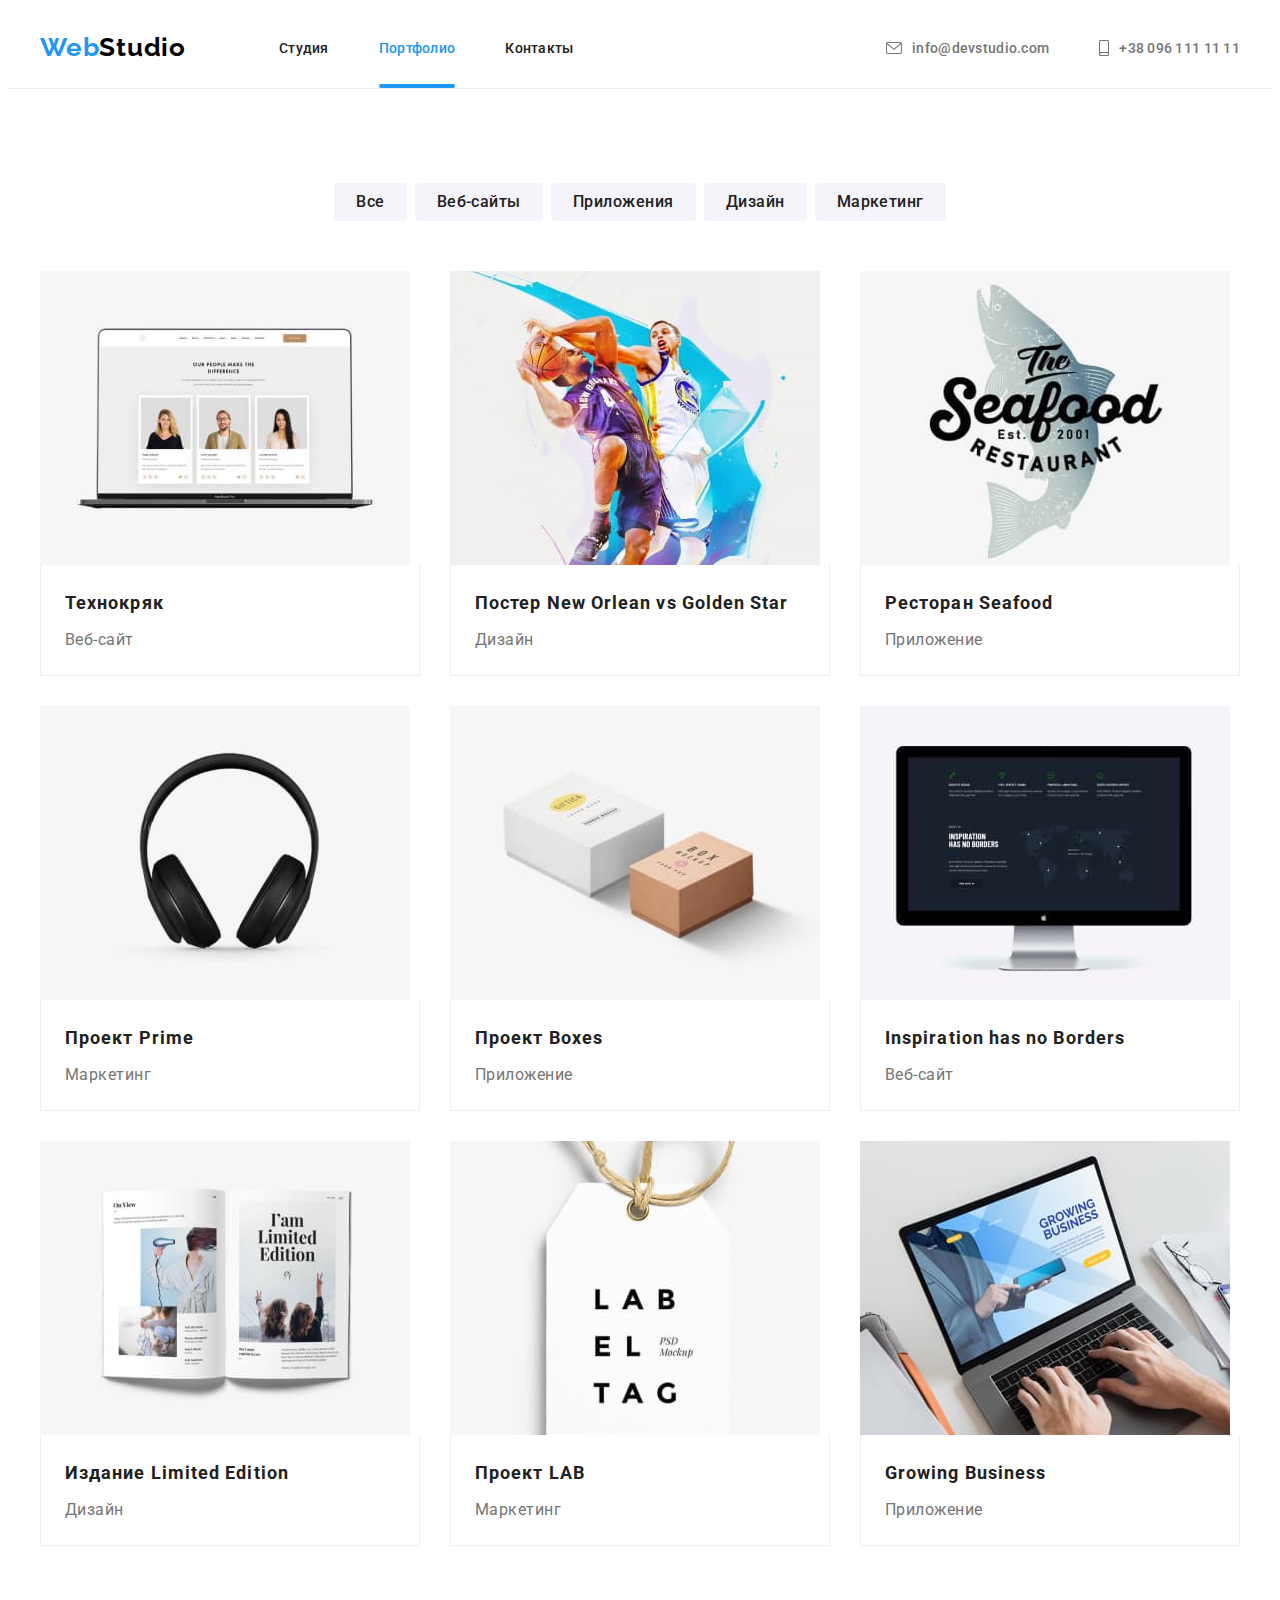
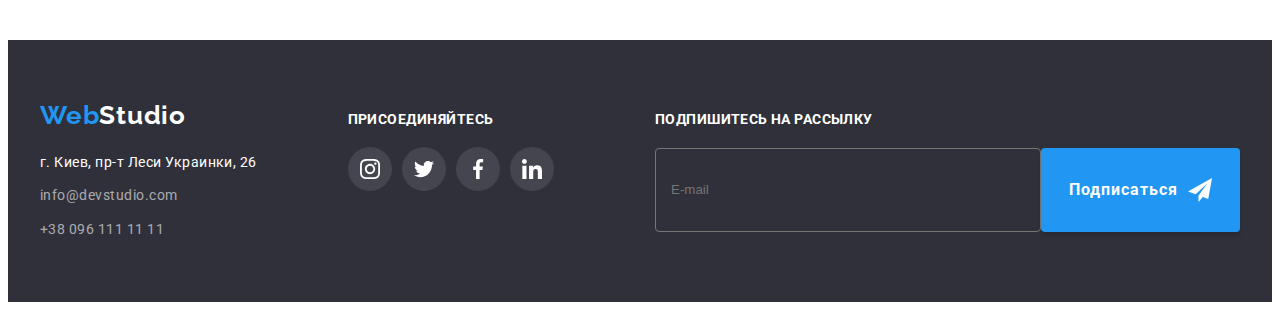
==== portfolio.html @ af706610 "export" ====
<!DOCTYPE html>
<html lang="ru">

<head>
    <meta charset="UTF-8">
    <meta http-equiv="X-UA-Compatible" content="IE=edge">
    <meta name="viewport" content="width=device-width, initial-scale=1.0">
    <title>Портфолио</title>
    <link rel="preconnect" href="https://fonts.googleapis.com">
    <link rel="preconnect" href="https://fonts.gstatic.com" crossorigin>
    <link
        href="https://fonts.googleapis.com/css2?family=Raleway:wght@700&family=Roboto:wght@400;500;700;900&display=swap"
        rel="stylesheet">
    <link rel="stylesheet" href="https://cdnjs.cloudflare.com/ajax/libs/modern-normalize/1.1.0/modern-normalize.min.css"
        integrity="sha512-wpPYUAdjBVSE4KJnH1VR1HeZfpl1ub8YT/NKx4PuQ5NmX2tKuGu6U/JRp5y+Y8XG2tV+wKQpNHVUX03MfMFn9Q=="
        crossorigin="anonymous" referrerpolicy="no-referrer">
    <!-- <link rel="stylesheet" href="./css/styles.css"> -->
    <link rel="stylesheet" href="./css/main.min.css">
</head>

<body>
        <header class="header-content">
            <div class="header-content__wrapper page-container">
                <nav class="header-nav">
                    <a class="logo header-content__logo" href="./index.html">
                        <span class="logo__text-blue">Web</span>Studio</a>
                    <ul class="nav-list">
                        <li class="nav-list__item">
                            <a class="nav-list__link" href="./index.html">Студия</a>
                        </li>
                        <li class="nav-list__item">
                            <a class="nav-list__link nav-list__link--current" href="./portfolio.html">Портфолио</a>
                        </li>
                        <li class="nav-list__item">
                            <a class="nav-list__link" href="">Контакты</a>
                        </li>
                    </ul>
                </nav>
        
                <ul class="contacts-list">
                    <li class="contacts-list__item">
                        <a class="contacts-list__contact" href="mailto:info@devstudio.com">
                            <svg class="contacts-list__item-icon" width="16" height="12">
                                <use href="./images/icons.svg#icon-envelope"></use>
                            </svg>info@devstudio.com</a>
                    </li>
                    <li class="contacts-list__item">
                        <a class="contacts-list__contact" href="tel:+380961111111">
                            <svg class="contacts-list__item-icon" width="10" height="16">
                                <use href="./images/icons.svg#icon-smartphone"></use>
                            </svg> +38 096 111 11 11</a>
                    </li>
                </ul>
            </div>
        
        </header>
    <main>
    <!-- Section examples -->
        <section class="base-section">
            <div class="page-container">
            <h1 class="examples-title visually-hidden">Примеры наших работ</h1>
            
            <ul class="examples-filter">
                <li class="examples-filter__item">
                    <button class="base-button examples-filter__base-button" type="button">Все</button>
                </li>
                <li class="examples-filter__item">
                    <button class="base-button examples-filter__base-button" type="button">Веб-сайты</button>
                </li>
                <li class="examples-filter__item">
                    <button class="base-button examples-filter__base-button" type="button">Приложения</button>
                </li>
                <li class="examples-filter__item">
                    <button class="base-button examples-filter__base-button" type="button">Дизайн</button>
                </li>
                <li class="examples-filter__item">
                    <button class="base-button examples-filter__base-button" type="button">Маркетинг</button>
                </li>
            </ul>
            
            <ul class="examples-list">
                <li class="examples-list__item">
                    <a class="examples-list__item-link" href="./">
                        <div class="examples-list__item-image-wrapper">
                            <img class="examples-list__item-image" src="./images/webtechnokriak.jpeg" alt="Пример веб-сайта технокряк">
                            <p class="examples-list__item-hint">Технокряк это современная площадка распространения коронавируса. Компании используют эту
                                платформу для цифрового шпионажа и атак на защищённые сервера конкурентов.</p>
                        </div>
                        <div class="examples-list__item-description">
                            <h2 class="examples-list__item-title">Технокряк</h2>
                            <p class="examples-list__item-category">Веб-сайт</p>
                        </div>
                    </a>
                </li>
                <li class="examples-list__item">
                    <a class="examples-list__item-link" href="./">
                        <div class="examples-list__item-image-wrapper">
                            <img class="examples-list__item-image" src="./images/posterneworlean.jpeg" alt="Пример дизайна постера">
                            <p class="examples-list__item-hint">Технокряк это современная площадка распространения коронавируса. Компании используют эту
                                платформу для цифрового шпионажа и атак на защищённые сервера конкурентов.</p>
                        </div>
                        <div class="examples-list__item-description">
                            <h2 class="examples-list__item-title">Постер New Orlean vs Golden Star</h2>
                            <p class="examples-list__item-category">Дизайн</p>  
                        </div>
                    </a>
                </li>
                <li class="examples-list__item">
                    <a class="examples-list__item-link" href="./">
                        <div class="examples-list__item-image-wrapper">
                            <img class="examples-list__item-image" src="./images/restaurantseafood.jpeg" alt="Пример приложения для ресторана">
                            <p class="examples-list__item-hint">Технокряк это современная площадка распространения коронавируса. Компании используют эту
                                платформу для цифрового шпионажа и атак на защищённые сервера конкурентов.</p>
                        </div>
                        <div class="examples-list__item-description">
                        <h2 class="examples-list__item-title">Ресторан Seafood</h2>
                            <p class="examples-list__item-category">Приложение</p> 
                        </div>
                    </a>
                </li>
                <li class="examples-list__item">
                    <a class="examples-list__item-link" href="./">
                        <div class="examples-list__item-image-wrapper">
                            <img class="examples-list__item-image" src="./images/projectprime.jpeg" alt="Пример маркетингового проекта">
                            <p class="examples-list__item-hint">Технокряк это современная площадка распространения коронавируса. Компании используют эту
                                платформу для цифрового шпионажа и атак на защищённые сервера конкурентов.</p>
                        </div>
                        <div class="examples-list__item-description">
                            <h2 class="examples-list__item-title">Проект Prime</h2>
                            <p class="examples-list__item-category">Маркетинг</p>
                        </div>
                    </a>
                </li>
                <li class="examples-list__item">
                    <a class="examples-list__item-link" href="./">
                        <div class="examples-list__item-image-wrapper">
                            <img class="examples-list__item-image" src="./images/projectboxes.jpeg" alt="Пример проекта коробочки">
                            <p class="examples-list__item-hint">Технокряк это современная площадка распространения коронавируса. Компании используют эту
                                платформу для цифрового шпионажа и атак на защищённые сервера конкурентов.</p>
                        </div>
                        <div class="examples-list__item-description">
                            <h2 class="examples-list__item-title">Проект Boxes</h2>
                            <p class="examples-list__item-category">Приложение</p>
                        </div>
                    </a>
                </li>
                <li class="examples-list__item">
                    <a class="examples-list__item-link" href="./">
                        <div class="examples-list__item-image-wrapper">
                            <img class="examples-list__item-image" src="./images/inspiration.jpeg" alt="Пример веб-сайта">
                            <p class="examples-list__item-hint">Технокряк это современная площадка распространения коронавируса. Компании используют эту
                                платформу для цифрового шпионажа и атак на защищённые сервера конкурентов.</p>
                        </div>
                        <div class="examples-list__item-description">
                            <h2 class="examples-list__item-title">Inspiration has no Borders</h2>
                            <p class="examples-list__item-category">Веб-сайт</p>
                        </div>
                    </a>
                </li>
                <li class="examples-list__item">
                    <a class="examples-list__item-link" href="./">
                        <div class="examples-list__item-image-wrapper">
                            <img class="examples-list__item-image" src="./images/limitededition.jpeg" alt="Пример дизайна издания">
                            <p class="examples-list__item-hint">Технокряк это современная площадка распространения коронавируса. Компании используют эту
                                платформу для цифрового шпионажа и атак на защищённые сервера конкурентов.</p>
                        </div>
                        <div class="examples-list__item-description">
                            <h2 class="examples-list__item-title">Издание Limited Edition</h2>
                            <p class="examples-list__item-category">Дизайн</p>
                        </div>
                    </a>
                </li>
                <li class="examples-list__item">
                    <a class="examples-list__item-link" href="./">
                        <div class="examples-list__item-image-wrapper">
                            <img class="examples-list__item-image" src="./images/projectlab.jpeg" alt="Пример проекта лаб">
                            <p class="examples-list__item-hint">Технокряк это современная площадка распространения коронавируса. Компании используют эту
                                платформу для цифрового шпионажа и атак на защищённые сервера конкурентов.</p>
                        </div>
                        <div class="examples-list__item-description">
                            <h2 class="examples-list__item-title">Проект LAB</h2>
                            <p class="examples-list__item-category">Маркетинг</p>
                        </div> 
                    </a>
                </li>
                <li class="examples-list__item">
                    <a class="examples-list__item-link" href="./">
                        <div class="examples-list__item-image-wrapper">
                            <img class="examples-list__item-image" src="./images/growingbusiness.jpeg" alt="Примера приложения для бизнеса">
                            <p class="examples-list__item-hint">Технокряк это современная площадка распространения коронавируса. Компании используют эту
                                платформу для цифрового шпионажа и атак на защищённые сервера конкурентов.</p>
                        </div>
                        <div class="examples-list__item-description">
                            <h2 class="examples-list__item-title">Growing Business</h2>
                            <p class="examples-list__item-category">Приложение</p>
                        </div>
                    </a>
                </li>
            </ul>
            </div>
        </section>
    </main>

    <footer class="footer-content">
        <div class="footer-content__wrapper page-container">
            <div class="footer-content_left-side">
                <div class="footer-content_left-side-left-part">
                    <a class="logo footer-content__logo" href="./index.html">
                        <span class="logo__text-blue">Web</span>Studio</a>
                    <address class="address-text">
                        <p class="address-text_info">г. Киев, пр-т Леси Украинки, 26</p>
                        <ul class="footer-contacts-list">
                            <li class="footer-contacts-list__item">
                                <a class="footer-contacts-list__item-link"
                                    href="mailto:info@devstudio.com">info@devstudio.com</a>
                            </li>
                            <li class="footer-contacts-list__item">
                                <a class="footer-contacts-list__item-link" href="tel:+380961111111">+38 096 111 11 11</a>
                            </li>
                        </ul>
                    </address>
                </div>
                <div class="footer-content_left-side-right-part">
                    <p class="footer-content_left-side-right-part-accept">присоединяйтесь</p>
                    <ul class="footer-social-links">
                        <li class="footer-social-links_item">
                            <a class="footer-social-links_item-link" href="https://www.instagram.com/">
                                <svg class="footer-social-links_item-icon">
                                    <use href="./images/icons.svg#icon-instagram"></use>
                                </svg>
                            </a>
                        </li>
    
                        <li class="footer-social-links_item">
                            <a class="footer-social-links_item-link" href="https://twitter.com/">
                                <svg class="footer-social-links_item-icon">
                                    <use href="./images/icons.svg#icon-twitter"></use>
                                </svg>
                            </a>
                        </li>
    
                        <li class="footer-social-links_item">
                            <a class="footer-social-links_item-link" href="https://www.facebook.com/">
                                <svg class="footer-social-links_item-icon">
                                    <use href="./images/icons.svg#icon-facebook"></use>
                                </svg>
                            </a>
                        </li>
    
                        <li class="footer-social-links_item">
                            <a class="footer-social-links_item-link" href="https://www.linkedin.com/">
                                <svg class="footer-social-links_item-icon">
                                    <use href="./images/icons.svg#icon-linkedin"></use>
                                </svg>
                            </a>
                        </li>
                    </ul>
                </div>
            </div>
            <div class="footer-content_right-side">
                <p class="footer-content_right-side-text">Подпишитесь на рассылку</p>
                <form action="#" class="footer-form" autocomplete="off">
                    <div class="footer-form__wrapper">
                        <input class="footer-form__input" name="form-footer-input" type="text" placeholder="E-mail"
                            pattern="[a-z0-9._%+-]+@[a-z0-9.-]+\.[a-z]{2,4}$">
                        <button class="base-button footer-form__base-button" type="button">
                            Подписаться
                        </button>
                    </div>
    
                </form>
            </div>
        </div>
    </footer>
</body>

</html>
---- css/styles.css ----
/* --------------------------------shared styles--------------------------------*/
/* :root {
  --main-blue: #2196f3;
  --main-icons: #afb1b8;
  --hover-blue: #188ce8;
  --main-white: #ffffff;
  --main-black: #212121;
  --logo-black: #000000;
  --main-gray: #757575;
  --background-sahara: #f5f4fa;
  --background-black: #2f303a;
  --background-hero: #c4c4c4;
  --background-social: rgba(255, 255, 255, 0.1);
  --black-alfa-02: rgba(33, 33, 33, 0.2);
  --black-alfa-05: rgba(117, 117, 117, 0.5);
} */

/* body {
  font-family: Roboto, sans-serif;
  color: var(--main-black);
  letter-spacing: 0.03em;
}

img {
  display: block;
}

ul {
  padding-left: 0;
  margin-top: 0;
  margin-bottom: 0;

  list-style: none;
} */

/* .page-container {
  width: 1200px;
  padding-left: 15px;
  padding-right: 15px;
  margin-left: auto;
  margin-right: auto;
} */

/* .visually-hidden {
  position: absolute !important;
  clip: rect(1px 1px 1px 1px);
  clip: rect(1px, 1px, 1px, 1px);
  padding: 0 !important;
  border: 0 !important;
  height: 1px !important;
  width: 1px !important;
  overflow: hidden;
} */

/* .base-button {
  display: flex;
  justify-content: center;
  align-items: center;

  border-radius: 4px;
  border: none;

  font-family: Roboto, sans-serif;
  cursor: pointer;
} */

/* .base-section {
  padding-top: 94px;
  padding-bottom: 94px;
}

.section-title {
  font-weight: 700;
  font-size: 36px;
  line-height: 1.17;
  text-align: center;
  margin-top: 0;
  margin-bottom: 50px;
} */

/* --------------------------------settings for index.html -------------------------------------*/
/* .header-content {
  border-bottom: #ececec solid 1px;

  font-weight: 500;
  font-size: 14px;
  line-height: 1.17;
  letter-spacing: 0.02em;
  text-decoration: none;
}

.header-content__wrapper {
  display: flex;
  justify-content: space-between;
  align-items: center;
} */

/* .header-nav {
  display: flex;
} */

/* .logo {
  display: inline-block;

  font-family: Raleway, sans-serif;
  font-weight: 700;
  font-size: 26px;
  letter-spacing: 0.03em;
  line-height: 1.2;
  text-decoration: none;
}

.header-content__logo {
  padding-top: 24px;
  padding-bottom: 25px;
  margin-right: 93px;
  color: var(--logo-black);
}

.logo__text {
  color: var(--main-blue);
} */

/* .nav-list {
  display: flex;
  margin: 0;
  padding: 0;
}

.nav-list__link {
  display: inline-block;
  position: relative;
  padding-top: 32px;
  padding-bottom: 32px;

  color: var(--main-black);
  text-decoration: none;
  letter-spacing: 0.02em;
}

.nav-list__link:hover,
.nav-list__link:focus {
  color: var(--main-blue);

  transition-property: color;
  transition-duration: 250ms;
  transition-timing-function: cubic-bezier(0.4, 0, 0.2, 1);
}

.nav-list__link--current {
  color: var(--main-blue);
}

.nav-list__link--current::after {
  position: absolute;
  bottom: 0;

  content: '';
  display: block;
  height: 4px;
  width: 100%;
  border-radius: 2px;
  background-color: var(--main-blue);
}

.nav-list__item:not(:last-child) {
  margin-right: 50px;
} */

/* .contacts-list {
  display: flex;
  margin-left: auto;
}

.contacts-list__item {
  display: flex;
  align-items: center;

  padding-top: 32px;
  padding-bottom: 32px;
}

.contacts-list__item:not(:last-child) {
  margin-right: 50px;
}

.contacts-list__contact {
  display: inline-flex;
  align-items: center;

  color: var(--main-gray);
  text-decoration: none;
}

.contacts-list__contact:hover,
.contacts-list__contact:focus {
  color: var(--main-blue);

  transition-property: color;
  transition-duration: 250ms;
  transition-timing-function: cubic-bezier(0.4, 0, 0.2, 1);
}

.contacts-list__contact:hover .header-icons,
.contacts-list__contact:focus .header-icons {
  fill: var(--main-blue);

  transition-property: fill;
  transition-duration: 250ms;
  transition-timing-function: cubic-bezier(0.4, 0, 0.2, 1);
} */

/* .contacts-list__item-icon {
  fill: var(--main-gray);

  margin-right: 10px;
} */

/* .base-section--hero {
  padding-top: 200px;
  padding-bottom: 200px;

  background-image: linear-gradient(
      90deg,
      rgba(47, 48, 58, 0.4),
      rgba(47, 48, 58, 0.4)
    ),
    url('../images/hero-bg.png');
  background-size: cover;

  background-color: var(--background-hero);

  color: var(--main-white);
} */

/* .hero__wrapper {
  display: flex;
  flex-direction: column;
  justify-content: center;
  align-items: center;

  max-width: 700px;
} */

/* .hero__title {
  margin-top: 0;
  margin-bottom: 30px;

  font-weight: 900;
  font-size: 44px;
  line-height: 1.36;
  letter-spacing: 0.06em;
  text-align: center;
  text-transform: uppercase;
} */

/* .hero__base-button {
  padding-top: 10px;
  padding-right: 32px;
  padding-bottom: 10px;
  padding-left: 32px;

  font-weight: 700;
  font-size: 16px;
  line-height: 1.88;
  letter-spacing: 0.06em;

  color: var(--main-white);
  background-color: var(--main-blue);
}

.hero__base-button:hover,
.hero__base-button:focus {
  background-color: var(--hover-blue);

  transition-property: background-color;
  transition-duration: 250ms;
  transition-timing-function: cubic-bezier(0.4, 0, 0.2, 1);
} */

/* .features__list {
  display: flex;
  flex-wrap: wrap;

  margin-top: -30px;
  margin-left: -30px;
}

.features__list-item {
  width: calc((100% - 4 * 30px) / 4);

  margin-top: 30px;
  margin-left: 30px;
}

.features__list-item::before {
  content: '';
  display: block;
  height: 120px;
  border-radius: 4px;
  margin-bottom: 30px;
  background-color: var(--background-sahara);
  background-repeat: no-repeat;
  background-size: 70px 70px;
  background-position: 50% 50%;
}

.features__list-item--with-antenna::before {
  background-image: url('../images/antenna.svg');
}

.features__list-item--with-clock::before {
  background-image: url('../images/clock.svg');
}

.features__list-item--with-diagram::before {
  background-image: url('../images/diagram.svg');
}

.features__list-item--with-astronaut::before {
  background-image: url('../images/astronaut.svg');
}

.features__list-item-title {
  margin-top: 0;
  margin-bottom: 10px;

  font-weight: 700;
  font-size: 14px;
  line-height: 1.14;
  text-transform: uppercase;
  text-align: left;
}

.features__list-item-description {
  margin-top: 0;
  margin-bottom: 0;

  font-size: 14px;
  line-height: 1.71;
  color: var(--main-gray);
} */

/* .base-section--services {
  padding-top: 0;
} */

/* .services-list {
  display: flex;
  flex-wrap: wrap;

  margin-top: -30px;
  margin-left: -30px;
}

.services-list__item {
  position: relative;

  margin-top: 30px;
  margin-left: 30px;
  width: calc((100% - 3 * 30px) / 3);
}

.services-list__title {
  position: absolute;
  bottom: 0;

  width: 100%;
  margin: 0;
  padding-top: 27px;
  padding-bottom: 27px;

  font-size: 14px;
  line-height: 1.17;
  text-align: center;
  text-transform: uppercase;

  color: var(--main-white);
  background-color: rgba(47, 48, 58, 0.8);
} */

/* .base-section--team {
  background-color: var(--background-sahara);
}

.team-list {
  display: flex;
  flex-wrap: wrap;

  margin-left: -30px;
  margin-top: -30px;
}

.team-list__item {
  width: calc((100% - 4 * 30px) / 4);
  margin-left: 30px;
  margin-top: 30px;
  border-bottom-left-radius: 4px;
  border-bottom-right-radius: 4px;
  box-shadow: 0px 1px 3px rgba(0, 0, 0, 0.12), 0px 1px 1px rgba(0, 0, 0, 0.14),
    0px 2px 1px rgba(0, 0, 0, 0.2);
}

.team-list_item-description {
  padding-top: 30px;
  padding-bottom: 30px;
  padding-right: 30px;
  padding-left: 30px;
  border-bottom-left-radius: 4px;
  border-bottom-right-radius: 4px;

  background-color: var(--main-white);
}

.team-list__item-name {
  margin-top: 0;
  margin-bottom: 10px;

  font-weight: 500;
  font-size: 16px;
  line-height: 1.17;
  text-align: center;
}

.team-list__item-position {
  margin-top: 0;
  margin-bottom: 16px;

  font-size: 16px;
  line-height: 1.17;
  text-align: center;
  color: var(--main-gray);
}

.social-links {
  display: flex;
  justify-content: center;
}

.social-links__item {
  display: flex;
}

.social-links__item-link {
  display: flex;
  justify-content: center;
  align-items: center;

  width: 44px;
  height: 44px;
  border-radius: 50%;
  background-color: transparent;
}

.social-links__item-icon {
  width: 20px;
  height: 20px;
  fill: var(--main-icons);
}

.social-links__item-link:hover,
.social-links__item-link:focus {
  background-color: var(--main-blue);

  transition-property: background-color;
  transition-duration: 250ms;
  transition-timing-function: cubic-bezier(0.4, 0, 0.2, 1);
}

.social-links__item-link:hover .social-links__item-icon,
.social-links__item-link:focus .social-links__item-icon {
  background-color: var(--main-blue);
  fill: var(--main-white);

  transition-property: background-color, fill;
  transition-duration: 250ms;
  transition-timing-function: cubic-bezier(0.4, 0, 0.2, 1);
} */

/* .regular-customers {
  display: flex;
  margin-top: -30px;
  margin-left: -30px;
}

.regular-customers__list-item {
  margin-left: 30px;
  margin-top: 30px;
  width: calc((100% - 6 * 30px) / 6);
}

.regular-customers__item-link {
  display: flex;
  align-items: center;
  justify-content: center;

  width: 100%;
  height: 92px;
  border-radius: 4px;
  border: 1px solid var(--main-icons);
}

.regular-customers__item-link:hover,
.regular-customers__item-link:focus {
  border-color: var(--main-blue);

  transition-property: border-color;
  transition-duration: 250ms;
  transition-timing-function: cubic-bezier(0.4, 0, 0.2, 1);
}

.regular-customers__item-link:hover .regular-customers__item-logo,
.regular-customers__item-link:focus .regular-customers__item-logo {
  fill: var(--main-blue);

  transition-property: fill;
  transition-duration: 250ms;
  transition-timing-function: cubic-bezier(0.4, 0, 0.2, 1);
}

.regular-customers__item-logo {
  display: flex;
  align-items: center;
  justify-content: center;

  fill: var(--main-icons);
} */
/* 
.footer-content {
  padding-top: 60px;
  padding-bottom: 60px;

  font-size: 14px;
  line-height: 1.71;

  color: var(--main-white);
  background-color: var(--background-black);
}

.footer-content__wrapper {
  display: flex;
  justify-content: space-between;
  align-items: baseline;
}

.footer-content_left-side {
  display: flex;
  align-items: baseline;
  justify-content: space-between;

  width: calc((100% - 30px) / 2);
}

.footer-content_right-side {
  width: calc((100% - 30px) / 2);
}

.footer-content_left-side-left-part {
  width: calc((100% - 30px) / 2);
}

.footer-content__logo {
  margin-bottom: 20px;

  color: var(--main-white);
}

.address-text {
  margin-top: 0;
  margin-bottom: 9px;

  font-style: normal;
}

.address-text_info {
  margin-top: 0;
  margin-bottom: 9px;
}

.footer-contacts-list__item + .footer-contacts-list__item {
  margin-top: 10px;
}

.footer-contacts-list__item-link {
  color: rgba(255, 255, 255, 0.6);
  font-style: normal;

  text-decoration: none;
}

.footer-contacts-list__item-link:hover,
.footer-contacts-list__item-link:focus {
  color: var(--main-blue);

  transition-property: color;
  transition-duration: 250ms;
  transition-timing-function: cubic-bezier(0.4, 0, 0.2, 1);
}

.footer-mail {
  margin-bottom: 6px;
}

.footer-content_left-side-right-part {
  width: calc((100% - 30px) / 2);
}

.footer-content_left-side-right-part-accept {
  margin-top: 0;
  margin-bottom: 9px;
  text-transform: uppercase;
  font-weight: 700;
  line-height: 1.17;
}

.footer-social-links {
  display: flex;
}
.footer-social-links_item-link {
  display: flex;
  align-items: center;
  justify-content: center;

  width: 44px;
  height: 44px;
  border-radius: 50%;
  background-color: var(--background-social);
}

.footer-social-links_item:not(:last-child) {
  margin-right: 10px;
}

.footer-social-links_item-link:hover,
.footer-social-links_item-link:focus {
  background-color: var(--main-blue);

  transition-property: background-color;
  transition-duration: 250ms;
  transition-timing-function: cubic-bezier(0.4, 0, 0.2, 1);
}

.footer-social-links_item-icon {
  width: 20px;
  height: 20px;
  fill: var(--main-white);
} */
/* ------------------------styles for portfolio.html -----------------------------------------*/
/* .examples {
  padding-top: 94px;
  padding-bottom: 94px;
}

.examples-filter {
  display: flex;
  justify-content: center;
  margin-bottom: 50px;

  font-weight: 500;
  font-size: 16px;
  line-height: 1.62;
}

.examples-filter__item:not(:last-child) {
  margin-right: 8px;
}

.examples-filter__base-button {
  padding-top: 6px;
  padding-right: 22px;
  padding-bottom: 6px;
  padding-left: 22px;

  font-weight: 500;
  font-size: 16px;
  line-height: 1.62;
  letter-spacing: 0.03em;

  background-color: var(--background-sahara);
  color: var(--main-black);
}

.examples-filter__base-button:hover,
.examples-filter__base-button:focus {
  background-color: var(--main-blue);
  color: var(--main-white);

  box-shadow: 0px 3px 1px rgba(0, 0, 0, 0.1), 0px 1px 2px rgba(0, 0, 0, 0.08),
    0px 2px 2px rgba(0, 0, 0, 0.12);

  transition-property: background-color, color, box-shadow;
  transition-duration: 250ms;
  transition-timing-function: cubic-bezier(0.4, 0, 0.2, 1);
}

.examples-list {
  display: flex;
  flex-wrap: wrap;

  flex-basis: calc((100% - 3 * 30px) / 3);

  margin-left: -30px;
  margin-top: -30px;
}

.examples-list__item {
  margin-left: 30px;
  margin-top: 30px;
  width: calc((100% - 3 * 30px) / 3);
}

.examples-list__item-link {
  display: block;
  text-decoration: none;
}

.examples-list__item-link:hover,
.examples-list__item-link:focus {
  box-shadow: 0px 1px 1px rgba(0, 0, 0, 0.12), 0px 4px 4px rgba(0, 0, 0, 0.06),
    1px 4px 6px rgba(0, 0, 0, 0.16);

  transition-property: box-shadow;
  transition-duration: 250ms;
  transition-timing-function: cubic-bezier(0.4, 0, 0.2, 1);
}

.examples-list__item-image-wrapper {
  overflow: hidden;
  position: relative;
}

.examples-list__item-image {
  width: 370px;
}

.examples-list__item-hint {
  position: absolute;
  top: 0;
  left: 0;

  transform: translatey(100%);

  width: 100%;
  height: 100%;

  margin: 0;
  padding-top: 63px;
  padding-right: 24px;
  padding-bottom: 63px;
  padding-left: 24px;

  font-weight: 400;
  line-height: 1.56;
  font-size: 18px;

  color: var(--main-white);
  background-color: rgba(33, 150, 243, 0.9);
}

.examples-list__item-link:hover .examples-list__item-hint,
.examples-list__item-link:focus .examples-list__item-hint {
  transform: translatey(0);

  transition-property: transform;
  transition-duration: 250ms;
  transition-timing-function: cubic-bezier(0.4, 0, 0.2, 1);
}

.examples-list__item-description {
  border-right: 1px solid #eeeeee;
  border-bottom: 1px solid #eeeeee;
  border-left: 1px solid #eeeeee;
  padding-top: 20px;
  padding-left: 24px;
  padding-right: 24px;
  padding-bottom: 20px;
}

.examples-list__item-title {
  margin-top: 0;
  margin-bottom: 4px;

  font-weight: 700;
  font-size: 18px;
  line-height: 2;
  letter-spacing: 0.06em;

  color: var(--main-black);
}

.examples-list__item-category {
  margin-top: 0;
  margin-bottom: 0;

  font-size: 16px;
  line-height: 1.87;

  color: var(--main-gray);
} */

/* .footer-content_right-side-text {
  margin-top: 0;
  margin-bottom: 20px;

  font-weight: 700;
  font-size: 14px;
  line-height: 1.14;
  letter-spacing: 0.03em;
  text-transform: uppercase;

  color: #ffffff;
} */

/* ================================Footer form markup================================ */
/* 
.footer-form__input {
  width: 358px;
  height: 50px;
  padding-top: 16px;
  padding-right: 15px;
  padding-bottom: 16px;
  padding-left: 15px;

  margin: 0;

  border-radius: 4px;

  border: 1px solid var(--main-gray);
  background-color: transparent;

  color: var(--main-white);
}

.footer-form__input:focus {
  outline: none;
  color: var(--main-white);
  border: 1px solid var(--main-blue);
  background-color: transparent;
}

.footer-form__wrapper {
  display: flex;
  justify-content: space-between;
}

.footer-form__base-button {
  padding-top: 10px;
  padding-right: 28px;
  padding-bottom: 10px;
  padding-left: 28px;

  font-weight: 700;
  font-size: 16px;
  line-height: 1.87;
  letter-spacing: 0.06em;

  box-shadow: 0px 4px 4px rgba(0, 0, 0, 0.15);

  color: var(--main-white);
  background-color: var(--main-blue);
}

.footer-form__base-button:hover,
.footer-form__base-button:focus {
  transition-property: background-color;
  transition-duration: 250ms;
  transition-timing-function: cubic-bezier(0.4, 0, 0.2, 1);
  background-color: var(--hover-blue);
}

.footer-form__base-button::after {
  display: block;
  content: '';
  width: 24px;
  height: 24px;
  margin-left: 10px;

  background-image: url('../images/icon-send.svg');
  background-size: contain;
}

.footer-form__input:focus:not(:placeholder-shown):invalid {
  border: 1px solid rgba(255, 0, 0, 0.3);
}

.footer-form__input:focus:not(:placeholder-shown):valid {
  border: 1px solid rgba(0, 255, 0, 0.3);
} */

/* ====================Modal form markup=================== */
.backdrop {
  position: fixed;
  top: 0;
  left: 0;
  z-index: 100;
  width: 100%;
  height: 100%;

  opacity: 1;
  visibility: visible;
  pointer-events: auto;

  transition-property: opacity;
  transition-duration: 250ms;
  transition-timing-function: cubic-bezier(0.4, 0, 0.2, 1);
  background-color: rgba(0, 0, 0, 0.2);
}

.backdrop.is-hidden {
  opacity: 0;
  visibility: hidden;
  pointer-events: none;
}

.modal-window {
  position: absolute;
  top: 50%;
  left: 50%;

  transform: translate(-50%, -50%);

  border-radius: 4px;

  box-shadow: 0px 1px 3px rgba(0, 0, 0, 0.12), 0px 1px 1px rgba(0, 0, 0, 0.14),
    0px 2px 1px rgba(0, 0, 0, 0.2);
  background-color: var(--main-white);
}

.close-btn {
  position: absolute;
  display: flex;
  justify-content: center;
  align-items: center;

  width: 30px;
  height: 30px;
  right: 8px;
  top: 8px;

  background: #ffffff;
  border: 1px solid rgba(0, 0, 0, 0.1);
  border-radius: 50%;
  cursor: pointer;
}
.close-btn__icon {
  width: 11px;
  height: 11px;
}

.close-btn:hover .close-btn__icon {
  fill: var(--main-blue);
}

.modal-form {
  display: flex;
  flex-direction: column;
  justify-content: center;
  align-items: center;

  padding: 40px;
}

.modal-form__header {
  margin-top: 0;
  margin-bottom: 12px;

  font-weight: 700;
  font-size: 20px;
  line-height: 1.17;
  letter-spacing: 0.03em;
  text-align: center;
}

.modal-form__field {
  display: flex;
  flex-direction: column;
  width: 100%;

  font-size: 12px;
  line-height: 1.17;
  letter-spacing: 0.01em;

  color: var(--main-gray);
}
.modal-form__field + .modal-form__field {
  margin-top: 10px;
}

.modal-form__field-content {
  display: block;
  position: relative;
  margin-top: 4px;
}

.modal-form__input {
  display: block;
  width: 100%;
  height: 40px;
  margin: 0;
  padding-left: 42px;
  padding-top: 12px;
  padding-bottom: 12px;
  padding-right: 12px;

  font-weight: 400;
  font-size: 12px;
  line-height: 1.14;
  letter-spacing: 0.01em;

  border: 1px solid var(--black-alfa-02);
  border-radius: 4px;
}

.modal-form__input:focus {
  outline: none;
  border-color: var(--main-blue);
}

.modal-form__input:focus + .modal-form__field-icon {
  fill: var(--main-blue);
}

.modal-form__field-icon {
  position: absolute;
  top: 25%;
  left: 12px;

  width: 18px;
  height: 18px;
}

.modal-form__message {
  display: block;
  resize: none;
  height: 120px;
  padding-top: 12px;
  padding-right: 16px;
  padding-bottom: 12px;
  padding-left: 16px;
  margin-top: 4px;

  border: 1px solid var(--black-alfa-02);
  border-radius: 4px;

  font-weight: 400;
  font-size: 12px;
  line-height: 1.14;
  letter-spacing: 0.01em;
  /* color: var(); */
}

.modal-form__message:focus {
  outline: none;
  border-color: var(--main-blue);
}

.modal-form__message::placeholder {
  line-height: 1.17;
  letter-spacing: 0.01em;
  color: var(--black-alfa-05);
}

.modal-form__input:focus:not(:placeholder-shown):invalid {
  border: 1px solid rgba(255, 0, 0, 0.3);
}

.modal-form__input:focus:not(:placeholder-shown):valid {
  border: 1px solid rgba(0, 255, 0, 0.3);
}

.modal-form__checkbox-link {
  color: var(--main-blue);
}

/* =============================================CUSTOM CHECKBOX========================================== */
.modal-form__checkbox-label::before {
  display: block;
  content: '';
  width: 16px;
  height: 16px;
  cursor: pointer;
  margin-right: 8px;
  border-radius: 2px;

  border: 2px solid var(--main-black);
}

.modal-form__checkbox:checked + .modal-form__checkbox-label::before {
  background-image: url('../images/icon-checkbox.svg');
  background-color: var(--main-blue);
  border: transparent;
}

/* .modal-form-check:focus + .modal-form-check-label::before {
  outline: 2px solid rgba(0, 0, 255, 0.5);
} */

.modal-form__checkbox-label {
  display: flex;
  align-items: center;

  font-size: 14px;
  /* line-height: 1.71; */
  line-height: 1;
  color: var(--main-gray);
}

.modal-form__checbox-wrapper {
  position: relative;
  margin-top: 20px;
  margin-left: auto;
  margin-right: auto;
}
.modal-form__checkbox {
  position: absolute;
  bottom: 0;
  left: 10px;
}

/* =============================================CUSTOM CHECKBOX========================================== */

.modal-form__base-button {
  margin-top: 30px;
  padding-top: 10px;
  padding-right: 56px;
  padding-bottom: 10px;
  padding-left: 56px;

  font-weight: 700;
  font-size: 16px;
  line-height: 1.87;
  letter-spacing: 0.06em;

  color: var(--main-white);
  background-color: var(--main-blue);
  box-shadow: 0px 4px 4px rgba(0, 0, 0, 0.15);
}

.modal-form__base-button:hover,
.modal-form__base-button:focus {
  transition-property: background-color;
  transition-duration: 250ms;
  transition-timing-function: cubic-bezier(0.4, 0, 0.2, 1);
  background-color: var(--hover-blue);
}
---- css/main.min.css ----
body{font-family:Roboto, sans-serif;color:#212121;letter-spacing:0.03em}img{display:block}ul{padding-left:0;margin-top:0;margin-bottom:0;list-style:none}.page-container{width:1200px;padding-left:15px;padding-right:15px;margin-left:auto;margin-right:auto}.visually-hidden{position:absolute !important;clip:rect(1px 1px 1px 1px);clip:rect(1px, 1px, 1px, 1px);padding:0 !important;border:0 !important;height:1px !important;width:1px !important;overflow:hidden}.base-button{display:flex;justify-content:center;align-items:center;border-radius:4px;border:none;font-family:Roboto, sans-serif;cursor:pointer}.hero__base-button{padding-top:10px;padding-right:32px;padding-bottom:10px;padding-left:32px;font-weight:700;font-size:16px;line-height:1.88;letter-spacing:0.06em;color:#fff;background-color:#2196f3}.hero__base-button:hover,.hero__base-button:focus{background-color:#188ce8;transition-property:background-color;transition-duration:250ms;transition-timing-function:cubic-bezier(0.4, 0, 0.2, 1)}.base-section{padding-top:94px;padding-bottom:94px}.base-section--hero{padding-top:200px;padding-bottom:200px;background-image:linear-gradient(90deg, rgba(47,48,58,0.4), rgba(47,48,58,0.4)),url("../images/hero-bg.png");background-size:cover;background-color:#c4c4c4;color:#fff}.hero__wrapper{display:flex;flex-direction:column;justify-content:center;align-items:center;max-width:700px}.section-title{font-weight:700;font-size:36px;line-height:1.17;text-align:center;margin-top:0;margin-bottom:50px}.hero__title{margin-top:0;margin-bottom:30px;font-weight:900;font-size:44px;line-height:1.36;letter-spacing:0.06em;text-align:center;text-transform:uppercase}.header-content{border-bottom:solid 1px;border-bottom-color:#ececec;font-weight:500;font-size:14px;line-height:1.17;letter-spacing:0.02em;text-decoration:none}.header-content__wrapper{display:flex;justify-content:space-between;align-items:center}.header-nav{display:flex}.nav-list{display:flex;margin:0;padding:0}.nav-list__link{display:inline-block;position:relative;padding-top:32px;padding-bottom:32px;color:#212121;text-decoration:none;letter-spacing:0.02em}.nav-list__link:hover,.nav-list__link:focus{color:#2196f3;transition-property:color;transition-duration:250ms;transition-timing-function:cubic-bezier(0.4, 0, 0.2, 1)}.nav-list__link--current{color:#2196f3}.nav-list__link--current::after{position:absolute;bottom:0;content:'';display:block;height:4px;width:100%;border-radius:2px;background-color:#2196f3}.nav-list__item:not(:last-child){margin-right:50px}.logo{display:inline-block;font-family:Raleway, sans-serif;font-weight:700;font-size:26px;letter-spacing:0.03em;line-height:1.2;text-decoration:none}.header-content__logo{padding-top:24px;padding-bottom:25px;margin-right:93px;color:#000}.logo__text-blue{color:#2196f3}.contacts-list{display:flex;margin-left:auto}.contacts-list__item{display:flex;align-items:center;padding-top:32px;padding-bottom:32px}.contacts-list__item:not(:last-child){margin-right:50px}.contacts-list__contact{display:inline-flex;align-items:center;color:#757575;text-decoration:none}.contacts-list__contact:hover,.contacts-list__contact:focus{color:#2196f3;transition-property:color;transition-duration:250ms;transition-timing-function:cubic-bezier(0.4, 0, 0.2, 1)}.contacts-list__contact:hover .contacts-list__item-icon,.contacts-list__contact:focus .contacts-list__item-icon{fill:#2196f3;transition-property:fill;transition-duration:250ms;transition-timing-function:cubic-bezier(0.4, 0, 0.2, 1)}.contacts-list__item-icon{fill:#757575;margin-right:10px}.features__list{display:flex;flex-wrap:wrap;margin-top:-30px;margin-left:-30px}.features__list-item{width:calc((100% - 4 * 30px) / 4);margin-top:30px;margin-left:30px}.features__list-item::before{content:'';display:block;height:120px;border-radius:4px;margin-bottom:30px;background-color:#f5f4fa;background-repeat:no-repeat;background-size:70px 70px;background-position:50% 50%}.features__list-item--with-antenna::before{background-image:url("../images/antenna.svg")}.features__list-item--with-clock::before{background-image:url("../images/clock.svg")}.features__list-item--with-diagram::before{background-image:url("../images/diagram.svg")}.features__list-item--with-astronaut::before{background-image:url("../images/astronaut.svg")}.features__list-item-title{margin-top:0;margin-bottom:10px;font-weight:700;font-size:14px;line-height:1.14;text-transform:uppercase;text-align:left}.features__list-item-description{margin-top:0;margin-bottom:0;font-size:14px;line-height:1.71;color:#757575}.base-section--services{padding-top:0}.services-list{display:flex;flex-wrap:wrap;margin-top:-30px;margin-left:-30px}.services-list__item{position:relative;margin-top:30px;margin-left:30px;width:calc((100% - 3 * 30px) / 3)}.services-list__title{position:absolute;bottom:0;width:100%;margin:0;padding-top:27px;padding-bottom:27px;font-size:14px;line-height:1.17;text-align:center;text-transform:uppercase;color:#fff;background-color:rgba(47,48,58,0.8)}.base-section--team{background-color:#f5f4fa}.team-list{display:flex;flex-wrap:wrap;margin-left:-30px;margin-top:-30px}.team-list__item{width:calc((100% - 4 * 30px) / 4);margin-left:30px;margin-top:30px;border-bottom-left-radius:4px;border-bottom-right-radius:4px;box-shadow:0px 1px 3px rgba(0,0,0,0.12),0px 1px 1px rgba(0,0,0,0.14),0px 2px 1px rgba(0,0,0,0.2)}.team-list_item-description{padding-top:30px;padding-bottom:30px;padding-right:30px;padding-left:30px;border-bottom-left-radius:4px;border-bottom-right-radius:4px;background-color:#fff}.team-list__item-name{margin-top:0;margin-bottom:10px;font-weight:500;font-size:16px;line-height:1.17;text-align:center}.team-list__item-position{margin-top:0;margin-bottom:16px;font-size:16px;line-height:1.17;text-align:center;color:#757575}.social-links{display:flex;justify-content:center}.social-links__item{display:flex}.social-links__item-link{display:flex;justify-content:center;align-items:center;width:44px;height:44px;border-radius:50%;background-color:transparent}.social-links__item-link:hover,.social-links__item-link:focus{background-color:#2196f3;transition-property:background-color;transition-duration:250ms;transition-timing-function:cubic-bezier(0.4, 0, 0.2, 1)}.social-links__item-link:hover .social-links__item-icon,.social-links__item-link:focus .social-links__item-icon{background-color:#2196f3;fill:#fff;transition-property:background-color, fill;transition-duration:250ms;transition-timing-function:cubic-bezier(0.4, 0, 0.2, 1)}.social-links__item-icon{width:20px;height:20px;fill:#afb1b8}.regular-customers{display:flex;margin-top:-30px;margin-left:-30px}.regular-customers__list-item{margin-left:30px;margin-top:30px;width:calc((100% - 6 * 30px) / 6)}.regular-customers__item-link{display:flex;align-items:center;justify-content:center;width:100%;height:92px;border-radius:4px;border:1px solid #afb1b8}.regular-customers__item-link:hover,.regular-customers__item-link:focus{border-color:#2196f3;transition-property:border-color;transition-duration:250ms;transition-timing-function:cubic-bezier(0.4, 0, 0.2, 1)}.regular-customers__item-link:hover .regular-customers__item-logo,.regular-customers__item-link:focus .regular-customers__item-logo{fill:#2196f3;transition-property:fill;transition-duration:250ms;transition-timing-function:cubic-bezier(0.4, 0, 0.2, 1)}.regular-customers__item-logo{display:flex;align-items:center;justify-content:center;fill:#afb1b8}.footer-content{padding-top:60px;padding-bottom:60px;font-size:14px;line-height:1.71;color:#fff;background-color:#2f303a}.footer-content__wrapper{display:flex;justify-content:space-between;align-items:baseline}.footer-content_left-side{display:flex;align-items:baseline;justify-content:space-between;width:calc((100% - 30px) / 2)}.footer-content_right-side{width:calc((100% - 30px) / 2)}.footer-content_left-side-left-part{width:calc((100% - 30px) / 2)}.footer-content__logo{margin-bottom:20px;color:#fff}.address-text{margin-top:0;font-style:normal}.address-text_info{margin-top:0;margin-bottom:9px}.footer-contacts-list__item:not(:last-child){margin-bottom:10px}.footer-contacts-list__item-link{color:rgba(255,255,255,0.6);font-style:normal;text-decoration:none}.footer-contacts-list__item-link:hover,.footer-contacts-list__item-link:focus{color:#2196f3;transition-property:color;transition-duration:250ms;transition-timing-function:cubic-bezier(0.4, 0, 0.2, 1)}.footer-mail{margin-bottom:6px}.footer-content_left-side-right-part{width:calc((100% - 30px) / 2)}.footer-content_left-side-right-part-accept{margin-top:0;margin-bottom:20px;text-transform:uppercase;font-weight:700;line-height:1.17}.footer-social-links{display:flex}.footer-social-links_item-link{display:flex;align-items:center;justify-content:center;width:44px;height:44px;border-radius:50%;background-color:rgba(255,255,255,0.1)}.footer-social-links_item-link:hover,.footer-social-links_item-link:focus{background-color:#2196f3;transition-property:background-color;transition-duration:250ms;transition-timing-function:cubic-bezier(0.4, 0, 0.2, 1)}.footer-social-links_item:not(:last-child){margin-right:10px}.footer-social-links_item-icon{width:20px;height:20px;fill:#fff}.footer-content_right-side-text{margin-top:0;margin-bottom:20px;font-weight:700;font-size:14px;line-height:1.14;letter-spacing:0.03em;text-transform:uppercase;color:#fff}.footer-form__input{width:358px;height:50px;padding-top:16px;padding-right:15px;padding-bottom:16px;padding-left:15px;margin:0;border-radius:4px;border:1px solid #757575;background-color:transparent;color:#fff}.footer-form__input:focus{outline:none;color:#fff;border:1px solid #2196f3;background-color:transparent}.footer-form__input:focus:not(:placeholder-shown):invalid{border:1px solid rgba(255,0,0,0.3)}.footer-form__input:focus:not(:placeholder-shown):valid{border:1px solid rgba(0,255,0,0.3)}.footer-form__wrapper{display:flex;justify-content:space-between}.footer-form__base-button{padding-top:10px;padding-right:28px;padding-bottom:10px;padding-left:28px;font-weight:700;font-size:16px;line-height:1.87;letter-spacing:0.06em;box-shadow:0px 4px 4px rgba(0,0,0,0.15);color:#fff;background-color:#2196f3}.footer-form__base-button:hover,.footer-form__base-button:focus{transition-property:background-color;transition-duration:250ms;transition-timing-function:cubic-bezier(0.4, 0, 0.2, 1);background-color:#188ce8}.footer-form__base-button::after{display:block;content:'';width:24px;height:24px;margin-left:10px;background-image:url("../images/icon-send.svg");background-size:contain}.examples{padding-top:94px;padding-bottom:94px}.examples-filter{display:flex;justify-content:center;margin-bottom:50px;font-weight:500;font-size:16px;line-height:1.62}.examples-filter__item:not(:last-child){margin-right:8px}.examples-filter__base-button{padding-top:6px;padding-right:22px;padding-bottom:6px;padding-left:22px;font-weight:500;font-size:16px;line-height:1.62;letter-spacing:0.03em;background-color:#f5f4fa;color:#212121}.examples-filter__base-button:hover,.examples-filter__base-button:focus{background-color:#2196f3;color:#fff;box-shadow:0px 3px 1px rgba(0,0,0,0.1),0px 1px 2px rgba(0,0,0,0.08),0px 2px 2px rgba(0,0,0,0.12);transition-property:background-color, color, box-shadow;transition-duration:250ms;transition-timing-function:cubic-bezier(0.4, 0, 0.2, 1)}.examples-list{display:flex;flex-wrap:wrap;flex-basis:calc((100% - 3 * 30px) / 3);margin-left:-30px;margin-top:-30px}.examples-list__item{margin-left:30px;margin-top:30px;width:calc((100% - 3 * 30px) / 3)}.examples-list__item-link{display:block;text-decoration:none}.examples-list__item-link:hover,.examples-list__item-link:focus{box-shadow:0px 1px 1px rgba(0,0,0,0.12),0px 4px 4px rgba(0,0,0,0.06),1px 4px 6px rgba(0,0,0,0.16);transition-property:box-shadow;transition-duration:250ms;transition-timing-function:cubic-bezier(0.4, 0, 0.2, 1)}.examples-list__item-link:hover .examples-list__item-hint,.examples-list__item-link:focus .examples-list__item-hint{transform:translatey(0);transition-property:transform;transition-duration:250ms;transition-timing-function:cubic-bezier(0.4, 0, 0.2, 1)}.examples-list__item-image-wrapper{overflow:hidden;position:relative}.examples-list__item-image{width:370px}.examples-list__item-hint{position:absolute;top:0;left:0;transform:translatey(100%);width:100%;height:100%;margin:0;padding-top:63px;padding-right:24px;padding-bottom:63px;padding-left:24px;font-weight:400;line-height:1.56;font-size:18px;color:#fff;background-color:rgba(33,150,243,0.9)}.examples-list__item-description{border-right:1px solid #eeeeee;border-bottom:1px solid #eeeeee;border-left:1px solid #eeeeee;padding-top:20px;padding-left:24px;padding-right:24px;padding-bottom:20px}.examples-list__item-title{margin-top:0;margin-bottom:4px;font-weight:700;font-size:18px;line-height:2;letter-spacing:0.06em;color:#212121}.examples-list__item-category{margin-top:0;margin-bottom:0;font-size:16px;line-height:1.87;color:#757575}.backdrop{position:fixed;top:0;left:0;z-index:100;width:100%;height:100%;opacity:1;visibility:visible;pointer-events:auto;transition-property:opacity;transition-duration:250ms;transition-timing-function:cubic-bezier(0.4, 0, 0.2, 1);background-color:rgba(0,0,0,0.2)}.backdrop.is-hidden{opacity:0;visibility:hidden;pointer-events:none}.modal-window{position:absolute;top:50%;left:50%;transform:translate(-50%, -50%);border-radius:4px;box-shadow:0px 1px 3px rgba(0,0,0,0.12),0px 1px 1px rgba(0,0,0,0.14),0px 2px 1px rgba(0,0,0,0.2);background-color:#fff}.close-btn{position:absolute;display:flex;justify-content:center;align-items:center;width:30px;height:30px;right:8px;top:8px;background:#fff;border:1px solid rgba(0,0,0,0.1);border-radius:50%;cursor:pointer}.close-btn:hover .close-btn__icon{fill:#2196f3}.close-btn__icon{width:11px;height:11px}.modal-form{display:flex;flex-direction:column;justify-content:center;align-items:center;padding:40px}.modal-form__header{margin-top:0;margin-bottom:12px;font-weight:700;font-size:20px;line-height:1.17;letter-spacing:0.03em;text-align:center}.modal-form__field{display:flex;flex-direction:column;width:100%;font-size:12px;line-height:1.17;letter-spacing:0.01em;color:#757575}.modal-form__field+.modal-form__field{margin-top:10px}.modal-form__field-content{display:block;position:relative;margin-top:4px}.modal-form__input{display:block;width:100%;height:40px;margin:0;padding-left:42px;padding-top:12px;padding-bottom:12px;padding-right:12px;font-weight:400;font-size:12px;line-height:1.14;letter-spacing:0.01em;border:1px solid rgba(33,33,33,0.2);border-radius:4px}.modal-form__input:focus{outline:none;border-color:#2196f3}.modal-form__input:focus+.modal-form__field-icon{fill:#2196f3}.modal-form__input:focus:not(:placeholder-shown):invalid{border:1px solid rgba(255,0,0,0.3)}.modal-form__input:focus:not(:placeholder-shown):valid{border:1px solid rgba(0,255,0,0.3)}.modal-form__field-icon{position:absolute;top:25%;left:12px;width:18px;height:18px}.modal-form__message{display:block;resize:none;height:120px;padding-top:12px;padding-right:16px;padding-bottom:12px;padding-left:16px;margin-top:4px;border:1px solid rgba(33,33,33,0.2);border-radius:4px;font-weight:400;font-size:12px;line-height:1.14;letter-spacing:0.01em}.modal-form__message:focus{outline:none;border-color:#2196f3}.modal-form__message::placeholder{line-height:1.17;letter-spacing:0.01em;color:rgba(117,117,117,0.5)}.modal-form__checkbox-link{color:#2196f3}.modal-form__checkbox-label{display:flex;align-items:center;font-size:14px;line-height:1;color:#757575}.modal-form__checkbox-label::before{display:block;content:'';width:16px;height:16px;cursor:pointer;margin-right:8px;border-radius:2px;border:2px solid #212121}.modal-form__checkbox:checked+.modal-form__checkbox-label::before{background-image:url("../images/icon-checkbox.svg");background-color:#2196f3;border:transparent}.modal-form__checbox-wrapper{position:relative;margin-top:20px;margin-left:auto;margin-right:auto}.modal-form__checkbox{position:absolute;bottom:0;left:10px}.modal-form__base-button{margin-top:30px;padding-top:10px;padding-right:56px;padding-bottom:10px;padding-left:56px;font-weight:700;font-size:16px;line-height:1.87;letter-spacing:0.06em;color:#fff;background-color:#2196f3;box-shadow:0px 4px 4px rgba(0,0,0,0.15)}.modal-form__base-button:hover,.modal-form__base-button:focus{transition-property:background-color;transition-duration:250ms;transition-timing-function:cubic-bezier(0.4, 0, 0.2, 1);background-color:#188ce8}
/*# sourceMappingURL=main.min.css.map */
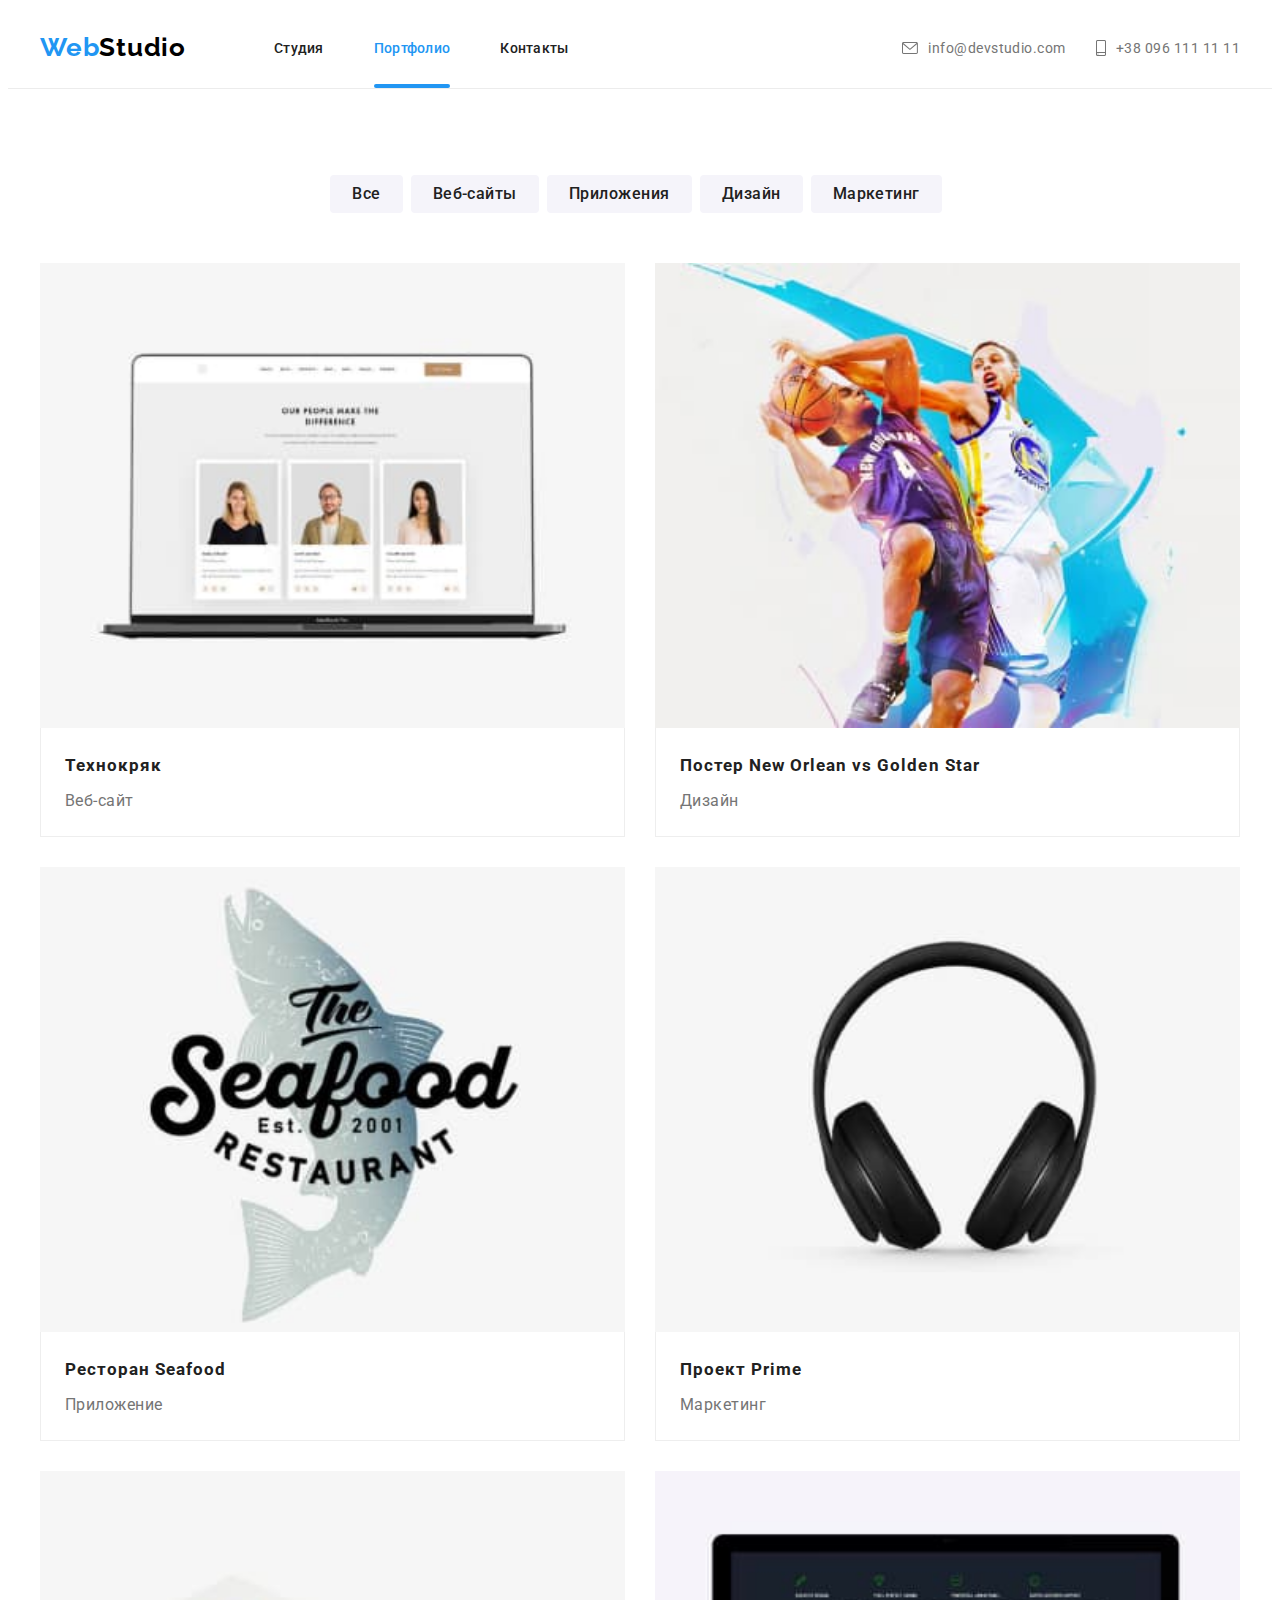
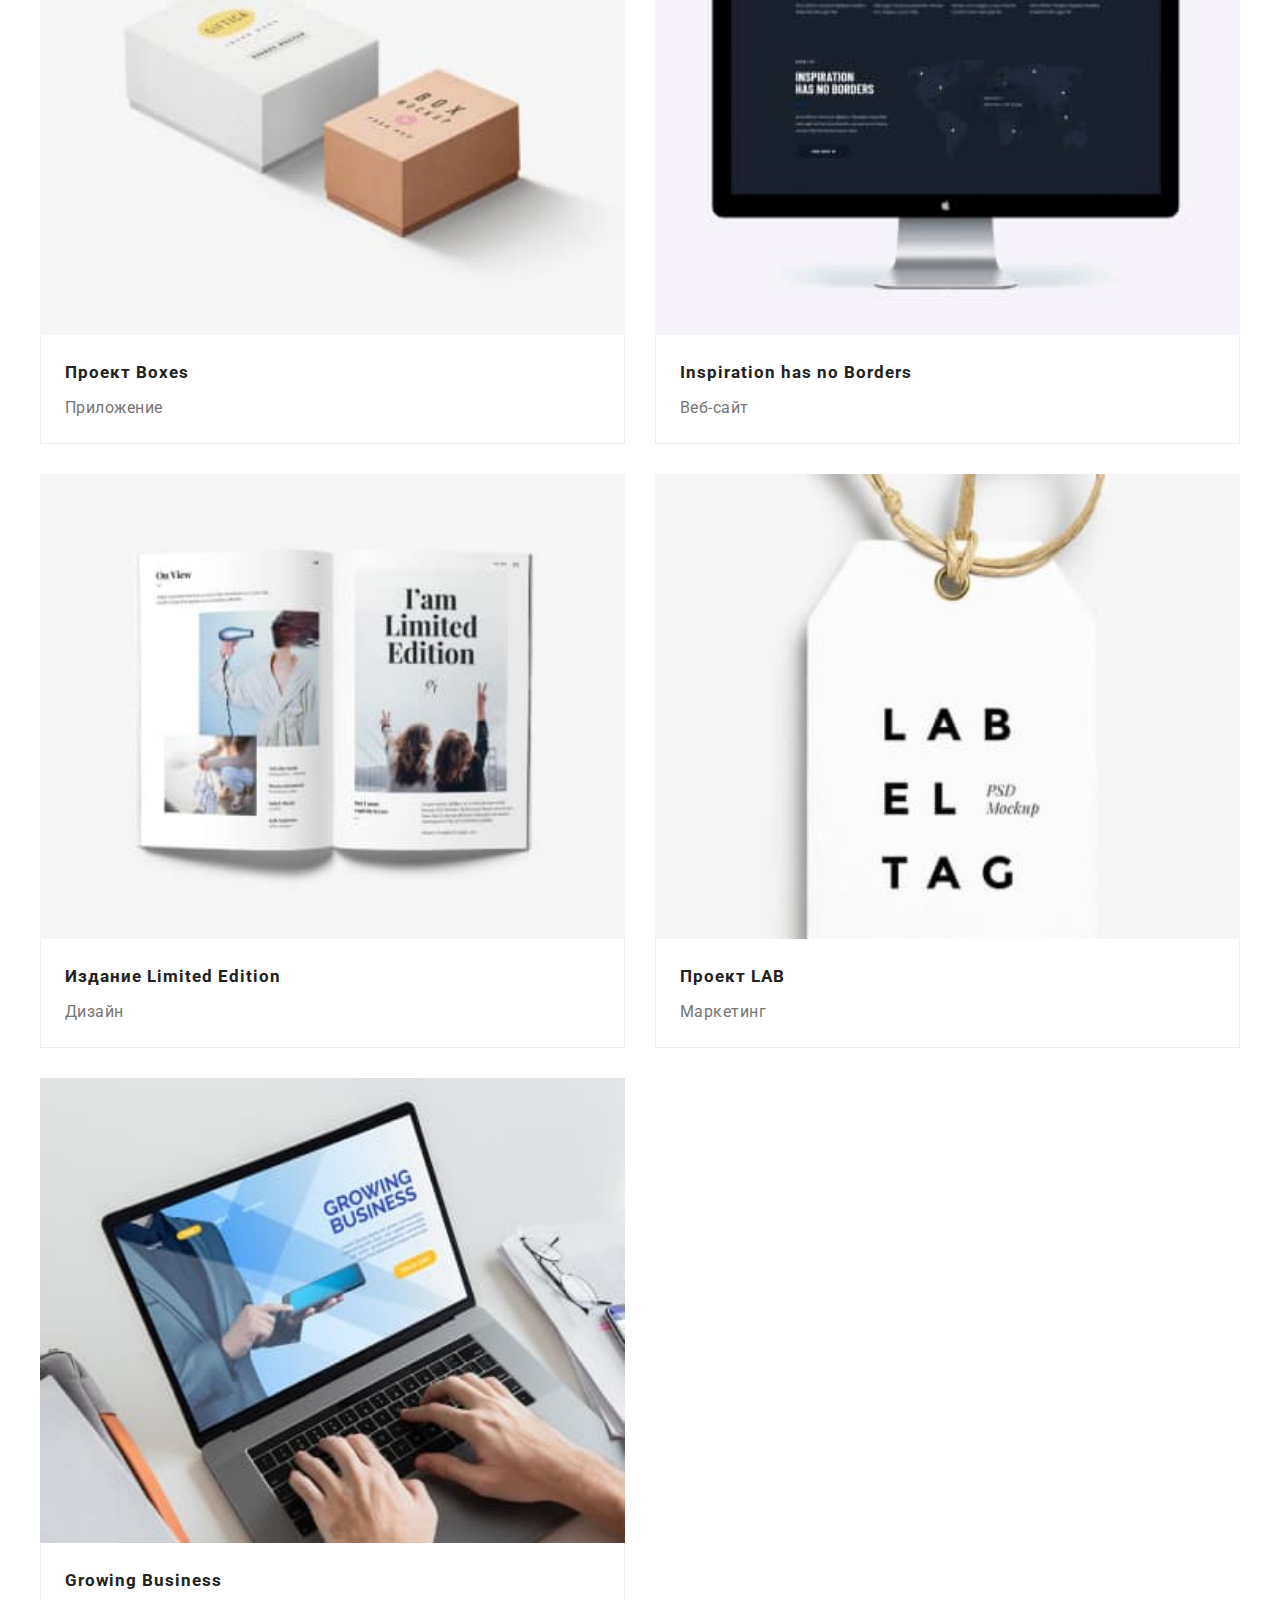
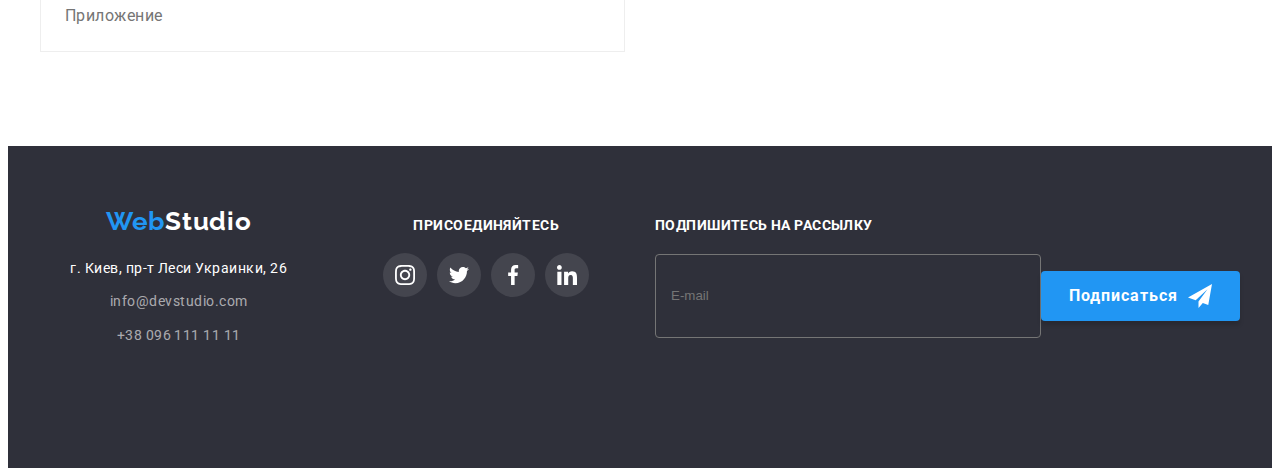
==== commit 95da98d7: "servises" ====
--- a/portfolio.html
+++ b/portfolio.html
@@ -52,7 +52,58 @@
                     </li>
                 </ul>
             </div>
+        <!-- Mobile menu -->
+        <button class="mobile-menu-button" type="button" data-menu-open>
+            <svg class="mobile-menu-button__icon" width="40" height="40">
+                <use href="./images/svg/icons.svg#icon-burger">
         
+                </use>
+            </svg>
+        </button>
+        <div class="mobile-menu" data-menu>
+            <div class="container mobile-menu-container">
+                <button class="mobile-menu-close-btn" data-menu-close>
+                    <svg class="mobile-menu-close-icon" width="40" height="40">
+                        <use href="./images/icons.svg#icon-button-x"></use>
+                    </svg>
+                </button>
+                <nav class="mobile-menu-nav">
+                    <ul class="mobile-menu-list">
+                        <li class="mobile-menu-list__item">
+                            <a class="mobile-menu-list__link" href="./index.html">Студия</a>
+                        </li>
+                        <li class="mobile-menu-list__item">
+                            <a class="mobile-menu-list__link" href="./portfolio.html">Портфолио</a>
+                        </li>
+                        <li class="mobile-menu-list__item">
+                            <a class="mobile-menu-list__link" href="#">Контакты</a>
+                        </li>
+                    </ul>
+                    <ul class="mobile-menu__contacts">
+                        <li class="mobile-menu__contact">
+                            <a class="mobile-menu__contact-link" href="#">+38 096 111 11 11</a>
+                        </li>
+                        <li class="mobile-menu__contact">
+                            <a class="mobile-menu__contact-link" href="#">info@devstudio.com</a>
+                        </li>
+                    </ul>
+                    <ul class="mobile-menu__social-list">
+                        <li class="mobile-menu__social-list-item">
+                            <a class="mobile-menu__social-list-item-link" href="#">Instagram</a>
+                        </li>
+                        <li class="mobile-menu__social-list-item">
+                            <a class="mobile-menu__social-list-item-link" href="#">Twitter</a>
+                        </li>
+                        <li class="mobile-menu__social-list-item">
+                            <a class="mobile-menu__social-list-item-link" href="#">Facebook</a>
+                        </li>
+                        <li class="mobile-menu__social-list-item">
+                            <a class="mobile-menu__social-list-item-link" href="#">LinkedIn</a>
+                        </li>
+                    </ul>
+                </nav>
+            </div>
+        </div>
         </header>
     <main>
     <!-- Section examples -->
@@ -272,6 +323,8 @@
             </div>
         </div>
     </footer>
+        <script src="./js/modal.js"></script>
+        <script src="./js/mobile-menu.js"></script>
 </body>
 
 </html>
--- a/css/main.min.css
+++ b/css/main.min.css
@@ -1,2 +1,2 @@
-body{font-family:Roboto, sans-serif;color:#212121;letter-spacing:0.03em}img{display:block}ul{padding-left:0;margin-top:0;margin-bottom:0;list-style:none}.page-container{width:1200px;padding-left:15px;padding-right:15px;margin-left:auto;margin-right:auto}.visually-hidden{position:absolute !important;clip:rect(1px 1px 1px 1px);clip:rect(1px, 1px, 1px, 1px);padding:0 !important;border:0 !important;height:1px !important;width:1px !important;overflow:hidden}.base-button{display:flex;justify-content:center;align-items:center;border-radius:4px;border:none;font-family:Roboto, sans-serif;cursor:pointer}.hero__base-button{padding-top:10px;padding-right:32px;padding-bottom:10px;padding-left:32px;font-weight:700;font-size:16px;line-height:1.88;letter-spacing:0.06em;color:#fff;background-color:#2196f3}.hero__base-button:hover,.hero__base-button:focus{background-color:#188ce8;transition-property:background-color;transition-duration:250ms;transition-timing-function:cubic-bezier(0.4, 0, 0.2, 1)}.base-section{padding-top:94px;padding-bottom:94px}.base-section--hero{padding-top:200px;padding-bottom:200px;background-image:linear-gradient(90deg, rgba(47,48,58,0.4), rgba(47,48,58,0.4)),url("../images/hero-bg.png");background-size:cover;background-color:#c4c4c4;color:#fff}.hero__wrapper{display:flex;flex-direction:column;justify-content:center;align-items:center;max-width:700px}.section-title{font-weight:700;font-size:36px;line-height:1.17;text-align:center;margin-top:0;margin-bottom:50px}.hero__title{margin-top:0;margin-bottom:30px;font-weight:900;font-size:44px;line-height:1.36;letter-spacing:0.06em;text-align:center;text-transform:uppercase}.header-content{border-bottom:solid 1px;border-bottom-color:#ececec;font-weight:500;font-size:14px;line-height:1.17;letter-spacing:0.02em;text-decoration:none}.header-content__wrapper{display:flex;justify-content:space-between;align-items:center}.header-nav{display:flex}.nav-list{display:flex;margin:0;padding:0}.nav-list__link{display:inline-block;position:relative;padding-top:32px;padding-bottom:32px;color:#212121;text-decoration:none;letter-spacing:0.02em}.nav-list__link:hover,.nav-list__link:focus{color:#2196f3;transition-property:color;transition-duration:250ms;transition-timing-function:cubic-bezier(0.4, 0, 0.2, 1)}.nav-list__link--current{color:#2196f3}.nav-list__link--current::after{position:absolute;bottom:0;content:'';display:block;height:4px;width:100%;border-radius:2px;background-color:#2196f3}.nav-list__item:not(:last-child){margin-right:50px}.logo{display:inline-block;font-family:Raleway, sans-serif;font-weight:700;font-size:26px;letter-spacing:0.03em;line-height:1.2;text-decoration:none}.header-content__logo{padding-top:24px;padding-bottom:25px;margin-right:93px;color:#000}.logo__text-blue{color:#2196f3}.contacts-list{display:flex;margin-left:auto}.contacts-list__item{display:flex;align-items:center;padding-top:32px;padding-bottom:32px}.contacts-list__item:not(:last-child){margin-right:50px}.contacts-list__contact{display:inline-flex;align-items:center;color:#757575;text-decoration:none}.contacts-list__contact:hover,.contacts-list__contact:focus{color:#2196f3;transition-property:color;transition-duration:250ms;transition-timing-function:cubic-bezier(0.4, 0, 0.2, 1)}.contacts-list__contact:hover .contacts-list__item-icon,.contacts-list__contact:focus .contacts-list__item-icon{fill:#2196f3;transition-property:fill;transition-duration:250ms;transition-timing-function:cubic-bezier(0.4, 0, 0.2, 1)}.contacts-list__item-icon{fill:#757575;margin-right:10px}.features__list{display:flex;flex-wrap:wrap;margin-top:-30px;margin-left:-30px}.features__list-item{width:calc((100% - 4 * 30px) / 4);margin-top:30px;margin-left:30px}.features__list-item::before{content:'';display:block;height:120px;border-radius:4px;margin-bottom:30px;background-color:#f5f4fa;background-repeat:no-repeat;background-size:70px 70px;background-position:50% 50%}.features__list-item--with-antenna::before{background-image:url("../images/antenna.svg")}.features__list-item--with-clock::before{background-image:url("../images/clock.svg")}.features__list-item--with-diagram::before{background-image:url("../images/diagram.svg")}.features__list-item--with-astronaut::before{background-image:url("../images/astronaut.svg")}.features__list-item-title{margin-top:0;margin-bottom:10px;font-weight:700;font-size:14px;line-height:1.14;text-transform:uppercase;text-align:left}.features__list-item-description{margin-top:0;margin-bottom:0;font-size:14px;line-height:1.71;color:#757575}.base-section--services{padding-top:0}.services-list{display:flex;flex-wrap:wrap;margin-top:-30px;margin-left:-30px}.services-list__item{position:relative;margin-top:30px;margin-left:30px;width:calc((100% - 3 * 30px) / 3)}.services-list__title{position:absolute;bottom:0;width:100%;margin:0;padding-top:27px;padding-bottom:27px;font-size:14px;line-height:1.17;text-align:center;text-transform:uppercase;color:#fff;background-color:rgba(47,48,58,0.8)}.base-section--team{background-color:#f5f4fa}.team-list{display:flex;flex-wrap:wrap;margin-left:-30px;margin-top:-30px}.team-list__item{width:calc((100% - 4 * 30px) / 4);margin-left:30px;margin-top:30px;border-bottom-left-radius:4px;border-bottom-right-radius:4px;box-shadow:0px 1px 3px rgba(0,0,0,0.12),0px 1px 1px rgba(0,0,0,0.14),0px 2px 1px rgba(0,0,0,0.2)}.team-list_item-description{padding-top:30px;padding-bottom:30px;padding-right:30px;padding-left:30px;border-bottom-left-radius:4px;border-bottom-right-radius:4px;background-color:#fff}.team-list__item-name{margin-top:0;margin-bottom:10px;font-weight:500;font-size:16px;line-height:1.17;text-align:center}.team-list__item-position{margin-top:0;margin-bottom:16px;font-size:16px;line-height:1.17;text-align:center;color:#757575}.social-links{display:flex;justify-content:center}.social-links__item{display:flex}.social-links__item-link{display:flex;justify-content:center;align-items:center;width:44px;height:44px;border-radius:50%;background-color:transparent}.social-links__item-link:hover,.social-links__item-link:focus{background-color:#2196f3;transition-property:background-color;transition-duration:250ms;transition-timing-function:cubic-bezier(0.4, 0, 0.2, 1)}.social-links__item-link:hover .social-links__item-icon,.social-links__item-link:focus .social-links__item-icon{background-color:#2196f3;fill:#fff;transition-property:background-color, fill;transition-duration:250ms;transition-timing-function:cubic-bezier(0.4, 0, 0.2, 1)}.social-links__item-icon{width:20px;height:20px;fill:#afb1b8}.regular-customers{display:flex;margin-top:-30px;margin-left:-30px}.regular-customers__list-item{margin-left:30px;margin-top:30px;width:calc((100% - 6 * 30px) / 6)}.regular-customers__item-link{display:flex;align-items:center;justify-content:center;width:100%;height:92px;border-radius:4px;border:1px solid #afb1b8}.regular-customers__item-link:hover,.regular-customers__item-link:focus{border-color:#2196f3;transition-property:border-color;transition-duration:250ms;transition-timing-function:cubic-bezier(0.4, 0, 0.2, 1)}.regular-customers__item-link:hover .regular-customers__item-logo,.regular-customers__item-link:focus .regular-customers__item-logo{fill:#2196f3;transition-property:fill;transition-duration:250ms;transition-timing-function:cubic-bezier(0.4, 0, 0.2, 1)}.regular-customers__item-logo{display:flex;align-items:center;justify-content:center;fill:#afb1b8}.footer-content{padding-top:60px;padding-bottom:60px;font-size:14px;line-height:1.71;color:#fff;background-color:#2f303a}.footer-content__wrapper{display:flex;justify-content:space-between;align-items:baseline}.footer-content_left-side{display:flex;align-items:baseline;justify-content:space-between;width:calc((100% - 30px) / 2)}.footer-content_right-side{width:calc((100% - 30px) / 2)}.footer-content_left-side-left-part{width:calc((100% - 30px) / 2)}.footer-content__logo{margin-bottom:20px;color:#fff}.address-text{margin-top:0;font-style:normal}.address-text_info{margin-top:0;margin-bottom:9px}.footer-contacts-list__item:not(:last-child){margin-bottom:10px}.footer-contacts-list__item-link{color:rgba(255,255,255,0.6);font-style:normal;text-decoration:none}.footer-contacts-list__item-link:hover,.footer-contacts-list__item-link:focus{color:#2196f3;transition-property:color;transition-duration:250ms;transition-timing-function:cubic-bezier(0.4, 0, 0.2, 1)}.footer-mail{margin-bottom:6px}.footer-content_left-side-right-part{width:calc((100% - 30px) / 2)}.footer-content_left-side-right-part-accept{margin-top:0;margin-bottom:20px;text-transform:uppercase;font-weight:700;line-height:1.17}.footer-social-links{display:flex}.footer-social-links_item-link{display:flex;align-items:center;justify-content:center;width:44px;height:44px;border-radius:50%;background-color:rgba(255,255,255,0.1)}.footer-social-links_item-link:hover,.footer-social-links_item-link:focus{background-color:#2196f3;transition-property:background-color;transition-duration:250ms;transition-timing-function:cubic-bezier(0.4, 0, 0.2, 1)}.footer-social-links_item:not(:last-child){margin-right:10px}.footer-social-links_item-icon{width:20px;height:20px;fill:#fff}.footer-content_right-side-text{margin-top:0;margin-bottom:20px;font-weight:700;font-size:14px;line-height:1.14;letter-spacing:0.03em;text-transform:uppercase;color:#fff}.footer-form__input{width:358px;height:50px;padding-top:16px;padding-right:15px;padding-bottom:16px;padding-left:15px;margin:0;border-radius:4px;border:1px solid #757575;background-color:transparent;color:#fff}.footer-form__input:focus{outline:none;color:#fff;border:1px solid #2196f3;background-color:transparent}.footer-form__input:focus:not(:placeholder-shown):invalid{border:1px solid rgba(255,0,0,0.3)}.footer-form__input:focus:not(:placeholder-shown):valid{border:1px solid rgba(0,255,0,0.3)}.footer-form__wrapper{display:flex;justify-content:space-between}.footer-form__base-button{padding-top:10px;padding-right:28px;padding-bottom:10px;padding-left:28px;font-weight:700;font-size:16px;line-height:1.87;letter-spacing:0.06em;box-shadow:0px 4px 4px rgba(0,0,0,0.15);color:#fff;background-color:#2196f3}.footer-form__base-button:hover,.footer-form__base-button:focus{transition-property:background-color;transition-duration:250ms;transition-timing-function:cubic-bezier(0.4, 0, 0.2, 1);background-color:#188ce8}.footer-form__base-button::after{display:block;content:'';width:24px;height:24px;margin-left:10px;background-image:url("../images/icon-send.svg");background-size:contain}.examples{padding-top:94px;padding-bottom:94px}.examples-filter{display:flex;justify-content:center;margin-bottom:50px;font-weight:500;font-size:16px;line-height:1.62}.examples-filter__item:not(:last-child){margin-right:8px}.examples-filter__base-button{padding-top:6px;padding-right:22px;padding-bottom:6px;padding-left:22px;font-weight:500;font-size:16px;line-height:1.62;letter-spacing:0.03em;background-color:#f5f4fa;color:#212121}.examples-filter__base-button:hover,.examples-filter__base-button:focus{background-color:#2196f3;color:#fff;box-shadow:0px 3px 1px rgba(0,0,0,0.1),0px 1px 2px rgba(0,0,0,0.08),0px 2px 2px rgba(0,0,0,0.12);transition-property:background-color, color, box-shadow;transition-duration:250ms;transition-timing-function:cubic-bezier(0.4, 0, 0.2, 1)}.examples-list{display:flex;flex-wrap:wrap;flex-basis:calc((100% - 3 * 30px) / 3);margin-left:-30px;margin-top:-30px}.examples-list__item{margin-left:30px;margin-top:30px;width:calc((100% - 3 * 30px) / 3)}.examples-list__item-link{display:block;text-decoration:none}.examples-list__item-link:hover,.examples-list__item-link:focus{box-shadow:0px 1px 1px rgba(0,0,0,0.12),0px 4px 4px rgba(0,0,0,0.06),1px 4px 6px rgba(0,0,0,0.16);transition-property:box-shadow;transition-duration:250ms;transition-timing-function:cubic-bezier(0.4, 0, 0.2, 1)}.examples-list__item-link:hover .examples-list__item-hint,.examples-list__item-link:focus .examples-list__item-hint{transform:translatey(0);transition-property:transform;transition-duration:250ms;transition-timing-function:cubic-bezier(0.4, 0, 0.2, 1)}.examples-list__item-image-wrapper{overflow:hidden;position:relative}.examples-list__item-image{width:370px}.examples-list__item-hint{position:absolute;top:0;left:0;transform:translatey(100%);width:100%;height:100%;margin:0;padding-top:63px;padding-right:24px;padding-bottom:63px;padding-left:24px;font-weight:400;line-height:1.56;font-size:18px;color:#fff;background-color:rgba(33,150,243,0.9)}.examples-list__item-description{border-right:1px solid #eeeeee;border-bottom:1px solid #eeeeee;border-left:1px solid #eeeeee;padding-top:20px;padding-left:24px;padding-right:24px;padding-bottom:20px}.examples-list__item-title{margin-top:0;margin-bottom:4px;font-weight:700;font-size:18px;line-height:2;letter-spacing:0.06em;color:#212121}.examples-list__item-category{margin-top:0;margin-bottom:0;font-size:16px;line-height:1.87;color:#757575}.backdrop{position:fixed;top:0;left:0;z-index:100;width:100%;height:100%;opacity:1;visibility:visible;pointer-events:auto;transition-property:opacity;transition-duration:250ms;transition-timing-function:cubic-bezier(0.4, 0, 0.2, 1);background-color:rgba(0,0,0,0.2)}.backdrop.is-hidden{opacity:0;visibility:hidden;pointer-events:none}.modal-window{position:absolute;top:50%;left:50%;transform:translate(-50%, -50%);border-radius:4px;box-shadow:0px 1px 3px rgba(0,0,0,0.12),0px 1px 1px rgba(0,0,0,0.14),0px 2px 1px rgba(0,0,0,0.2);background-color:#fff}.close-btn{position:absolute;display:flex;justify-content:center;align-items:center;width:30px;height:30px;right:8px;top:8px;background:#fff;border:1px solid rgba(0,0,0,0.1);border-radius:50%;cursor:pointer}.close-btn:hover .close-btn__icon{fill:#2196f3}.close-btn__icon{width:11px;height:11px}.modal-form{display:flex;flex-direction:column;justify-content:center;align-items:center;padding:40px}.modal-form__header{margin-top:0;margin-bottom:12px;font-weight:700;font-size:20px;line-height:1.17;letter-spacing:0.03em;text-align:center}.modal-form__field{display:flex;flex-direction:column;width:100%;font-size:12px;line-height:1.17;letter-spacing:0.01em;color:#757575}.modal-form__field+.modal-form__field{margin-top:10px}.modal-form__field-content{display:block;position:relative;margin-top:4px}.modal-form__input{display:block;width:100%;height:40px;margin:0;padding-left:42px;padding-top:12px;padding-bottom:12px;padding-right:12px;font-weight:400;font-size:12px;line-height:1.14;letter-spacing:0.01em;border:1px solid rgba(33,33,33,0.2);border-radius:4px}.modal-form__input:focus{outline:none;border-color:#2196f3}.modal-form__input:focus+.modal-form__field-icon{fill:#2196f3}.modal-form__input:focus:not(:placeholder-shown):invalid{border:1px solid rgba(255,0,0,0.3)}.modal-form__input:focus:not(:placeholder-shown):valid{border:1px solid rgba(0,255,0,0.3)}.modal-form__field-icon{position:absolute;top:25%;left:12px;width:18px;height:18px}.modal-form__message{display:block;resize:none;height:120px;padding-top:12px;padding-right:16px;padding-bottom:12px;padding-left:16px;margin-top:4px;border:1px solid rgba(33,33,33,0.2);border-radius:4px;font-weight:400;font-size:12px;line-height:1.14;letter-spacing:0.01em}.modal-form__message:focus{outline:none;border-color:#2196f3}.modal-form__message::placeholder{line-height:1.17;letter-spacing:0.01em;color:rgba(117,117,117,0.5)}.modal-form__checkbox-link{color:#2196f3}.modal-form__checkbox-label{display:flex;align-items:center;font-size:14px;line-height:1;color:#757575}.modal-form__checkbox-label::before{display:block;content:'';width:16px;height:16px;cursor:pointer;margin-right:8px;border-radius:2px;border:2px solid #212121}.modal-form__checkbox:checked+.modal-form__checkbox-label::before{background-image:url("../images/icon-checkbox.svg");background-color:#2196f3;border:transparent}.modal-form__checbox-wrapper{position:relative;margin-top:20px;margin-left:auto;margin-right:auto}.modal-form__checkbox{position:absolute;bottom:0;left:10px}.modal-form__base-button{margin-top:30px;padding-top:10px;padding-right:56px;padding-bottom:10px;padding-left:56px;font-weight:700;font-size:16px;line-height:1.87;letter-spacing:0.06em;color:#fff;background-color:#2196f3;box-shadow:0px 4px 4px rgba(0,0,0,0.15)}.modal-form__base-button:hover,.modal-form__base-button:focus{transition-property:background-color;transition-duration:250ms;transition-timing-function:cubic-bezier(0.4, 0, 0.2, 1);background-color:#188ce8}
+body{font-family:Roboto, sans-serif;color:#212121;letter-spacing:0.03em;max-width:100%}img{display:block;width:100%;height:auto}ul{padding-left:0;margin-top:0;margin-bottom:0;list-style:none}.page-container{max-width:480px;padding-left:15px;padding-right:15px;margin-left:auto;margin-right:auto}@media screen and (min-width: 768px){.page-container{max-width:768px}}@media screen and (min-width: 1200px){.page-container{max-width:1200px}}.visually-hidden{position:absolute !important;clip:rect(1px 1px 1px 1px);clip:rect(1px, 1px, 1px, 1px);padding:0 !important;border:0 !important;height:1px !important;width:1px !important;overflow:hidden}.base-button{display:flex;justify-content:center;align-items:center;border-radius:4px;border:none;font-family:Roboto, sans-serif;cursor:pointer}.hero__base-button{padding-top:10px;padding-right:32px;padding-bottom:10px;padding-left:32px;font-weight:700;font-size:16px;line-height:1.88;letter-spacing:0.06em;color:#fff;background-color:#2196f3}.hero__base-button:hover,.hero__base-button:focus{background-color:#188ce8;transition-property:background-color;transition-duration:250ms;transition-timing-function:cubic-bezier(0.4, 0, 0.2, 1)}.base-section{padding-top:60px;padding-bottom:60px}@media screen and (min-width: 1200px){.base-section{padding-top:94px;padding-bottom:94px}}.base-section--hero{padding-top:118px;padding-bottom:118px;background-image:linear-gradient(90deg, rgba(47,48,58,0.4), rgba(47,48,58,0.4)),url("../images/mobile/hero-bg.png");background-size:cover;background-color:#c4c4c4;color:#fff}.hero__wrapper{display:flex;flex-direction:column;justify-content:center;align-items:center}.hero__title{margin-top:0;margin-bottom:30px;max-width:360px;font-weight:900;font-size:26px;line-height:1.36;letter-spacing:0.06em;text-align:center;text-transform:uppercase}@media scrren and (min-width: 768px){.base-section--hero{padding-top:118px;padding-bottom:118px;background-image:linear-gradient(90deg, rgba(47,48,58,0.4), rgba(47,48,58,0.4)),url("../images/tablet/hero-bg.png");background-size:cover;background-color:#c4c4c4;color:#fff}.hero__wrapper{display:flex;flex-direction:column;justify-content:center;align-items:center;max-width:360px}.hero__title{margin-top:0;margin-bottom:30px;font-weight:900;font-size:44px;line-height:1.36;letter-spacing:0.06em;text-align:center;text-transform:uppercase}}@media screen and (min-width: 1200px){.base-section--hero{padding-top:200px;padding-bottom:200px;background-image:linear-gradient(90deg, rgba(47,48,58,0.4), rgba(47,48,58,0.4)),url("../images/hero-bg.png");background-size:cover;background-color:#c4c4c4;color:#fff}.hero__wrapper{display:flex;flex-direction:column;justify-content:center;align-items:center;max-width:700px}.hero__title{max-width:700px;margin-top:0;margin-bottom:30px;font-weight:900;font-size:44px;line-height:1.36;letter-spacing:0.06em;text-align:center;text-transform:uppercase}}.section-title{font-weight:700;font-size:28px;line-height:1.17;text-align:center;margin-top:0;margin-bottom:30px}@media screen and (min-width: 1200px){.section-title{font-size:36px;margin-bottom:50px}}.header-content{border-bottom:solid 1px;border-bottom-color:#ececec;text-decoration:none}.header-content__wrapper{display:flex;justify-content:space-between;align-items:center}.header-nav{display:flex}.nav-list{display:none}@media screen and (min-width: 768px){.nav-list{display:flex;margin:0;padding:0}.nav-list__link{display:inline-block;position:relative;padding-top:32px;padding-bottom:32px;font-size:14px;font-weight:500;color:#212121;text-decoration:none;letter-spacing:0.02em}.nav-list__link:hover,.nav-list__link:focus{color:#2196f3;transition-property:color;transition-duration:250ms;transition-timing-function:cubic-bezier(0.4, 0, 0.2, 1)}.nav-list__link--current{color:#2196f3}.nav-list__link--current::after{position:absolute;bottom:0;content:'';display:block;height:4px;width:100%;border-radius:2px;background-color:#2196f3}.nav-list__item:not(:last-child){margin-right:50px}}.logo{display:inline-block;font-family:Raleway, sans-serif;font-weight:700;font-size:26px;letter-spacing:0.03em;line-height:1.2;text-decoration:none}.header-content__logo{padding-top:16px;padding-bottom:16px;color:#000}.logo__text-blue{color:#2196f3}@media screen and (min-width: 768px){.logo{display:inline-block;font-family:Raleway, sans-serif;font-weight:700;font-size:26px;letter-spacing:0.03em;line-height:1.2;text-decoration:none}.header-content__logo{padding-top:24px;padding-bottom:25px;margin-right:88px;color:#000}.logo__text-blue{color:#2196f3}}.contacts-list{display:none}@media screen and (min-width: 768px){.contacts-list{display:block;margin-left:auto}.contacts-list__item{display:flex;align-items:center}.contacts-list__item:not(:last-child){margin-bottom:10px}.contacts-list__contact{display:inline-flex;align-items:center;font-size:14px;color:#757575;text-decoration:none}.contacts-list__contact:hover,.contacts-list__contact:focus{color:#2196f3;transition-property:color;transition-duration:250ms;transition-timing-function:cubic-bezier(0.4, 0, 0.2, 1)}.contacts-list__contact:hover .contacts-list__item-icon,.contacts-list__contact:focus .contacts-list__item-icon{fill:#2196f3;transition-property:fill;transition-duration:250ms;transition-timing-function:cubic-bezier(0.4, 0, 0.2, 1)}.contacts-list__item-icon{fill:#757575;margin-right:8px}}@media screen and (min-width: 1200px){.contacts-list{display:flex;margin-left:auto}.contacts-list__item{display:flex;align-items:center;padding-top:32px;padding-bottom:32px}.contacts-list__item:not(:last-child){margin-right:30px;margin-bottom:0}.contacts-list__contact{display:inline-flex;align-items:center;color:#757575;text-decoration:none}.contacts-list__contact:hover,.contacts-list__contact:focus{color:#2196f3;transition-property:color;transition-duration:250ms;transition-timing-function:cubic-bezier(0.4, 0, 0.2, 1)}.contacts-list__contact:hover .contacts-list__item-icon,.contacts-list__contact:focus .contacts-list__item-icon{fill:#2196f3;transition-property:fill;transition-duration:250ms;transition-timing-function:cubic-bezier(0.4, 0, 0.2, 1)}.contacts-list__item-icon{fill:#757575;margin-right:10px}}.features__list{display:flex;flex-direction:column;justify-content:center}.features__list-item{max-width:480px}.features__list-item::before{content:'';display:block;height:120px;border-radius:4px;background-color:#f5f4fa;background-repeat:no-repeat;background-size:70px 70px;background-position:50% 50%}@media screen and (max-width: 767px){.features__list-item::before{margin-bottom:30px}}@media screen and (max-width: 767px){.features__list-item:not(:last-child){margin-bottom:30px}}.features__list-item--with-antenna::before{background-image:url("../images/svg/antenna.svg")}.features__list-item--with-clock::before{background-image:url("../images/svg/clock.svg")}.features__list-item--with-diagram::before{background-image:url("../images/svg/diagram.svg")}.features__list-item--with-astronaut::before{background-image:url("../images/svg/astronaut.svg")}.features__list-item-title{margin-top:0;margin-bottom:10px;font-weight:700;font-size:14px;line-height:1.14;text-transform:uppercase;text-align:center}.features__list-item-description{margin-top:0;margin-bottom:0;font-size:14px;line-height:1.71;color:#757575}@media screen and (min-width: 768px){.features__list{display:flex;flex-direction:row;flex-wrap:wrap;margin-top:-30px;margin-left:-30px}.features__list-item{width:calc((100% - 2 * 30px) / 2);margin-top:30px;margin-left:30px}.features__list-item::before{content:'';display:block;height:120px;border-radius:4px;margin-bottom:30px;background-color:#f5f4fa;background-repeat:no-repeat;background-size:70px 70px;background-position:50% 50%}.features__list-item--with-antenna::before{background-image:url("../images/svg/antenna.svg")}.features__list-item--with-clock::before{background-image:url("../images/svg/clock.svg")}.features__list-item--with-diagram::before{background-image:url("../images/svg/diagram.svg")}.features__list-item--with-astronaut::before{background-image:url("../images/svg/astronaut.svg")}.features__list-item-title{margin-top:0;margin-bottom:10px;font-weight:700;font-size:14px;line-height:1.14;text-transform:uppercase;text-align:left}.features__list-item-description{margin-top:0;margin-bottom:0;font-size:14px;line-height:1.71;color:#757575}}@media screen and (min-width: 1200px){.features__list{display:flex;flex-wrap:wrap;margin-top:-30px;margin-left:-30px}.features__list-item{width:calc((100% - 4 * 30px) / 4);margin-top:30px;margin-left:30px}.features__list-item::before{content:'';display:block;height:120px;border-radius:4px;margin-bottom:30px;background-color:#f5f4fa;background-repeat:no-repeat;background-size:70px 70px;background-position:50% 50%}.features__list-item--with-antenna::before{background-image:url("../images/antenna.svg")}.features__list-item--with-clock::before{background-image:url("../images/clock.svg")}.features__list-item--with-diagram::before{background-image:url("../images/diagram.svg")}.features__list-item--with-astronaut::before{background-image:url("../images/astronaut.svg")}.features__list-item-title{margin-top:0;margin-bottom:10px;font-weight:700;font-size:14px;line-height:1.14;text-transform:uppercase;text-align:left}.features__list-item-description{margin-top:0;margin-bottom:0;font-size:14px;line-height:1.71;color:#757575}}.base-section--services{display:none}@media screen and (min-width: 1200px){.base-section--services{display:flex;padding-top:0}.services-list{display:flex;flex-wrap:wrap;margin-top:-30px;margin-left:-30px}.services-list__item{position:relative;margin-top:30px;margin-left:30px;width:calc((100% - 3 * 30px) / 3)}.services-list__title{position:absolute;bottom:0;width:100%;margin:0;padding-top:27px;padding-bottom:27px;font-size:14px;line-height:1.17;text-align:center;text-transform:uppercase;color:#fff;background-color:rgba(47,48,58,0.8)}}.base-section--team{background-color:#f5f4fa}.team-list{display:block}.team-list__item{border-bottom-left-radius:4px;border-bottom-right-radius:4px;box-shadow:0px 1px 3px rgba(0,0,0,0.12),0px 1px 1px rgba(0,0,0,0.14),0px 2px 1px rgba(0,0,0,0.2)}@media screen and (max-width: 767px){.team-list__item:not(:last-child){margin-bottom:30px}}.team-list__item-image{width:100%}.team-list_item-description{padding-top:30px;padding-bottom:24px;padding-right:30px;padding-left:30px;border-bottom-left-radius:4px;border-bottom-right-radius:4px;background-color:#fff}.team-list__item-name{margin-top:0;margin-bottom:10px;font-weight:500;font-size:16px;line-height:1.17;text-align:center}.team-list__item-position{margin-top:0;margin-bottom:16px;font-size:16px;line-height:1.17;text-align:center;color:#757575}.social-links{display:flex;justify-content:center;width:100%}.social-links__item{display:flex}.social-links__item:not(:last-child){margin-right:10px}@media screen and (max-width: 767px){.social-links__item:not(:last-child){margin-bottom:30px}}.social-links__item-link{display:flex;justify-content:center;align-items:center;width:44px;height:44px;border-radius:50%;background-color:transparent}.social-links__item-link:hover,.social-links__item-link:focus{background-color:#2196f3;transition-property:background-color;transition-duration:250ms;transition-timing-function:cubic-bezier(0.4, 0, 0.2, 1)}.social-links__item-link:hover .social-links__item-icon,.social-links__item-link:focus .social-links__item-icon{background-color:#2196f3;fill:#fff;transition-property:background-color, fill;transition-duration:250ms;transition-timing-function:cubic-bezier(0.4, 0, 0.2, 1)}.social-links__item-icon{width:20px;height:20px;fill:#afb1b8}@media screen and (min-width: 768px){.base-section--team{background-color:#f5f4fa}.team-list{display:flex;flex-wrap:wrap;margin-left:-30px;margin-top:-30px}.team-list__item{width:calc((100% - 2 * 30px) / 2);margin-left:30px;margin-top:30px;border-bottom-left-radius:4px;border-bottom-right-radius:4px;box-shadow:0px 1px 3px rgba(0,0,0,0.12),0px 1px 1px rgba(0,0,0,0.14),0px 2px 1px rgba(0,0,0,0.2)}.team-list_item-description{padding-top:30px;padding-bottom:30px;padding-right:30px;padding-left:30px;border-bottom-left-radius:4px;border-bottom-right-radius:4px;background-color:#fff}.team-list__item-name{margin-top:0;margin-bottom:10px;font-weight:500;font-size:16px;line-height:1.17;text-align:center}.team-list__item-position{margin-top:0;margin-bottom:16px;font-size:16px;line-height:1.17;text-align:center;color:#757575}.social-links{display:flex;justify-content:center}.social-links__item{display:flex}.social-links__item-link{display:flex;justify-content:center;align-items:center;width:44px;height:44px;border-radius:50%;background-color:transparent}.social-links__item-link:hover,.social-links__item-link:focus{background-color:#2196f3;transition-property:background-color;transition-duration:250ms;transition-timing-function:cubic-bezier(0.4, 0, 0.2, 1)}.social-links__item-link:hover .social-links__item-icon,.social-links__item-link:focus .social-links__item-icon{background-color:#2196f3;fill:#fff;transition-property:background-color, fill;transition-duration:250ms;transition-timing-function:cubic-bezier(0.4, 0, 0.2, 1)}.social-links__item-icon{width:20px;height:20px;fill:#afb1b8}}@media screen and (min-width: 1200px){.base-section--team{background-color:#f5f4fa}.team-list{display:flex;flex-direction:row;flex-wrap:wrap;margin-left:-30px;margin-top:-30px}.team-list__item{width:calc((100% - 4 * 30px) / 4);margin-left:30px;margin-top:30px;border-bottom-left-radius:4px;border-bottom-right-radius:4px;box-shadow:0px 1px 3px rgba(0,0,0,0.12),0px 1px 1px rgba(0,0,0,0.14),0px 2px 1px rgba(0,0,0,0.2)}.team-list_item-description{padding-top:30px;padding-bottom:30px;padding-right:30px;padding-left:30px;border-bottom-left-radius:4px;border-bottom-right-radius:4px;background-color:#fff}.team-list__item-name{margin-top:0;margin-bottom:10px;font-weight:500;font-size:16px;line-height:1.17;text-align:center}.team-list__item-position{margin-top:0;margin-bottom:16px;font-size:16px;line-height:1.17;text-align:center;color:#757575}.social-links{display:flex;justify-content:center}.social-links__item{display:flex}.social-links__item-link{display:flex;justify-content:center;align-items:center;width:44px;height:44px;border-radius:50%;background-color:transparent}.social-links__item-link:hover,.social-links__item-link:focus{background-color:#2196f3;transition-property:background-color;transition-duration:250ms;transition-timing-function:cubic-bezier(0.4, 0, 0.2, 1)}.social-links__item-link:hover .social-links__item-icon,.social-links__item-link:focus .social-links__item-icon{background-color:#2196f3;fill:#fff;transition-property:background-color, fill;transition-duration:250ms;transition-timing-function:cubic-bezier(0.4, 0, 0.2, 1)}.social-links__item-icon{width:20px;height:20px;fill:#afb1b8}}.regular-customers{display:flex;flex-wrap:wrap;margin-top:-30px;margin-left:-30px}.regular-customers__list-item{margin-left:30px;margin-top:30px;width:calc((100% - 2 * 30px) / 2)}.regular-customers__item-link{display:flex;align-items:center;justify-content:center;width:100%;height:92px;border-radius:4px;border:1px solid #afb1b8}.regular-customers__item-link:hover,.regular-customers__item-link:focus{border-color:#2196f3;transition-property:border-color;transition-duration:250ms;transition-timing-function:cubic-bezier(0.4, 0, 0.2, 1)}.regular-customers__item-link:hover .regular-customers__item-logo,.regular-customers__item-link:focus .regular-customers__item-logo{fill:#2196f3;transition-property:fill;transition-duration:250ms;transition-timing-function:cubic-bezier(0.4, 0, 0.2, 1)}.regular-customers__item-logo{display:flex;align-items:center;justify-content:center;fill:#afb1b8}@media screen and (min-width: 768px){.regular-customers{display:flex;margin-top:-30px;margin-left:-30px}.regular-customers__list-item{margin-left:30px;margin-top:30px;width:calc((100% - 3 * 30px) / 3)}.regular-customers__item-link{display:flex;align-items:center;justify-content:center;width:100%;height:92px;border-radius:4px;border:1px solid #afb1b8}.regular-customers__item-link:hover,.regular-customers__item-link:focus{border-color:#2196f3;transition-property:border-color;transition-duration:250ms;transition-timing-function:cubic-bezier(0.4, 0, 0.2, 1)}.regular-customers__item-link:hover .regular-customers__item-logo,.regular-customers__item-link:focus .regular-customers__item-logo{fill:#2196f3;transition-property:fill;transition-duration:250ms;transition-timing-function:cubic-bezier(0.4, 0, 0.2, 1)}.regular-customers__item-logo{display:flex;align-items:center;justify-content:center;fill:#afb1b8}}@media screen and (min-width: 1200px){.regular-customers{display:flex;margin-top:-30px;margin-left:-30px}.regular-customers__list-item{margin-left:30px;margin-top:30px;width:calc((100% - 6 * 30px) / 6)}.regular-customers__item-link{display:flex;align-items:center;justify-content:center;width:100%;height:92px;border-radius:4px;border:1px solid #afb1b8}.regular-customers__item-link:hover,.regular-customers__item-link:focus{border-color:#2196f3;transition-property:border-color;transition-duration:250ms;transition-timing-function:cubic-bezier(0.4, 0, 0.2, 1)}.regular-customers__item-link:hover .regular-customers__item-logo,.regular-customers__item-link:focus .regular-customers__item-logo{fill:#2196f3;transition-property:fill;transition-duration:250ms;transition-timing-function:cubic-bezier(0.4, 0, 0.2, 1)}.regular-customers__item-logo{display:flex;align-items:center;justify-content:center;fill:#afb1b8}}.footer-content{padding-top:60px;padding-bottom:60px;font-size:14px;line-height:1.71;color:#fff;background-color:#2f303a}.footer-content__wrapper{display:flex;flex-direction:column;justify-content:center;align-items:center}.footer-content_left-side{display:flex;flex-direction:column;justify-content:center;align-items:center;margin-bottom:60px;width:100%}.footer-content_right-side{width:100%}.footer-content_left-side-left-part{display:flex;flex-direction:column;align-items:center;margin-bottom:60px;width:100%}.footer-content__logo{margin-bottom:20px;color:#fff}.address-text{margin-top:0;font-style:normal}.address-text_info{margin-top:0;margin-bottom:8px}.footer-contacts-list__item:not(:last-child){margin-bottom:10px}.footer-contacts-list__item-link{display:flex;flex-direction:column;align-items:center;color:rgba(255,255,255,0.6);font-style:normal;text-decoration:none}.footer-contacts-list__item-link:hover,.footer-contacts-list__item-link:focus{color:#2196f3;transition-property:color;transition-duration:250ms;transition-timing-function:cubic-bezier(0.4, 0, 0.2, 1)}.footer-mail{margin-bottom:6px}.footer-content_left-side-right-part{display:flex;flex-direction:column;align-items:center}.footer-content_left-side-right-part-accept{margin-top:0;margin-bottom:20px;text-transform:uppercase;font-weight:700;line-height:1.17}.footer-social-links{display:flex}.footer-social-links_item-link{display:flex;align-items:center;justify-content:center;width:44px;height:44px;border-radius:50%;background-color:rgba(255,255,255,0.1)}.footer-social-links_item-link:hover,.footer-social-links_item-link:focus{background-color:#2196f3;transition-property:background-color;transition-duration:250ms;transition-timing-function:cubic-bezier(0.4, 0, 0.2, 1)}.footer-social-links_item:not(:last-child){margin-right:10px}.footer-social-links_item-icon{width:20px;height:20px;fill:#fff}.footer-content_right-side-text{margin-top:0;margin-bottom:20px;font-weight:700;font-size:14px;line-height:1.14;letter-spacing:0.03em;text-transform:uppercase;text-align:center;color:#fff}@media screen and (min-width: 768px){.footer-content{padding-top:60px;padding-bottom:60px;font-size:14px;line-height:1.71;color:#fff;background-color:#2f303a}.footer-content__wrapper{display:flex;flex-direction:column;align-items:center}.footer-content_left-side{display:flex;flex-direction:row;justify-content:space-between;align-items:flex-start;margin-bottom:0;width:100%}.footer-content_right-side{width:100%}.footer-content_left-side-left-part{display:flex;flex-direction:column;align-items:center;margin-bottom:60px;width:calc((100% - 30px) / 2)}.footer-content__logo{margin-bottom:20px;color:#fff}.address-text{margin-top:0;font-style:normal}.address-text_info{margin-top:0;margin-bottom:8px}.footer-contacts-list__item:not(:last-child){margin-bottom:10px}.footer-contacts-list__item-link{display:flex;flex-direction:column;align-items:center;color:rgba(255,255,255,0.6);font-style:normal;text-decoration:none}.footer-contacts-list__item-link:hover,.footer-contacts-list__item-link:focus{color:#2196f3;transition-property:color;transition-duration:250ms;transition-timing-function:cubic-bezier(0.4, 0, 0.2, 1)}.footer-mail{margin-bottom:6px}.footer-content_left-side-right-part{display:flex;flex-direction:column;justify-content:flex-start;align-items:center;width:calc((100% - 30px) / 2)}.footer-content_left-side-right-part-accept{margin-top:0;margin-bottom:20px;text-transform:uppercase;font-weight:700;line-height:1.17}.footer-social-links{display:flex}.footer-social-links_item-link{display:flex;align-items:center;justify-content:center;width:44px;height:44px;border-radius:50%;background-color:rgba(255,255,255,0.1)}.footer-social-links_item-link:hover,.footer-social-links_item-link:focus{background-color:#2196f3;transition-property:background-color;transition-duration:250ms;transition-timing-function:cubic-bezier(0.4, 0, 0.2, 1)}.footer-social-links_item:not(:last-child){margin-right:10px}.footer-social-links_item-icon{width:20px;height:20px;fill:#fff}.footer-content_right-side-text{margin-top:0;margin-bottom:20px;font-weight:700;font-size:14px;line-height:1.14;letter-spacing:0.03em;text-transform:uppercase;text-align:center;color:#fff}}@media screen and (min-width: 1200px){.footer-content{padding-top:60px;padding-bottom:60px;font-size:14px;line-height:1.71;color:#fff;background-color:#2f303a}.footer-content__wrapper{display:flex;flex-direction:row;justify-content:space-between;align-items:baseline}.footer-content_left-side{display:flex;align-items:baseline;justify-content:space-between;width:calc((100% - 30px) / 2)}.footer-content_right-side{width:calc((100% - 30px) / 2)}.footer-content_left-side-left-part{width:calc((100% - 30px) / 2)}.footer-content__logo{margin-bottom:20px;color:#fff}.address-text{margin-top:0;font-style:normal}.address-text_info{margin-top:0;margin-bottom:9px}.footer-contacts-list__item:not(:last-child){margin-bottom:10px}.footer-contacts-list__item-link{color:rgba(255,255,255,0.6);font-style:normal;text-decoration:none}.footer-contacts-list__item-link:hover,.footer-contacts-list__item-link:focus{color:#2196f3;transition-property:color;transition-duration:250ms;transition-timing-function:cubic-bezier(0.4, 0, 0.2, 1)}.footer-mail{margin-bottom:6px}.footer-content_left-side-right-part{width:calc((100% - 30px) / 2)}.footer-content_left-side-right-part-accept{margin-top:0;margin-bottom:20px;text-transform:uppercase;font-weight:700;line-height:1.17}.footer-social-links{display:flex}.footer-social-links_item-link{display:flex;align-items:center;justify-content:center;width:44px;height:44px;border-radius:50%;background-color:rgba(255,255,255,0.1)}.footer-social-links_item-link:hover,.footer-social-links_item-link:focus{background-color:#2196f3;transition-property:background-color;transition-duration:250ms;transition-timing-function:cubic-bezier(0.4, 0, 0.2, 1)}.footer-social-links_item:not(:last-child){margin-right:10px}.footer-social-links_item-icon{width:20px;height:20px;fill:#fff}.footer-content_right-side-text{margin-top:0;margin-bottom:20px;font-weight:700;font-size:14px;line-height:1.14;letter-spacing:0.03em;text-transform:uppercase;text-align:left;color:#fff}}.footer-form__input{max-width:450px;height:50px;margin-bottom:20px;padding-top:16px;padding-right:15px;padding-bottom:16px;padding-left:15px;border-radius:4px;border:1px solid #757575;background-color:transparent;color:#fff}.footer-form__input:focus{outline:none;color:#fff;border:1px solid #2196f3;background-color:transparent}.footer-form__input:focus:not(:placeholder-shown):invalid{border:1px solid rgba(255,0,0,0.3)}.footer-form__input:focus:not(:placeholder-shown):valid{border:1px solid rgba(0,255,0,0.3)}.footer-form__wrapper{display:flex;flex-direction:column;align-items:stretch}.footer-form__base-button{align-self:center;padding-top:10px;padding-right:28px;padding-bottom:10px;padding-left:28px;font-weight:700;font-size:16px;line-height:1.87;letter-spacing:0.06em;box-shadow:0px 4px 4px rgba(0,0,0,0.15);color:#fff;background-color:#2196f3}.footer-form__base-button:hover,.footer-form__base-button:focus{transition-property:background-color;transition-duration:250ms;transition-timing-function:cubic-bezier(0.4, 0, 0.2, 1);background-color:#188ce8}.footer-form__base-button::after{display:block;content:'';width:24px;height:24px;margin-left:10px;background-image:url("../images/icon-send.svg");background-size:contain}@media screen and (min-width: 768px){.footer-form__input{width:450px;height:50px;padding-top:16px;padding-right:15px;padding-bottom:16px;padding-left:15px;margin-bottom:20px;border-radius:4px;border:1px solid #757575;background-color:transparent;color:#fff}.footer-form__input:focus{outline:none;color:#fff;border:1px solid #2196f3;background-color:transparent}.footer-form__input:focus:not(:placeholder-shown):invalid{border:1px solid rgba(255,0,0,0.3)}.footer-form__input:focus:not(:placeholder-shown):valid{border:1px solid rgba(0,255,0,0.3)}.footer-form__wrapper{display:flex;flex-direction:column;align-items:center}.footer-form__base-button{align-self:center;padding-top:10px;padding-right:28px;padding-bottom:10px;padding-left:28px;font-weight:700;font-size:16px;line-height:1.87;letter-spacing:0.06em;box-shadow:0px 4px 4px rgba(0,0,0,0.15);color:#fff;background-color:#2196f3}.footer-form__base-button:hover,.footer-form__base-button:focus{transition-property:background-color;transition-duration:250ms;transition-timing-function:cubic-bezier(0.4, 0, 0.2, 1);background-color:#188ce8}.footer-form__base-button::after{display:block;content:'';width:24px;height:24px;margin-left:10px;background-image:url("../images/icon-send.svg");background-size:contain}}@media screen and (min-width: 1200px){.footer-form__input{width:358px;height:50px;padding-top:16px;padding-right:15px;padding-bottom:16px;padding-left:15px;margin:0;border-radius:4px;border:1px solid #757575;background-color:transparent;color:#fff}.footer-form__input:focus{outline:none;color:#fff;border:1px solid #2196f3;background-color:transparent}.footer-form__input:focus:not(:placeholder-shown):invalid{border:1px solid rgba(255,0,0,0.3)}.footer-form__input:focus:not(:placeholder-shown):valid{border:1px solid rgba(0,255,0,0.3)}.footer-form__wrapper{display:flex;flex-direction:row;justify-content:space-between}.footer-form__base-button{padding-top:10px;padding-right:28px;padding-bottom:10px;padding-left:28px;font-weight:700;font-size:16px;line-height:1.87;letter-spacing:0.06em;box-shadow:0px 4px 4px rgba(0,0,0,0.15);color:#fff;background-color:#2196f3}.footer-form__base-button:hover,.footer-form__base-button:focus{transition-property:background-color;transition-duration:250ms;transition-timing-function:cubic-bezier(0.4, 0, 0.2, 1);background-color:#188ce8}.footer-form__base-button::after{display:block;content:'';width:24px;height:24px;margin-left:10px;background-image:url("../images/icon-send.svg");background-size:contain}}.examples-filter{display:flex;flex-wrap:wrap;justify-content:flex-start;margin-bottom:40px;margin-top:-8px;margin-left:-8px;font-weight:500;font-size:16px;line-height:1.62}.examples-filter__item{margin-top:8px;margin-left:8px}.examples-filter__base-button{padding-top:6px;padding-right:22px;padding-bottom:6px;padding-left:22px;font-weight:500;font-size:16px;line-height:1.62;letter-spacing:0.03em;background-color:#f5f4fa;color:#212121}.examples-filter__base-button:hover,.examples-filter__base-button:focus{background-color:#2196f3;color:#fff;box-shadow:0px 3px 1px rgba(0,0,0,0.1),0px 1px 2px rgba(0,0,0,0.08),0px 2px 2px rgba(0,0,0,0.12);transition-property:background-color, color, box-shadow;transition-duration:250ms;transition-timing-function:cubic-bezier(0.4, 0, 0.2, 1)}.examples-list{display:flex;flex-direction:column}@media screen and (max-width: 767px){.examples-list__item:not(:last-child){margin-bottom:30px}}.examples-list__item-link{display:block;text-decoration:none}.examples-list__item-link:hover,.examples-list__item-link:focus{box-shadow:0px 1px 1px rgba(0,0,0,0.12),0px 4px 4px rgba(0,0,0,0.06),1px 4px 6px rgba(0,0,0,0.16);transition-property:box-shadow;transition-duration:250ms;transition-timing-function:cubic-bezier(0.4, 0, 0.2, 1)}.examples-list__item-link:hover .examples-list__item-hint,.examples-list__item-link:focus .examples-list__item-hint{transform:translatey(0);transition-property:transform;transition-duration:250ms;transition-timing-function:cubic-bezier(0.4, 0, 0.2, 1)}.examples-list__item-image-wrapper{overflow:hidden;position:relative}.examples-list__item-hint{position:absolute;top:0;left:0;transform:translatey(100%);width:100%;height:100%;margin:0;padding-top:63px;padding-right:24px;padding-bottom:63px;padding-left:24px;font-weight:400;line-height:1.56;font-size:18px;color:#fff;background-color:rgba(33,150,243,0.9)}.examples-list__item-description{border-right:1px solid #eeeeee;border-bottom:1px solid #eeeeee;border-left:1px solid #eeeeee;padding-top:20px;padding-left:24px;padding-right:24px;padding-bottom:20px}.examples-list__item-title{margin-top:0;margin-bottom:4px;font-weight:700;font-size:18px;line-height:2;letter-spacing:0.06em;color:#212121}.examples-list__item-category{margin-top:0;margin-bottom:0;font-size:16px;line-height:1.87;color:#757575}@media screen and (min-width: 768px){.examples-filter{display:flex;justify-content:center;margin-bottom:50px;font-weight:500;font-size:16px;line-height:1.62}.examples-filter__item{margin-left:0;margin-top:0}.examples-filter__item:not(:last-child){margin-right:8px}.examples-filter__base-button{padding-top:6px;padding-right:22px;padding-bottom:6px;padding-left:22px;font-weight:500;font-size:16px;line-height:1.62;letter-spacing:0.03em;background-color:#f5f4fa;color:#212121}.examples-filter__base-button:hover,.examples-filter__base-button:focus{background-color:#2196f3;color:#fff;box-shadow:0px 3px 1px rgba(0,0,0,0.1),0px 1px 2px rgba(0,0,0,0.08),0px 2px 2px rgba(0,0,0,0.12);transition-property:background-color, color, box-shadow;transition-duration:250ms;transition-timing-function:cubic-bezier(0.4, 0, 0.2, 1)}.examples-list{display:flex;flex-direction:row;flex-wrap:wrap;margin-left:-30px;margin-top:-30px}.examples-list__item{margin-left:30px;margin-top:30px;width:calc((100% - 2 * 30px) / 2)}.examples-list__item-link{display:block;text-decoration:none}.examples-list__item-link:hover,.examples-list__item-link:focus{box-shadow:0px 1px 1px rgba(0,0,0,0.12),0px 4px 4px rgba(0,0,0,0.06),1px 4px 6px rgba(0,0,0,0.16);transition-property:box-shadow;transition-duration:250ms;transition-timing-function:cubic-bezier(0.4, 0, 0.2, 1)}.examples-list__item-link:hover .examples-list__item-hint,.examples-list__item-link:focus .examples-list__item-hint{transform:translatey(0);transition-property:transform;transition-duration:250ms;transition-timing-function:cubic-bezier(0.4, 0, 0.2, 1)}.examples-list__item-image-wrapper{overflow:hidden;position:relative}.examples-list__item-hint{position:absolute;top:0;left:0;transform:translatey(100%);width:100%;height:100%;margin:0;padding-top:63px;padding-right:24px;padding-bottom:63px;padding-left:24px;font-weight:400;line-height:1.56;font-size:18px;color:#fff;background-color:rgba(33,150,243,0.9)}.examples-list__item-description{border-right:1px solid #eeeeee;border-bottom:1px solid #eeeeee;border-left:1px solid #eeeeee;padding-top:20px;padding-left:24px;padding-right:24px;padding-bottom:20px}.examples-list__item-title{margin-top:0;margin-bottom:4px;font-weight:700;font-size:17px;line-height:2;letter-spacing:0.06em;color:#212121}.examples-list__item-category{margin-top:0;margin-bottom:0;font-size:16px;line-height:1.87;color:#757575}}.backdrop{position:fixed;top:0;left:0;z-index:100;width:100%;height:100%;opacity:1;visibility:visible;pointer-events:auto;transition-property:opacity;transition-duration:250ms;transition-timing-function:cubic-bezier(0.4, 0, 0.2, 1);background-color:rgba(0,0,0,0.2)}.backdrop.is-hidden{opacity:0;visibility:hidden;pointer-events:none}.modal-window{position:absolute;top:50%;left:50%;transform:translate(-50%, -50%);border-radius:4px;box-shadow:0px 1px 3px rgba(0,0,0,0.12),0px 1px 1px rgba(0,0,0,0.14),0px 2px 1px rgba(0,0,0,0.2);background-color:#fff}.close-btn{position:absolute;display:flex;justify-content:center;align-items:center;width:30px;height:30px;right:8px;top:8px;background:#fff;border:1px solid rgba(0,0,0,0.1);border-radius:50%;cursor:pointer}.close-btn:hover .close-btn__icon{fill:#2196f3}.close-btn__icon{width:11px;height:11px}.modal-form{display:flex;flex-direction:column;justify-content:center;align-items:center;width:450px;padding:40px}.modal-form__header{margin-top:0;margin-bottom:12px;font-weight:700;font-size:20px;line-height:1.17;letter-spacing:0.03em;text-align:center}.modal-form__field{display:flex;flex-direction:column;width:100%;font-size:12px;line-height:1.17;letter-spacing:0.01em;color:#757575}.modal-form__field+.modal-form__field{margin-top:10px}.modal-form__field-content{display:block;position:relative;margin-top:4px}.modal-form__input{display:block;width:100%;height:40px;margin:0;padding-left:42px;padding-top:12px;padding-bottom:12px;padding-right:12px;font-weight:400;font-size:12px;line-height:1.14;letter-spacing:0.01em;border:1px solid rgba(33,33,33,0.2);border-radius:4px}.modal-form__input:focus{outline:none;border-color:#2196f3}.modal-form__input:focus+.modal-form__field-icon{fill:#2196f3}.modal-form__input:focus:not(:placeholder-shown):invalid{border:1px solid rgba(255,0,0,0.3)}.modal-form__input:focus:not(:placeholder-shown):valid{border:1px solid rgba(0,255,0,0.3)}.modal-form__field-icon{position:absolute;top:25%;left:12px;width:18px;height:18px}.modal-form__message{display:block;resize:none;height:120px;padding-top:12px;padding-right:16px;padding-bottom:12px;padding-left:16px;margin-top:4px;border:1px solid rgba(33,33,33,0.2);border-radius:4px;font-weight:400;font-size:12px;line-height:1.14;letter-spacing:0.01em}.modal-form__message:focus{outline:none;border-color:#2196f3}.modal-form__message::placeholder{line-height:1.17;letter-spacing:0.01em;color:rgba(117,117,117,0.5)}.modal-form__checkbox-link{color:#2196f3}.modal-form__checkbox-label{display:inline-flex;align-items:center;font-size:11.8px;font-weight:400;line-height:1;color:#757575}.modal-form__checkbox-label::before{display:block;content:'';width:16px;height:16px;cursor:pointer;margin-right:8px;border-radius:2px;border:2px solid #212121}.modal-form__checkbox:checked+.modal-form__checkbox-label::before{background-image:url("../images/icon-checkbox.svg");background-color:#2196f3;border:transparent}.modal-form__checbox-wrapper{position:relative;margin-top:20px}.modal-form__checkbox{position:absolute;bottom:0;left:10px}.modal-form__base-button{margin-top:30px;padding-top:10px;padding-right:56px;padding-bottom:10px;padding-left:56px;font-weight:700;font-size:16px;line-height:1.87;letter-spacing:0.06em;color:#fff;background-color:#2196f3;box-shadow:0px 4px 4px rgba(0,0,0,0.15)}.modal-form__base-button:hover,.modal-form__base-button:focus{transition-property:background-color;transition-duration:250ms;transition-timing-function:cubic-bezier(0.4, 0, 0.2, 1);background-color:#188ce8}.backdrop-mobile{position:fixed;top:0;left:0;z-index:100;width:100%;height:100%;opacity:1;visibility:visible;pointer-events:auto;transition-property:opacity;transition-duration:250ms;transition-timing-function:cubic-bezier(0.4, 0, 0.2, 1);background-color:rgba(0,0,0,0.2)}.backdrop-mobile.is-hidden{opacity:0;visibility:hidden;pointer-events:none}.modal-window-mobile{position:absolute;top:50%;left:50%;transform:translate(-50%, -50%);border-radius:4px;box-shadow:0px 1px 3px rgba(0,0,0,0.12),0px 1px 1px rgba(0,0,0,0.14),0px 2px 1px rgba(0,0,0,0.2);background-color:#fff}.close-btn-mobile{position:absolute;display:flex;justify-content:center;align-items:center;width:30px;height:30px;right:8px;top:8px;background:#fff;border:1px solid rgba(0,0,0,0.1);border-radius:50%;cursor:pointer}.close-btn-mobile:hover .close-btn__icon{fill:#2196f3}.close-btn-mobile__icon{width:11px;height:11px}.modal-form-mobile{display:flex;flex-direction:column;justify-content:center;align-items:center;padding:40px}@media screen and (min-width: 1200px){.modal-form{display:flex;flex-direction:column;justify-content:center;align-items:center;width:528px;padding:40px}.modal-form__header{margin-top:0;margin-bottom:12px;font-weight:700;font-size:20px;line-height:1.17;letter-spacing:0.03em;text-align:center}.modal-form__field{display:flex;flex-direction:column;width:100%;font-size:12px;line-height:1.17;letter-spacing:0.01em;color:#757575}.modal-form__field+.modal-form__field{margin-top:10px}.modal-form__field-content{display:block;position:relative;margin-top:4px}.modal-form__input{display:block;width:100%;height:40px;margin:0;padding-left:42px;padding-top:12px;padding-bottom:12px;padding-right:12px;font-weight:400;font-size:12px;line-height:1.14;letter-spacing:0.01em;border:1px solid rgba(33,33,33,0.2);border-radius:4px}.modal-form__input:focus{outline:none;border-color:#2196f3}.modal-form__input:focus+.modal-form__field-icon{fill:#2196f3}.modal-form__input:focus:not(:placeholder-shown):invalid{border:1px solid rgba(255,0,0,0.3)}.modal-form__input:focus:not(:placeholder-shown):valid{border:1px solid rgba(0,255,0,0.3)}.modal-form__field-icon{position:absolute;top:25%;left:12px;width:18px;height:18px}.modal-form__message{display:block;resize:none;height:120px;padding-top:12px;padding-right:16px;padding-bottom:12px;padding-left:16px;margin-top:4px;border:1px solid rgba(33,33,33,0.2);border-radius:4px;font-weight:400;font-size:12px;line-height:1.14;letter-spacing:0.01em}.modal-form__message:focus{outline:none;border-color:#2196f3}.modal-form__message::placeholder{line-height:1.17;letter-spacing:0.01em;color:rgba(117,117,117,0.5)}.modal-form__checkbox-link{color:#2196f3}.modal-form__checkbox-label{display:flex;align-items:center;font-size:14px;line-height:1;color:#757575}.modal-form__checkbox-label::before{display:block;content:'';width:16px;height:16px;cursor:pointer;margin-right:8px;border-radius:2px;border:2px solid #212121}.modal-form__checkbox:checked+.modal-form__checkbox-label::before{background-image:url("../images/icon-checkbox.svg");background-color:#2196f3;border:transparent}.modal-form__checbox-wrapper{position:relative;margin-top:20px;margin-left:auto;margin-right:auto}.modal-form__checkbox{position:absolute;bottom:0;left:10px}.modal-form__base-button{margin-top:30px;padding-top:10px;padding-right:56px;padding-bottom:10px;padding-left:56px;font-weight:700;font-size:16px;line-height:1.87;letter-spacing:0.06em;color:#fff;background-color:#2196f3;box-shadow:0px 4px 4px rgba(0,0,0,0.15)}.modal-form__base-button:hover,.modal-form__base-button:focus{transition-property:background-color;transition-duration:250ms;transition-timing-function:cubic-bezier(0.4, 0, 0.2, 1);background-color:#188ce8}.backdrop-mobile{position:fixed;top:0;left:0;z-index:100;width:100%;height:100%;opacity:1;visibility:visible;pointer-events:auto;transition-property:opacity;transition-duration:250ms;transition-timing-function:cubic-bezier(0.4, 0, 0.2, 1);background-color:rgba(0,0,0,0.2)}.backdrop-mobile.is-hidden{opacity:0;visibility:hidden;pointer-events:none}.modal-window-mobile{position:absolute;top:50%;left:50%;transform:translate(-50%, -50%);border-radius:4px;box-shadow:0px 1px 3px rgba(0,0,0,0.12),0px 1px 1px rgba(0,0,0,0.14),0px 2px 1px rgba(0,0,0,0.2);background-color:#fff}.close-btn-mobile{position:absolute;display:flex;justify-content:center;align-items:center;width:30px;height:30px;right:8px;top:8px;background:#fff;border:1px solid rgba(0,0,0,0.1);border-radius:50%;cursor:pointer}.close-btn-mobile:hover .close-btn__icon{fill:#2196f3}.close-btn-mobile__icon{width:11px;height:11px}.modal-form-mobile{display:flex;flex-direction:column;justify-content:center;align-items:center;padding:40px}}.mobile-menu-button,.mobile-menu-close-btn{position:absolute;top:10px;right:15px;background-color:transparent;border:none;padding:0;line-height:0}.mobile-menu-close-btn{padding:11px}.mobile-menu{position:fixed;z-index:101;left:0;top:0;background-color:#fff;width:100vw;height:100vh;max-height:796px;overflow-y:scroll;transform:translateY(-100%);transition:transform 500ms linear}.mobile-menu.is-open{transform:translateY(0%)}.mobile-menu-container{position:relative;padding-top:48px;padding-bottom:48px;padding-left:41px;padding-right:41px}.mobile-menu-button__icon{display:flex;justify-content:center;align-items:center;padding:0}.mobile-menu-list{font-size:40px;font-weight:500;line-height:1.17;letter-spacing:0.02em;margin-bottom:202px}.mobile-menu-list__item:not(:last-child){margin-bottom:32px}.mobile-menu-list__link{text-decoration:none;color:#212121}.mobile-menu-list__link:hover,.mobile-menu-list__link:focus{color:#2196f3}.mobile-menu__contacts{margin-bottom:64px}.mobile-menu__contact-link{font-size:24px;font-weight:500;line-height:1.17;letter-spacing:0.02em;text-decoration:none;color:#757575}.mobile-menu__contact-link:hover,.mobile-menu__contact-link:focus{font-size:34px;text-decoration:none;color:#2196f3}.mobile-menu__contact:not(:last-child){margin-bottom:32px}.mobile-menu__link:hover,.mobile-menu__link:focus{color:#2196f3;font-size:40px}.mobile-menu__social-list{display:flex;justify-content:flex-start;margin-left:-10px}.mobile-menu__social-list-item{padding-left:10px;padding-right:10px}.mobile-menu__social-list-item:not(:last-child){border-right:1px solid #757575;padding-left:10px;padding-right:10px}.mobile-menu__social-list-item-link{text-decoration:none;font-size:18px;font-weight:500;line-height:1.22;letter-spacing:0.02em;color:#2196f3}@media screen and (min-width: 768px){.mobile-menu-button{display:none}.mobile-menu{display:none}}
 /*# sourceMappingURL=main.min.css.map */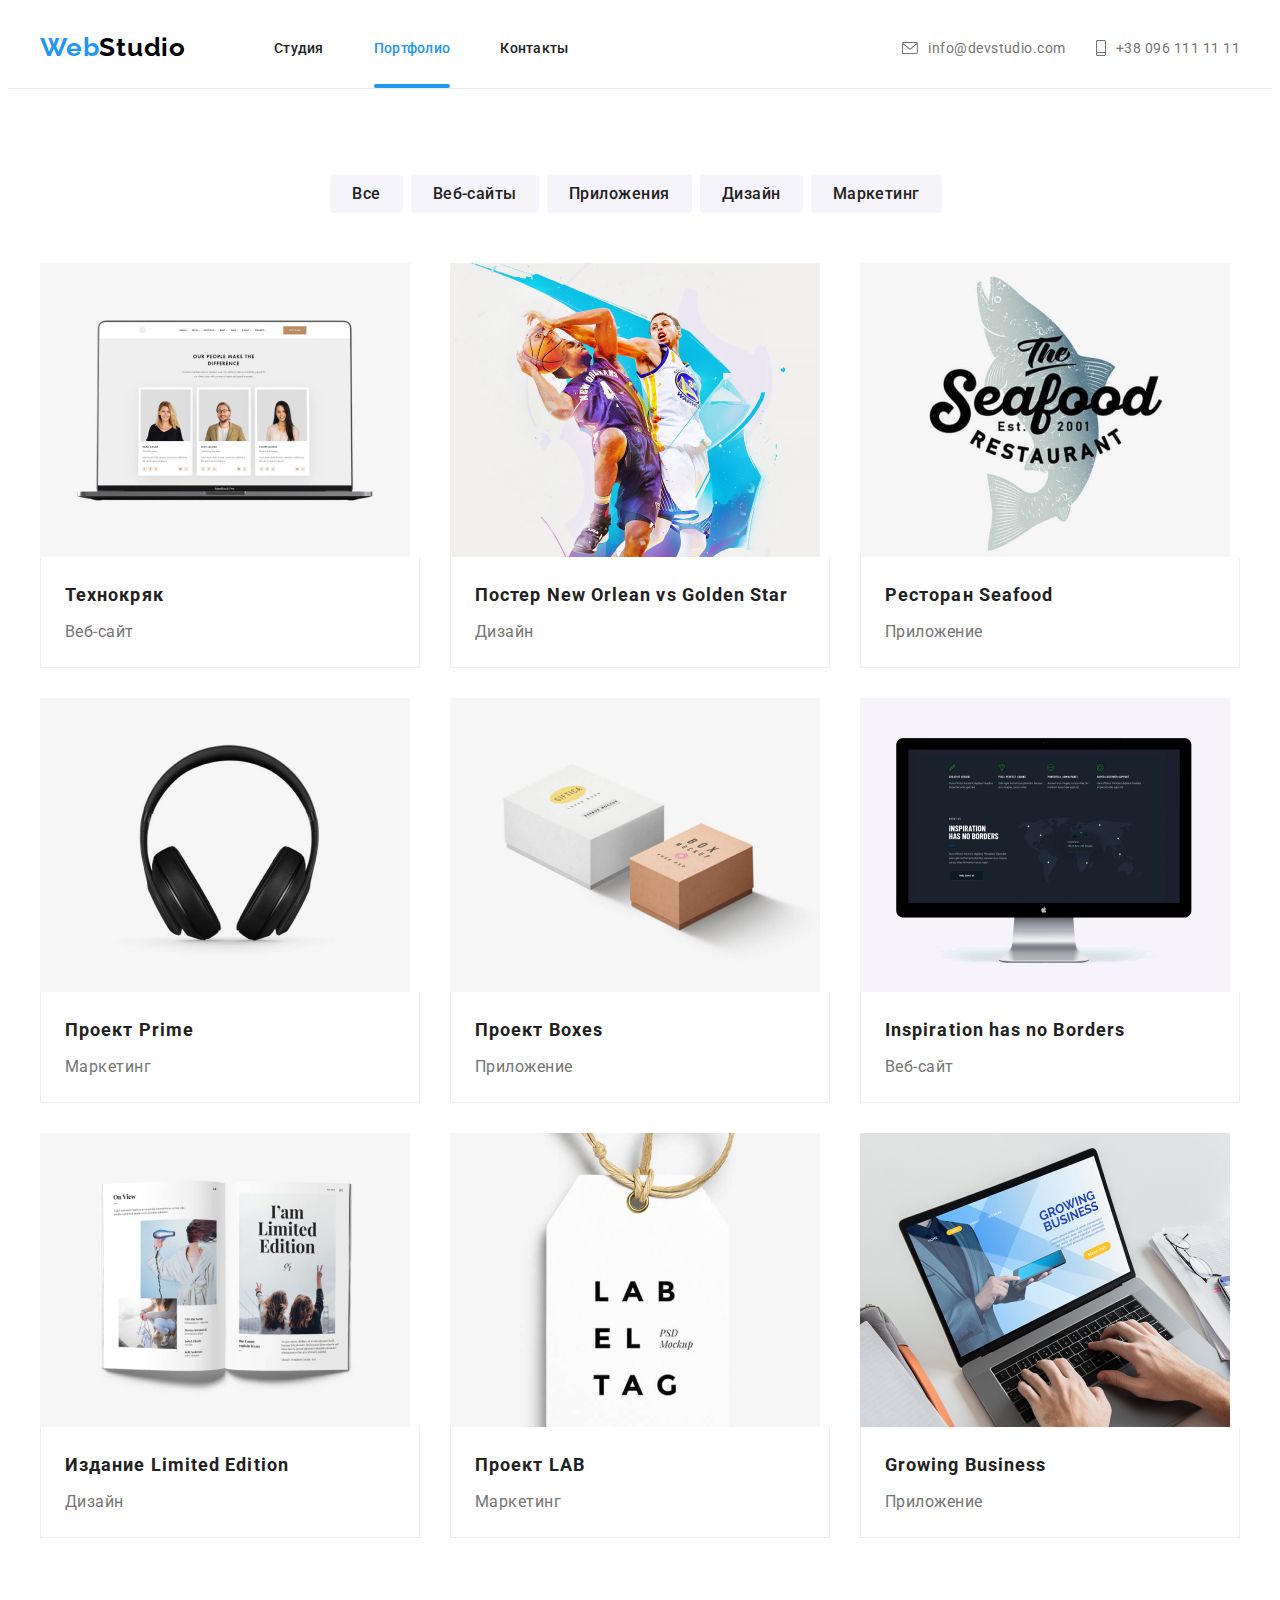
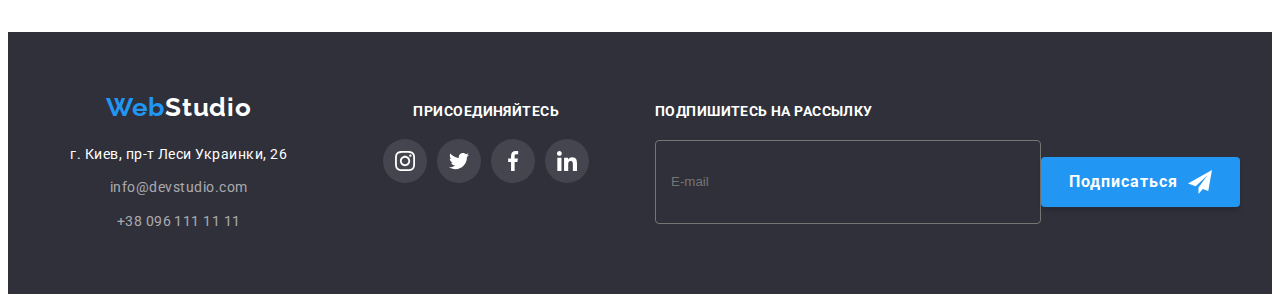
==== commit 7b53fcad: "Last correction" ====
--- a/portfolio.html
+++ b/portfolio.html
@@ -81,10 +81,10 @@
                     </ul>
                     <ul class="mobile-menu__contacts">
                         <li class="mobile-menu__contact">
-                            <a class="mobile-menu__contact-link" href="#">+38 096 111 11 11</a>
+                            <a class="mobile-menu__contact-link1" href="#">+38 096 111 11 11</a>
                         </li>
                         <li class="mobile-menu__contact">
-                            <a class="mobile-menu__contact-link" href="#">info@devstudio.com</a>
+                            <a class="mobile-menu__contact-link2" href="#">info@devstudio.com</a>
                         </li>
                     </ul>
                     <ul class="mobile-menu__social-list">
@@ -133,7 +133,12 @@
                 <li class="examples-list__item">
                     <a class="examples-list__item-link" href="./">
                         <div class="examples-list__item-image-wrapper">
-                            <img class="examples-list__item-image" src="./images/webtechnokriak.jpeg" alt="Пример веб-сайта технокряк">
+                            <picture>
+                                <source srcset="./images/portfolio/pimg1.jpg 1x, ./images/portfolio/pimg1-2x.jpg 2x" media="(min-width: 1200px)">
+                                <source srcset="./images/portfolio/pimg1-tablet.jpg 1x, ./images/portfolio/pimg1-tablet2x.jpg 2x" media="(min-width: 768px)">
+                                <source srcset="./images/portfolio/pimg1-mobile.jpg 1x, ./images/portfolio/pimg1-mobile2x.jpg 2x">
+                                <img class="examples-list__item-image" src="./images/portfolio/pimg1.jpg " alt="Пример веб-сайта технокряк">
+                            </picture>
                             <p class="examples-list__item-hint">Технокряк это современная площадка распространения коронавируса. Компании используют эту
                                 платформу для цифрового шпионажа и атак на защищённые сервера конкурентов.</p>
                         </div>
@@ -146,7 +151,12 @@
                 <li class="examples-list__item">
                     <a class="examples-list__item-link" href="./">
                         <div class="examples-list__item-image-wrapper">
-                            <img class="examples-list__item-image" src="./images/posterneworlean.jpeg" alt="Пример дизайна постера">
+                            <picture>
+                                <source srcset="./images/portfolio/pimg2.jpg 1x, ./images/portfolio/pimg2-2x.jpg 2x" media="(min-width: 1200px)">
+                                <source srcset="./images/portfolio/pimg2-tablet.jpg 1x, ./images/portfolio/pimg2-tablet2x.jpg 2x" media="(min-width: 768px)">
+                                <source srcset="./images/portfolio/pimg2-mobile.jpg 1x, ./images/portfolio/pimg2-mobile2x.jpg 2x">
+                                <img class="examples-list__item-image" src="./images/portfolio/pimg2.jpg " alt="Пример дизайна постера">
+                            </picture>
                             <p class="examples-list__item-hint">Технокряк это современная площадка распространения коронавируса. Компании используют эту
                                 платформу для цифрового шпионажа и атак на защищённые сервера конкурентов.</p>
                         </div>
@@ -159,7 +169,13 @@
                 <li class="examples-list__item">
                     <a class="examples-list__item-link" href="./">
                         <div class="examples-list__item-image-wrapper">
-                            <img class="examples-list__item-image" src="./images/restaurantseafood.jpeg" alt="Пример приложения для ресторана">
+                            <picture>
+                                <source srcset="./images/portfolio/pimg3.jpg 1x, ./images/portfolio/pimg3-2x.jpg 2x" media="(min-width: 1200px)">
+                                <source srcset="./images/portfolio/pimg3-tablet.jpg 1x, ./images/portfolio/pimg3-tablet2x.jpg 2x"
+                                    media="(min-width: 768px)">
+                                <source srcset="./images/portfolio/pimg3-mobile.jpg 1x, ./images/portfolio/pimg3-mobile2x.jpg 2x">
+                                <img class="examples-list__item-image" src="./images/portfolio/pimg3.jpg " alt="Пример приложения для ресторана">
+                            </picture>
                             <p class="examples-list__item-hint">Технокряк это современная площадка распространения коронавируса. Компании используют эту
                                 платформу для цифрового шпионажа и атак на защищённые сервера конкурентов.</p>
                         </div>
@@ -172,7 +188,13 @@
                 <li class="examples-list__item">
                     <a class="examples-list__item-link" href="./">
                         <div class="examples-list__item-image-wrapper">
-                            <img class="examples-list__item-image" src="./images/projectprime.jpeg" alt="Пример маркетингового проекта">
+                            <picture>
+                                <source srcset="./images/portfolio/pimg4.jpg 1x, ./images/portfolio/pimg4-2x.jpg 2x" media="(min-width: 1200px)">
+                                <source srcset="./images/portfolio/pimg4-tablet.jpg 1x, ./images/portfolio/pimg4-tablet2x.jpg 2x"
+                                    media="(min-width: 768px)">
+                                <source srcset="./images/portfolio/pimg4-mobile.jpg 1x, ./images/portfolio/pimg4-mobile2x.jpg 2x">
+                                <img class="examples-list__item-image" src="./images/portfolio/pimg4.jpg " alt="Пример приложения для ресторана">
+                            </picture>
                             <p class="examples-list__item-hint">Технокряк это современная площадка распространения коронавируса. Компании используют эту
                                 платформу для цифрового шпионажа и атак на защищённые сервера конкурентов.</p>
                         </div>
@@ -185,7 +207,13 @@
                 <li class="examples-list__item">
                     <a class="examples-list__item-link" href="./">
                         <div class="examples-list__item-image-wrapper">
-                            <img class="examples-list__item-image" src="./images/projectboxes.jpeg" alt="Пример проекта коробочки">
+                            <picture>
+                                <source srcset="./images/portfolio/pimg5.jpg 1x, ./images/portfolio/pimg5-2x.jpg 2x" media="(min-width: 1200px)">
+                                <source srcset="./images/portfolio/pimg5-tablet.jpg 1x, ./images/portfolio/pimg5-tablet2x.jpg 2x"
+                                    media="(min-width: 768px)">
+                                <source srcset="./images/portfolio/pimg5-mobile.jpg 1x, ./images/portfolio/pimg5-mobile2x.jpg 2x">
+                                <img class="examples-list__item-image" src="./images/portfolio/pimg5.jpg " alt="Пример проекта коробочки">
+                            </picture>
                             <p class="examples-list__item-hint">Технокряк это современная площадка распространения коронавируса. Компании используют эту
                                 платформу для цифрового шпионажа и атак на защищённые сервера конкурентов.</p>
                         </div>
@@ -198,7 +226,13 @@
                 <li class="examples-list__item">
                     <a class="examples-list__item-link" href="./">
                         <div class="examples-list__item-image-wrapper">
-                            <img class="examples-list__item-image" src="./images/inspiration.jpeg" alt="Пример веб-сайта">
+                            <picture>
+                                <source srcset="./images/portfolio/pimg6.jpg 1x, ./images/portfolio/pimg6-2x.jpg 2x" media="(min-width: 1200px)">
+                                <source srcset="./images/portfolio/pimg6-tablet.jpg 1x, ./images/portfolio/pimg6-tablet2x.jpg 2x"
+                                    media="(min-width: 768px)">
+                                <source srcset="./images/portfolio/pimg6-mobile.jpg 1x, ./images/portfolio/pimg6-mobile2x.jpg 2x">
+                                <img class="examples-list__item-image" src="./images/portfolio/pimg6.jpg " alt="Пример веб-сайта">
+                            </picture>
                             <p class="examples-list__item-hint">Технокряк это современная площадка распространения коронавируса. Компании используют эту
                                 платформу для цифрового шпионажа и атак на защищённые сервера конкурентов.</p>
                         </div>
@@ -211,7 +245,13 @@
                 <li class="examples-list__item">
                     <a class="examples-list__item-link" href="./">
                         <div class="examples-list__item-image-wrapper">
-                            <img class="examples-list__item-image" src="./images/limitededition.jpeg" alt="Пример дизайна издания">
+                            <picture>
+                                <source srcset="./images/portfolio/pimg7.jpg 1x, ./images/portfolio/pimg7-2x.jpg 2x" media="(min-width: 1200px)">
+                                <source srcset="./images/portfolio/pimg7-tablet.jpg 1x, ./images/portfolio/pimg7-tablet2x.jpg 2x"
+                                    media="(min-width: 768px)">
+                                <source srcset="./images/portfolio/pimg7-mobile.jpg 1x, ./images/portfolio/pimg7-mobile2x.jpg 2x">
+                                <img class="examples-list__item-image" src="./images/portfolio/pimg7.jpg " alt="ример дизайна издания">
+                            </picture>
                             <p class="examples-list__item-hint">Технокряк это современная площадка распространения коронавируса. Компании используют эту
                                 платформу для цифрового шпионажа и атак на защищённые сервера конкурентов.</p>
                         </div>
@@ -224,7 +264,13 @@
                 <li class="examples-list__item">
                     <a class="examples-list__item-link" href="./">
                         <div class="examples-list__item-image-wrapper">
-                            <img class="examples-list__item-image" src="./images/projectlab.jpeg" alt="Пример проекта лаб">
+                            <picture>
+                                <source srcset="./images/portfolio/pimg8.jpg 1x, ./images/portfolio/pimg8-2x.jpg 2x" media="(min-width: 1200px)">
+                                <source srcset="./images/portfolio/pimg8-tablet.jpg 1x, ./images/portfolio/pimg8-tablet2x.jpg 2x"
+                                    media="(min-width: 768px)">
+                                <source srcset="./images/portfolio/pimg8-mobile.jpg 1x, ./images/portfolio/pimg8-mobile2x.jpg 2x">
+                                <img class="examples-list__item-image" src="./images/portfolio/pimg8.jpg " alt="Пример проекта лаб">
+                            </picture>
                             <p class="examples-list__item-hint">Технокряк это современная площадка распространения коронавируса. Компании используют эту
                                 платформу для цифрового шпионажа и атак на защищённые сервера конкурентов.</p>
                         </div>
@@ -237,7 +283,13 @@
                 <li class="examples-list__item">
                     <a class="examples-list__item-link" href="./">
                         <div class="examples-list__item-image-wrapper">
-                            <img class="examples-list__item-image" src="./images/growingbusiness.jpeg" alt="Примера приложения для бизнеса">
+                            <picture>
+                                <source srcset="./images/portfolio/pimg9.jpg 1x, ./images/portfolio/pimg9-2x.jpg 2x" media="(min-width: 1200px)">
+                                <source srcset="./images/portfolio/pimg9-tablet.jpg 1x, ./images/portfolio/pimg9-tablet2x.jpg 2x"
+                                    media="(min-width: 768px)">
+                                <source srcset="./images/portfolio/pimg9-mobile.jpg 1x, ./images/portfolio/pimg9-mobile2x.jpg 2x">
+                                <img class="examples-list__item-image" src="./images/portfolio/pimg9.jpg " alt="Примера приложения для бизнеса">
+                            </picture>
                             <p class="examples-list__item-hint">Технокряк это современная площадка распространения коронавируса. Компании используют эту
                                 платформу для цифрового шпионажа и атак на защищённые сервера конкурентов.</p>
                         </div>
--- a/css/main.min.css
+++ b/css/main.min.css
@@ -1,2 +1,2 @@
-body{font-family:Roboto, sans-serif;color:#212121;letter-spacing:0.03em;max-width:100%}img{display:block;width:100%;height:auto}ul{padding-left:0;margin-top:0;margin-bottom:0;list-style:none}.page-container{max-width:480px;padding-left:15px;padding-right:15px;margin-left:auto;margin-right:auto}@media screen and (min-width: 768px){.page-container{max-width:768px}}@media screen and (min-width: 1200px){.page-container{max-width:1200px}}.visually-hidden{position:absolute !important;clip:rect(1px 1px 1px 1px);clip:rect(1px, 1px, 1px, 1px);padding:0 !important;border:0 !important;height:1px !important;width:1px !important;overflow:hidden}.base-button{display:flex;justify-content:center;align-items:center;border-radius:4px;border:none;font-family:Roboto, sans-serif;cursor:pointer}.hero__base-button{padding-top:10px;padding-right:32px;padding-bottom:10px;padding-left:32px;font-weight:700;font-size:16px;line-height:1.88;letter-spacing:0.06em;color:#fff;background-color:#2196f3}.hero__base-button:hover,.hero__base-button:focus{background-color:#188ce8;transition-property:background-color;transition-duration:250ms;transition-timing-function:cubic-bezier(0.4, 0, 0.2, 1)}.base-section{padding-top:60px;padding-bottom:60px}@media screen and (min-width: 1200px){.base-section{padding-top:94px;padding-bottom:94px}}.base-section--hero{padding-top:118px;padding-bottom:118px;background-image:linear-gradient(90deg, rgba(47,48,58,0.4), rgba(47,48,58,0.4)),url("../images/mobile/hero-bg.png");background-size:cover;background-color:#c4c4c4;color:#fff}.hero__wrapper{display:flex;flex-direction:column;justify-content:center;align-items:center}.hero__title{margin-top:0;margin-bottom:30px;max-width:360px;font-weight:900;font-size:26px;line-height:1.36;letter-spacing:0.06em;text-align:center;text-transform:uppercase}@media scrren and (min-width: 768px){.base-section--hero{padding-top:118px;padding-bottom:118px;background-image:linear-gradient(90deg, rgba(47,48,58,0.4), rgba(47,48,58,0.4)),url("../images/tablet/hero-bg.png");background-size:cover;background-color:#c4c4c4;color:#fff}.hero__wrapper{display:flex;flex-direction:column;justify-content:center;align-items:center;max-width:360px}.hero__title{margin-top:0;margin-bottom:30px;font-weight:900;font-size:44px;line-height:1.36;letter-spacing:0.06em;text-align:center;text-transform:uppercase}}@media screen and (min-width: 1200px){.base-section--hero{padding-top:200px;padding-bottom:200px;background-image:linear-gradient(90deg, rgba(47,48,58,0.4), rgba(47,48,58,0.4)),url("../images/hero-bg.png");background-size:cover;background-color:#c4c4c4;color:#fff}.hero__wrapper{display:flex;flex-direction:column;justify-content:center;align-items:center;max-width:700px}.hero__title{max-width:700px;margin-top:0;margin-bottom:30px;font-weight:900;font-size:44px;line-height:1.36;letter-spacing:0.06em;text-align:center;text-transform:uppercase}}.section-title{font-weight:700;font-size:28px;line-height:1.17;text-align:center;margin-top:0;margin-bottom:30px}@media screen and (min-width: 1200px){.section-title{font-size:36px;margin-bottom:50px}}.header-content{border-bottom:solid 1px;border-bottom-color:#ececec;text-decoration:none}.header-content__wrapper{display:flex;justify-content:space-between;align-items:center}.header-nav{display:flex}.nav-list{display:none}@media screen and (min-width: 768px){.nav-list{display:flex;margin:0;padding:0}.nav-list__link{display:inline-block;position:relative;padding-top:32px;padding-bottom:32px;font-size:14px;font-weight:500;color:#212121;text-decoration:none;letter-spacing:0.02em}.nav-list__link:hover,.nav-list__link:focus{color:#2196f3;transition-property:color;transition-duration:250ms;transition-timing-function:cubic-bezier(0.4, 0, 0.2, 1)}.nav-list__link--current{color:#2196f3}.nav-list__link--current::after{position:absolute;bottom:0;content:'';display:block;height:4px;width:100%;border-radius:2px;background-color:#2196f3}.nav-list__item:not(:last-child){margin-right:50px}}.logo{display:inline-block;font-family:Raleway, sans-serif;font-weight:700;font-size:26px;letter-spacing:0.03em;line-height:1.2;text-decoration:none}.header-content__logo{padding-top:16px;padding-bottom:16px;color:#000}.logo__text-blue{color:#2196f3}@media screen and (min-width: 768px){.logo{display:inline-block;font-family:Raleway, sans-serif;font-weight:700;font-size:26px;letter-spacing:0.03em;line-height:1.2;text-decoration:none}.header-content__logo{padding-top:24px;padding-bottom:25px;margin-right:88px;color:#000}.logo__text-blue{color:#2196f3}}.contacts-list{display:none}@media screen and (min-width: 768px){.contacts-list{display:block;margin-left:auto}.contacts-list__item{display:flex;align-items:center}.contacts-list__item:not(:last-child){margin-bottom:10px}.contacts-list__contact{display:inline-flex;align-items:center;font-size:14px;color:#757575;text-decoration:none}.contacts-list__contact:hover,.contacts-list__contact:focus{color:#2196f3;transition-property:color;transition-duration:250ms;transition-timing-function:cubic-bezier(0.4, 0, 0.2, 1)}.contacts-list__contact:hover .contacts-list__item-icon,.contacts-list__contact:focus .contacts-list__item-icon{fill:#2196f3;transition-property:fill;transition-duration:250ms;transition-timing-function:cubic-bezier(0.4, 0, 0.2, 1)}.contacts-list__item-icon{fill:#757575;margin-right:8px}}@media screen and (min-width: 1200px){.contacts-list{display:flex;margin-left:auto}.contacts-list__item{display:flex;align-items:center;padding-top:32px;padding-bottom:32px}.contacts-list__item:not(:last-child){margin-right:30px;margin-bottom:0}.contacts-list__contact{display:inline-flex;align-items:center;color:#757575;text-decoration:none}.contacts-list__contact:hover,.contacts-list__contact:focus{color:#2196f3;transition-property:color;transition-duration:250ms;transition-timing-function:cubic-bezier(0.4, 0, 0.2, 1)}.contacts-list__contact:hover .contacts-list__item-icon,.contacts-list__contact:focus .contacts-list__item-icon{fill:#2196f3;transition-property:fill;transition-duration:250ms;transition-timing-function:cubic-bezier(0.4, 0, 0.2, 1)}.contacts-list__item-icon{fill:#757575;margin-right:10px}}.features__list{display:flex;flex-direction:column;justify-content:center}.features__list-item{max-width:480px}.features__list-item::before{content:'';display:block;height:120px;border-radius:4px;background-color:#f5f4fa;background-repeat:no-repeat;background-size:70px 70px;background-position:50% 50%}@media screen and (max-width: 767px){.features__list-item::before{margin-bottom:30px}}@media screen and (max-width: 767px){.features__list-item:not(:last-child){margin-bottom:30px}}.features__list-item--with-antenna::before{background-image:url("../images/svg/antenna.svg")}.features__list-item--with-clock::before{background-image:url("../images/svg/clock.svg")}.features__list-item--with-diagram::before{background-image:url("../images/svg/diagram.svg")}.features__list-item--with-astronaut::before{background-image:url("../images/svg/astronaut.svg")}.features__list-item-title{margin-top:0;margin-bottom:10px;font-weight:700;font-size:14px;line-height:1.14;text-transform:uppercase;text-align:center}.features__list-item-description{margin-top:0;margin-bottom:0;font-size:14px;line-height:1.71;color:#757575}@media screen and (min-width: 768px){.features__list{display:flex;flex-direction:row;flex-wrap:wrap;margin-top:-30px;margin-left:-30px}.features__list-item{width:calc((100% - 2 * 30px) / 2);margin-top:30px;margin-left:30px}.features__list-item::before{content:'';display:block;height:120px;border-radius:4px;margin-bottom:30px;background-color:#f5f4fa;background-repeat:no-repeat;background-size:70px 70px;background-position:50% 50%}.features__list-item--with-antenna::before{background-image:url("../images/svg/antenna.svg")}.features__list-item--with-clock::before{background-image:url("../images/svg/clock.svg")}.features__list-item--with-diagram::before{background-image:url("../images/svg/diagram.svg")}.features__list-item--with-astronaut::before{background-image:url("../images/svg/astronaut.svg")}.features__list-item-title{margin-top:0;margin-bottom:10px;font-weight:700;font-size:14px;line-height:1.14;text-transform:uppercase;text-align:left}.features__list-item-description{margin-top:0;margin-bottom:0;font-size:14px;line-height:1.71;color:#757575}}@media screen and (min-width: 1200px){.features__list{display:flex;flex-wrap:wrap;margin-top:-30px;margin-left:-30px}.features__list-item{width:calc((100% - 4 * 30px) / 4);margin-top:30px;margin-left:30px}.features__list-item::before{content:'';display:block;height:120px;border-radius:4px;margin-bottom:30px;background-color:#f5f4fa;background-repeat:no-repeat;background-size:70px 70px;background-position:50% 50%}.features__list-item--with-antenna::before{background-image:url("../images/antenna.svg")}.features__list-item--with-clock::before{background-image:url("../images/clock.svg")}.features__list-item--with-diagram::before{background-image:url("../images/diagram.svg")}.features__list-item--with-astronaut::before{background-image:url("../images/astronaut.svg")}.features__list-item-title{margin-top:0;margin-bottom:10px;font-weight:700;font-size:14px;line-height:1.14;text-transform:uppercase;text-align:left}.features__list-item-description{margin-top:0;margin-bottom:0;font-size:14px;line-height:1.71;color:#757575}}.base-section--services{display:none}@media screen and (min-width: 1200px){.base-section--services{display:flex;padding-top:0}.services-list{display:flex;flex-wrap:wrap;margin-top:-30px;margin-left:-30px}.services-list__item{position:relative;margin-top:30px;margin-left:30px;width:calc((100% - 3 * 30px) / 3)}.services-list__title{position:absolute;bottom:0;width:100%;margin:0;padding-top:27px;padding-bottom:27px;font-size:14px;line-height:1.17;text-align:center;text-transform:uppercase;color:#fff;background-color:rgba(47,48,58,0.8)}}.base-section--team{background-color:#f5f4fa}.team-list{display:block}.team-list__item{border-bottom-left-radius:4px;border-bottom-right-radius:4px;box-shadow:0px 1px 3px rgba(0,0,0,0.12),0px 1px 1px rgba(0,0,0,0.14),0px 2px 1px rgba(0,0,0,0.2)}@media screen and (max-width: 767px){.team-list__item:not(:last-child){margin-bottom:30px}}.team-list__item-image{width:100%}.team-list_item-description{padding-top:30px;padding-bottom:24px;padding-right:30px;padding-left:30px;border-bottom-left-radius:4px;border-bottom-right-radius:4px;background-color:#fff}.team-list__item-name{margin-top:0;margin-bottom:10px;font-weight:500;font-size:16px;line-height:1.17;text-align:center}.team-list__item-position{margin-top:0;margin-bottom:16px;font-size:16px;line-height:1.17;text-align:center;color:#757575}.social-links{display:flex;justify-content:center;width:100%}.social-links__item{display:flex}.social-links__item:not(:last-child){margin-right:10px}@media screen and (max-width: 767px){.social-links__item:not(:last-child){margin-bottom:30px}}.social-links__item-link{display:flex;justify-content:center;align-items:center;width:44px;height:44px;border-radius:50%;background-color:transparent}.social-links__item-link:hover,.social-links__item-link:focus{background-color:#2196f3;transition-property:background-color;transition-duration:250ms;transition-timing-function:cubic-bezier(0.4, 0, 0.2, 1)}.social-links__item-link:hover .social-links__item-icon,.social-links__item-link:focus .social-links__item-icon{background-color:#2196f3;fill:#fff;transition-property:background-color, fill;transition-duration:250ms;transition-timing-function:cubic-bezier(0.4, 0, 0.2, 1)}.social-links__item-icon{width:20px;height:20px;fill:#afb1b8}@media screen and (min-width: 768px){.base-section--team{background-color:#f5f4fa}.team-list{display:flex;flex-wrap:wrap;margin-left:-30px;margin-top:-30px}.team-list__item{width:calc((100% - 2 * 30px) / 2);margin-left:30px;margin-top:30px;border-bottom-left-radius:4px;border-bottom-right-radius:4px;box-shadow:0px 1px 3px rgba(0,0,0,0.12),0px 1px 1px rgba(0,0,0,0.14),0px 2px 1px rgba(0,0,0,0.2)}.team-list_item-description{padding-top:30px;padding-bottom:30px;padding-right:30px;padding-left:30px;border-bottom-left-radius:4px;border-bottom-right-radius:4px;background-color:#fff}.team-list__item-name{margin-top:0;margin-bottom:10px;font-weight:500;font-size:16px;line-height:1.17;text-align:center}.team-list__item-position{margin-top:0;margin-bottom:16px;font-size:16px;line-height:1.17;text-align:center;color:#757575}.social-links{display:flex;justify-content:center}.social-links__item{display:flex}.social-links__item-link{display:flex;justify-content:center;align-items:center;width:44px;height:44px;border-radius:50%;background-color:transparent}.social-links__item-link:hover,.social-links__item-link:focus{background-color:#2196f3;transition-property:background-color;transition-duration:250ms;transition-timing-function:cubic-bezier(0.4, 0, 0.2, 1)}.social-links__item-link:hover .social-links__item-icon,.social-links__item-link:focus .social-links__item-icon{background-color:#2196f3;fill:#fff;transition-property:background-color, fill;transition-duration:250ms;transition-timing-function:cubic-bezier(0.4, 0, 0.2, 1)}.social-links__item-icon{width:20px;height:20px;fill:#afb1b8}}@media screen and (min-width: 1200px){.base-section--team{background-color:#f5f4fa}.team-list{display:flex;flex-direction:row;flex-wrap:wrap;margin-left:-30px;margin-top:-30px}.team-list__item{width:calc((100% - 4 * 30px) / 4);margin-left:30px;margin-top:30px;border-bottom-left-radius:4px;border-bottom-right-radius:4px;box-shadow:0px 1px 3px rgba(0,0,0,0.12),0px 1px 1px rgba(0,0,0,0.14),0px 2px 1px rgba(0,0,0,0.2)}.team-list_item-description{padding-top:30px;padding-bottom:30px;padding-right:30px;padding-left:30px;border-bottom-left-radius:4px;border-bottom-right-radius:4px;background-color:#fff}.team-list__item-name{margin-top:0;margin-bottom:10px;font-weight:500;font-size:16px;line-height:1.17;text-align:center}.team-list__item-position{margin-top:0;margin-bottom:16px;font-size:16px;line-height:1.17;text-align:center;color:#757575}.social-links{display:flex;justify-content:center}.social-links__item{display:flex}.social-links__item-link{display:flex;justify-content:center;align-items:center;width:44px;height:44px;border-radius:50%;background-color:transparent}.social-links__item-link:hover,.social-links__item-link:focus{background-color:#2196f3;transition-property:background-color;transition-duration:250ms;transition-timing-function:cubic-bezier(0.4, 0, 0.2, 1)}.social-links__item-link:hover .social-links__item-icon,.social-links__item-link:focus .social-links__item-icon{background-color:#2196f3;fill:#fff;transition-property:background-color, fill;transition-duration:250ms;transition-timing-function:cubic-bezier(0.4, 0, 0.2, 1)}.social-links__item-icon{width:20px;height:20px;fill:#afb1b8}}.regular-customers{display:flex;flex-wrap:wrap;margin-top:-30px;margin-left:-30px}.regular-customers__list-item{margin-left:30px;margin-top:30px;width:calc((100% - 2 * 30px) / 2)}.regular-customers__item-link{display:flex;align-items:center;justify-content:center;width:100%;height:92px;border-radius:4px;border:1px solid #afb1b8}.regular-customers__item-link:hover,.regular-customers__item-link:focus{border-color:#2196f3;transition-property:border-color;transition-duration:250ms;transition-timing-function:cubic-bezier(0.4, 0, 0.2, 1)}.regular-customers__item-link:hover .regular-customers__item-logo,.regular-customers__item-link:focus .regular-customers__item-logo{fill:#2196f3;transition-property:fill;transition-duration:250ms;transition-timing-function:cubic-bezier(0.4, 0, 0.2, 1)}.regular-customers__item-logo{display:flex;align-items:center;justify-content:center;fill:#afb1b8}@media screen and (min-width: 768px){.regular-customers{display:flex;margin-top:-30px;margin-left:-30px}.regular-customers__list-item{margin-left:30px;margin-top:30px;width:calc((100% - 3 * 30px) / 3)}.regular-customers__item-link{display:flex;align-items:center;justify-content:center;width:100%;height:92px;border-radius:4px;border:1px solid #afb1b8}.regular-customers__item-link:hover,.regular-customers__item-link:focus{border-color:#2196f3;transition-property:border-color;transition-duration:250ms;transition-timing-function:cubic-bezier(0.4, 0, 0.2, 1)}.regular-customers__item-link:hover .regular-customers__item-logo,.regular-customers__item-link:focus .regular-customers__item-logo{fill:#2196f3;transition-property:fill;transition-duration:250ms;transition-timing-function:cubic-bezier(0.4, 0, 0.2, 1)}.regular-customers__item-logo{display:flex;align-items:center;justify-content:center;fill:#afb1b8}}@media screen and (min-width: 1200px){.regular-customers{display:flex;margin-top:-30px;margin-left:-30px}.regular-customers__list-item{margin-left:30px;margin-top:30px;width:calc((100% - 6 * 30px) / 6)}.regular-customers__item-link{display:flex;align-items:center;justify-content:center;width:100%;height:92px;border-radius:4px;border:1px solid #afb1b8}.regular-customers__item-link:hover,.regular-customers__item-link:focus{border-color:#2196f3;transition-property:border-color;transition-duration:250ms;transition-timing-function:cubic-bezier(0.4, 0, 0.2, 1)}.regular-customers__item-link:hover .regular-customers__item-logo,.regular-customers__item-link:focus .regular-customers__item-logo{fill:#2196f3;transition-property:fill;transition-duration:250ms;transition-timing-function:cubic-bezier(0.4, 0, 0.2, 1)}.regular-customers__item-logo{display:flex;align-items:center;justify-content:center;fill:#afb1b8}}.footer-content{padding-top:60px;padding-bottom:60px;font-size:14px;line-height:1.71;color:#fff;background-color:#2f303a}.footer-content__wrapper{display:flex;flex-direction:column;justify-content:center;align-items:center}.footer-content_left-side{display:flex;flex-direction:column;justify-content:center;align-items:center;margin-bottom:60px;width:100%}.footer-content_right-side{width:100%}.footer-content_left-side-left-part{display:flex;flex-direction:column;align-items:center;margin-bottom:60px;width:100%}.footer-content__logo{margin-bottom:20px;color:#fff}.address-text{margin-top:0;font-style:normal}.address-text_info{margin-top:0;margin-bottom:8px}.footer-contacts-list__item:not(:last-child){margin-bottom:10px}.footer-contacts-list__item-link{display:flex;flex-direction:column;align-items:center;color:rgba(255,255,255,0.6);font-style:normal;text-decoration:none}.footer-contacts-list__item-link:hover,.footer-contacts-list__item-link:focus{color:#2196f3;transition-property:color;transition-duration:250ms;transition-timing-function:cubic-bezier(0.4, 0, 0.2, 1)}.footer-mail{margin-bottom:6px}.footer-content_left-side-right-part{display:flex;flex-direction:column;align-items:center}.footer-content_left-side-right-part-accept{margin-top:0;margin-bottom:20px;text-transform:uppercase;font-weight:700;line-height:1.17}.footer-social-links{display:flex}.footer-social-links_item-link{display:flex;align-items:center;justify-content:center;width:44px;height:44px;border-radius:50%;background-color:rgba(255,255,255,0.1)}.footer-social-links_item-link:hover,.footer-social-links_item-link:focus{background-color:#2196f3;transition-property:background-color;transition-duration:250ms;transition-timing-function:cubic-bezier(0.4, 0, 0.2, 1)}.footer-social-links_item:not(:last-child){margin-right:10px}.footer-social-links_item-icon{width:20px;height:20px;fill:#fff}.footer-content_right-side-text{margin-top:0;margin-bottom:20px;font-weight:700;font-size:14px;line-height:1.14;letter-spacing:0.03em;text-transform:uppercase;text-align:center;color:#fff}@media screen and (min-width: 768px){.footer-content{padding-top:60px;padding-bottom:60px;font-size:14px;line-height:1.71;color:#fff;background-color:#2f303a}.footer-content__wrapper{display:flex;flex-direction:column;align-items:center}.footer-content_left-side{display:flex;flex-direction:row;justify-content:space-between;align-items:flex-start;margin-bottom:0;width:100%}.footer-content_right-side{width:100%}.footer-content_left-side-left-part{display:flex;flex-direction:column;align-items:center;margin-bottom:60px;width:calc((100% - 30px) / 2)}.footer-content__logo{margin-bottom:20px;color:#fff}.address-text{margin-top:0;font-style:normal}.address-text_info{margin-top:0;margin-bottom:8px}.footer-contacts-list__item:not(:last-child){margin-bottom:10px}.footer-contacts-list__item-link{display:flex;flex-direction:column;align-items:center;color:rgba(255,255,255,0.6);font-style:normal;text-decoration:none}.footer-contacts-list__item-link:hover,.footer-contacts-list__item-link:focus{color:#2196f3;transition-property:color;transition-duration:250ms;transition-timing-function:cubic-bezier(0.4, 0, 0.2, 1)}.footer-mail{margin-bottom:6px}.footer-content_left-side-right-part{display:flex;flex-direction:column;justify-content:flex-start;align-items:center;width:calc((100% - 30px) / 2)}.footer-content_left-side-right-part-accept{margin-top:0;margin-bottom:20px;text-transform:uppercase;font-weight:700;line-height:1.17}.footer-social-links{display:flex}.footer-social-links_item-link{display:flex;align-items:center;justify-content:center;width:44px;height:44px;border-radius:50%;background-color:rgba(255,255,255,0.1)}.footer-social-links_item-link:hover,.footer-social-links_item-link:focus{background-color:#2196f3;transition-property:background-color;transition-duration:250ms;transition-timing-function:cubic-bezier(0.4, 0, 0.2, 1)}.footer-social-links_item:not(:last-child){margin-right:10px}.footer-social-links_item-icon{width:20px;height:20px;fill:#fff}.footer-content_right-side-text{margin-top:0;margin-bottom:20px;font-weight:700;font-size:14px;line-height:1.14;letter-spacing:0.03em;text-transform:uppercase;text-align:center;color:#fff}}@media screen and (min-width: 1200px){.footer-content{padding-top:60px;padding-bottom:60px;font-size:14px;line-height:1.71;color:#fff;background-color:#2f303a}.footer-content__wrapper{display:flex;flex-direction:row;justify-content:space-between;align-items:baseline}.footer-content_left-side{display:flex;align-items:baseline;justify-content:space-between;width:calc((100% - 30px) / 2)}.footer-content_right-side{width:calc((100% - 30px) / 2)}.footer-content_left-side-left-part{width:calc((100% - 30px) / 2)}.footer-content__logo{margin-bottom:20px;color:#fff}.address-text{margin-top:0;font-style:normal}.address-text_info{margin-top:0;margin-bottom:9px}.footer-contacts-list__item:not(:last-child){margin-bottom:10px}.footer-contacts-list__item-link{color:rgba(255,255,255,0.6);font-style:normal;text-decoration:none}.footer-contacts-list__item-link:hover,.footer-contacts-list__item-link:focus{color:#2196f3;transition-property:color;transition-duration:250ms;transition-timing-function:cubic-bezier(0.4, 0, 0.2, 1)}.footer-mail{margin-bottom:6px}.footer-content_left-side-right-part{width:calc((100% - 30px) / 2)}.footer-content_left-side-right-part-accept{margin-top:0;margin-bottom:20px;text-transform:uppercase;font-weight:700;line-height:1.17}.footer-social-links{display:flex}.footer-social-links_item-link{display:flex;align-items:center;justify-content:center;width:44px;height:44px;border-radius:50%;background-color:rgba(255,255,255,0.1)}.footer-social-links_item-link:hover,.footer-social-links_item-link:focus{background-color:#2196f3;transition-property:background-color;transition-duration:250ms;transition-timing-function:cubic-bezier(0.4, 0, 0.2, 1)}.footer-social-links_item:not(:last-child){margin-right:10px}.footer-social-links_item-icon{width:20px;height:20px;fill:#fff}.footer-content_right-side-text{margin-top:0;margin-bottom:20px;font-weight:700;font-size:14px;line-height:1.14;letter-spacing:0.03em;text-transform:uppercase;text-align:left;color:#fff}}.footer-form__input{max-width:450px;height:50px;margin-bottom:20px;padding-top:16px;padding-right:15px;padding-bottom:16px;padding-left:15px;border-radius:4px;border:1px solid #757575;background-color:transparent;color:#fff}.footer-form__input:focus{outline:none;color:#fff;border:1px solid #2196f3;background-color:transparent}.footer-form__input:focus:not(:placeholder-shown):invalid{border:1px solid rgba(255,0,0,0.3)}.footer-form__input:focus:not(:placeholder-shown):valid{border:1px solid rgba(0,255,0,0.3)}.footer-form__wrapper{display:flex;flex-direction:column;align-items:stretch}.footer-form__base-button{align-self:center;padding-top:10px;padding-right:28px;padding-bottom:10px;padding-left:28px;font-weight:700;font-size:16px;line-height:1.87;letter-spacing:0.06em;box-shadow:0px 4px 4px rgba(0,0,0,0.15);color:#fff;background-color:#2196f3}.footer-form__base-button:hover,.footer-form__base-button:focus{transition-property:background-color;transition-duration:250ms;transition-timing-function:cubic-bezier(0.4, 0, 0.2, 1);background-color:#188ce8}.footer-form__base-button::after{display:block;content:'';width:24px;height:24px;margin-left:10px;background-image:url("../images/icon-send.svg");background-size:contain}@media screen and (min-width: 768px){.footer-form__input{width:450px;height:50px;padding-top:16px;padding-right:15px;padding-bottom:16px;padding-left:15px;margin-bottom:20px;border-radius:4px;border:1px solid #757575;background-color:transparent;color:#fff}.footer-form__input:focus{outline:none;color:#fff;border:1px solid #2196f3;background-color:transparent}.footer-form__input:focus:not(:placeholder-shown):invalid{border:1px solid rgba(255,0,0,0.3)}.footer-form__input:focus:not(:placeholder-shown):valid{border:1px solid rgba(0,255,0,0.3)}.footer-form__wrapper{display:flex;flex-direction:column;align-items:center}.footer-form__base-button{align-self:center;padding-top:10px;padding-right:28px;padding-bottom:10px;padding-left:28px;font-weight:700;font-size:16px;line-height:1.87;letter-spacing:0.06em;box-shadow:0px 4px 4px rgba(0,0,0,0.15);color:#fff;background-color:#2196f3}.footer-form__base-button:hover,.footer-form__base-button:focus{transition-property:background-color;transition-duration:250ms;transition-timing-function:cubic-bezier(0.4, 0, 0.2, 1);background-color:#188ce8}.footer-form__base-button::after{display:block;content:'';width:24px;height:24px;margin-left:10px;background-image:url("../images/icon-send.svg");background-size:contain}}@media screen and (min-width: 1200px){.footer-form__input{width:358px;height:50px;padding-top:16px;padding-right:15px;padding-bottom:16px;padding-left:15px;margin:0;border-radius:4px;border:1px solid #757575;background-color:transparent;color:#fff}.footer-form__input:focus{outline:none;color:#fff;border:1px solid #2196f3;background-color:transparent}.footer-form__input:focus:not(:placeholder-shown):invalid{border:1px solid rgba(255,0,0,0.3)}.footer-form__input:focus:not(:placeholder-shown):valid{border:1px solid rgba(0,255,0,0.3)}.footer-form__wrapper{display:flex;flex-direction:row;justify-content:space-between}.footer-form__base-button{padding-top:10px;padding-right:28px;padding-bottom:10px;padding-left:28px;font-weight:700;font-size:16px;line-height:1.87;letter-spacing:0.06em;box-shadow:0px 4px 4px rgba(0,0,0,0.15);color:#fff;background-color:#2196f3}.footer-form__base-button:hover,.footer-form__base-button:focus{transition-property:background-color;transition-duration:250ms;transition-timing-function:cubic-bezier(0.4, 0, 0.2, 1);background-color:#188ce8}.footer-form__base-button::after{display:block;content:'';width:24px;height:24px;margin-left:10px;background-image:url("../images/icon-send.svg");background-size:contain}}.examples-filter{display:flex;flex-wrap:wrap;justify-content:flex-start;margin-bottom:40px;margin-top:-8px;margin-left:-8px;font-weight:500;font-size:16px;line-height:1.62}.examples-filter__item{margin-top:8px;margin-left:8px}.examples-filter__base-button{padding-top:6px;padding-right:22px;padding-bottom:6px;padding-left:22px;font-weight:500;font-size:16px;line-height:1.62;letter-spacing:0.03em;background-color:#f5f4fa;color:#212121}.examples-filter__base-button:hover,.examples-filter__base-button:focus{background-color:#2196f3;color:#fff;box-shadow:0px 3px 1px rgba(0,0,0,0.1),0px 1px 2px rgba(0,0,0,0.08),0px 2px 2px rgba(0,0,0,0.12);transition-property:background-color, color, box-shadow;transition-duration:250ms;transition-timing-function:cubic-bezier(0.4, 0, 0.2, 1)}.examples-list{display:flex;flex-direction:column}@media screen and (max-width: 767px){.examples-list__item:not(:last-child){margin-bottom:30px}}.examples-list__item-link{display:block;text-decoration:none}.examples-list__item-link:hover,.examples-list__item-link:focus{box-shadow:0px 1px 1px rgba(0,0,0,0.12),0px 4px 4px rgba(0,0,0,0.06),1px 4px 6px rgba(0,0,0,0.16);transition-property:box-shadow;transition-duration:250ms;transition-timing-function:cubic-bezier(0.4, 0, 0.2, 1)}.examples-list__item-link:hover .examples-list__item-hint,.examples-list__item-link:focus .examples-list__item-hint{transform:translatey(0);transition-property:transform;transition-duration:250ms;transition-timing-function:cubic-bezier(0.4, 0, 0.2, 1)}.examples-list__item-image-wrapper{overflow:hidden;position:relative}.examples-list__item-hint{position:absolute;top:0;left:0;transform:translatey(100%);width:100%;height:100%;margin:0;padding-top:63px;padding-right:24px;padding-bottom:63px;padding-left:24px;font-weight:400;line-height:1.56;font-size:18px;color:#fff;background-color:rgba(33,150,243,0.9)}.examples-list__item-description{border-right:1px solid #eeeeee;border-bottom:1px solid #eeeeee;border-left:1px solid #eeeeee;padding-top:20px;padding-left:24px;padding-right:24px;padding-bottom:20px}.examples-list__item-title{margin-top:0;margin-bottom:4px;font-weight:700;font-size:18px;line-height:2;letter-spacing:0.06em;color:#212121}.examples-list__item-category{margin-top:0;margin-bottom:0;font-size:16px;line-height:1.87;color:#757575}@media screen and (min-width: 768px){.examples-filter{display:flex;justify-content:center;margin-bottom:50px;font-weight:500;font-size:16px;line-height:1.62}.examples-filter__item{margin-left:0;margin-top:0}.examples-filter__item:not(:last-child){margin-right:8px}.examples-filter__base-button{padding-top:6px;padding-right:22px;padding-bottom:6px;padding-left:22px;font-weight:500;font-size:16px;line-height:1.62;letter-spacing:0.03em;background-color:#f5f4fa;color:#212121}.examples-filter__base-button:hover,.examples-filter__base-button:focus{background-color:#2196f3;color:#fff;box-shadow:0px 3px 1px rgba(0,0,0,0.1),0px 1px 2px rgba(0,0,0,0.08),0px 2px 2px rgba(0,0,0,0.12);transition-property:background-color, color, box-shadow;transition-duration:250ms;transition-timing-function:cubic-bezier(0.4, 0, 0.2, 1)}.examples-list{display:flex;flex-direction:row;flex-wrap:wrap;margin-left:-30px;margin-top:-30px}.examples-list__item{margin-left:30px;margin-top:30px;width:calc((100% - 2 * 30px) / 2)}.examples-list__item-link{display:block;text-decoration:none}.examples-list__item-link:hover,.examples-list__item-link:focus{box-shadow:0px 1px 1px rgba(0,0,0,0.12),0px 4px 4px rgba(0,0,0,0.06),1px 4px 6px rgba(0,0,0,0.16);transition-property:box-shadow;transition-duration:250ms;transition-timing-function:cubic-bezier(0.4, 0, 0.2, 1)}.examples-list__item-link:hover .examples-list__item-hint,.examples-list__item-link:focus .examples-list__item-hint{transform:translatey(0);transition-property:transform;transition-duration:250ms;transition-timing-function:cubic-bezier(0.4, 0, 0.2, 1)}.examples-list__item-image-wrapper{overflow:hidden;position:relative}.examples-list__item-hint{position:absolute;top:0;left:0;transform:translatey(100%);width:100%;height:100%;margin:0;padding-top:63px;padding-right:24px;padding-bottom:63px;padding-left:24px;font-weight:400;line-height:1.56;font-size:18px;color:#fff;background-color:rgba(33,150,243,0.9)}.examples-list__item-description{border-right:1px solid #eeeeee;border-bottom:1px solid #eeeeee;border-left:1px solid #eeeeee;padding-top:20px;padding-left:24px;padding-right:24px;padding-bottom:20px}.examples-list__item-title{margin-top:0;margin-bottom:4px;font-weight:700;font-size:17px;line-height:2;letter-spacing:0.06em;color:#212121}.examples-list__item-category{margin-top:0;margin-bottom:0;font-size:16px;line-height:1.87;color:#757575}}.backdrop{position:fixed;top:0;left:0;z-index:100;width:100%;height:100%;opacity:1;visibility:visible;pointer-events:auto;transition-property:opacity;transition-duration:250ms;transition-timing-function:cubic-bezier(0.4, 0, 0.2, 1);background-color:rgba(0,0,0,0.2)}.backdrop.is-hidden{opacity:0;visibility:hidden;pointer-events:none}.modal-window{position:absolute;top:50%;left:50%;transform:translate(-50%, -50%);border-radius:4px;box-shadow:0px 1px 3px rgba(0,0,0,0.12),0px 1px 1px rgba(0,0,0,0.14),0px 2px 1px rgba(0,0,0,0.2);background-color:#fff}.close-btn{position:absolute;display:flex;justify-content:center;align-items:center;width:30px;height:30px;right:8px;top:8px;background:#fff;border:1px solid rgba(0,0,0,0.1);border-radius:50%;cursor:pointer}.close-btn:hover .close-btn__icon{fill:#2196f3}.close-btn__icon{width:11px;height:11px}.modal-form{display:flex;flex-direction:column;justify-content:center;align-items:center;width:450px;padding:40px}.modal-form__header{margin-top:0;margin-bottom:12px;font-weight:700;font-size:20px;line-height:1.17;letter-spacing:0.03em;text-align:center}.modal-form__field{display:flex;flex-direction:column;width:100%;font-size:12px;line-height:1.17;letter-spacing:0.01em;color:#757575}.modal-form__field+.modal-form__field{margin-top:10px}.modal-form__field-content{display:block;position:relative;margin-top:4px}.modal-form__input{display:block;width:100%;height:40px;margin:0;padding-left:42px;padding-top:12px;padding-bottom:12px;padding-right:12px;font-weight:400;font-size:12px;line-height:1.14;letter-spacing:0.01em;border:1px solid rgba(33,33,33,0.2);border-radius:4px}.modal-form__input:focus{outline:none;border-color:#2196f3}.modal-form__input:focus+.modal-form__field-icon{fill:#2196f3}.modal-form__input:focus:not(:placeholder-shown):invalid{border:1px solid rgba(255,0,0,0.3)}.modal-form__input:focus:not(:placeholder-shown):valid{border:1px solid rgba(0,255,0,0.3)}.modal-form__field-icon{position:absolute;top:25%;left:12px;width:18px;height:18px}.modal-form__message{display:block;resize:none;height:120px;padding-top:12px;padding-right:16px;padding-bottom:12px;padding-left:16px;margin-top:4px;border:1px solid rgba(33,33,33,0.2);border-radius:4px;font-weight:400;font-size:12px;line-height:1.14;letter-spacing:0.01em}.modal-form__message:focus{outline:none;border-color:#2196f3}.modal-form__message::placeholder{line-height:1.17;letter-spacing:0.01em;color:rgba(117,117,117,0.5)}.modal-form__checkbox-link{color:#2196f3}.modal-form__checkbox-label{display:inline-flex;align-items:center;font-size:11.8px;font-weight:400;line-height:1;color:#757575}.modal-form__checkbox-label::before{display:block;content:'';width:16px;height:16px;cursor:pointer;margin-right:8px;border-radius:2px;border:2px solid #212121}.modal-form__checkbox:checked+.modal-form__checkbox-label::before{background-image:url("../images/icon-checkbox.svg");background-color:#2196f3;border:transparent}.modal-form__checbox-wrapper{position:relative;margin-top:20px}.modal-form__checkbox{position:absolute;bottom:0;left:10px}.modal-form__base-button{margin-top:30px;padding-top:10px;padding-right:56px;padding-bottom:10px;padding-left:56px;font-weight:700;font-size:16px;line-height:1.87;letter-spacing:0.06em;color:#fff;background-color:#2196f3;box-shadow:0px 4px 4px rgba(0,0,0,0.15)}.modal-form__base-button:hover,.modal-form__base-button:focus{transition-property:background-color;transition-duration:250ms;transition-timing-function:cubic-bezier(0.4, 0, 0.2, 1);background-color:#188ce8}.backdrop-mobile{position:fixed;top:0;left:0;z-index:100;width:100%;height:100%;opacity:1;visibility:visible;pointer-events:auto;transition-property:opacity;transition-duration:250ms;transition-timing-function:cubic-bezier(0.4, 0, 0.2, 1);background-color:rgba(0,0,0,0.2)}.backdrop-mobile.is-hidden{opacity:0;visibility:hidden;pointer-events:none}.modal-window-mobile{position:absolute;top:50%;left:50%;transform:translate(-50%, -50%);border-radius:4px;box-shadow:0px 1px 3px rgba(0,0,0,0.12),0px 1px 1px rgba(0,0,0,0.14),0px 2px 1px rgba(0,0,0,0.2);background-color:#fff}.close-btn-mobile{position:absolute;display:flex;justify-content:center;align-items:center;width:30px;height:30px;right:8px;top:8px;background:#fff;border:1px solid rgba(0,0,0,0.1);border-radius:50%;cursor:pointer}.close-btn-mobile:hover .close-btn__icon{fill:#2196f3}.close-btn-mobile__icon{width:11px;height:11px}.modal-form-mobile{display:flex;flex-direction:column;justify-content:center;align-items:center;padding:40px}@media screen and (min-width: 1200px){.modal-form{display:flex;flex-direction:column;justify-content:center;align-items:center;width:528px;padding:40px}.modal-form__header{margin-top:0;margin-bottom:12px;font-weight:700;font-size:20px;line-height:1.17;letter-spacing:0.03em;text-align:center}.modal-form__field{display:flex;flex-direction:column;width:100%;font-size:12px;line-height:1.17;letter-spacing:0.01em;color:#757575}.modal-form__field+.modal-form__field{margin-top:10px}.modal-form__field-content{display:block;position:relative;margin-top:4px}.modal-form__input{display:block;width:100%;height:40px;margin:0;padding-left:42px;padding-top:12px;padding-bottom:12px;padding-right:12px;font-weight:400;font-size:12px;line-height:1.14;letter-spacing:0.01em;border:1px solid rgba(33,33,33,0.2);border-radius:4px}.modal-form__input:focus{outline:none;border-color:#2196f3}.modal-form__input:focus+.modal-form__field-icon{fill:#2196f3}.modal-form__input:focus:not(:placeholder-shown):invalid{border:1px solid rgba(255,0,0,0.3)}.modal-form__input:focus:not(:placeholder-shown):valid{border:1px solid rgba(0,255,0,0.3)}.modal-form__field-icon{position:absolute;top:25%;left:12px;width:18px;height:18px}.modal-form__message{display:block;resize:none;height:120px;padding-top:12px;padding-right:16px;padding-bottom:12px;padding-left:16px;margin-top:4px;border:1px solid rgba(33,33,33,0.2);border-radius:4px;font-weight:400;font-size:12px;line-height:1.14;letter-spacing:0.01em}.modal-form__message:focus{outline:none;border-color:#2196f3}.modal-form__message::placeholder{line-height:1.17;letter-spacing:0.01em;color:rgba(117,117,117,0.5)}.modal-form__checkbox-link{color:#2196f3}.modal-form__checkbox-label{display:flex;align-items:center;font-size:14px;line-height:1;color:#757575}.modal-form__checkbox-label::before{display:block;content:'';width:16px;height:16px;cursor:pointer;margin-right:8px;border-radius:2px;border:2px solid #212121}.modal-form__checkbox:checked+.modal-form__checkbox-label::before{background-image:url("../images/icon-checkbox.svg");background-color:#2196f3;border:transparent}.modal-form__checbox-wrapper{position:relative;margin-top:20px;margin-left:auto;margin-right:auto}.modal-form__checkbox{position:absolute;bottom:0;left:10px}.modal-form__base-button{margin-top:30px;padding-top:10px;padding-right:56px;padding-bottom:10px;padding-left:56px;font-weight:700;font-size:16px;line-height:1.87;letter-spacing:0.06em;color:#fff;background-color:#2196f3;box-shadow:0px 4px 4px rgba(0,0,0,0.15)}.modal-form__base-button:hover,.modal-form__base-button:focus{transition-property:background-color;transition-duration:250ms;transition-timing-function:cubic-bezier(0.4, 0, 0.2, 1);background-color:#188ce8}.backdrop-mobile{position:fixed;top:0;left:0;z-index:100;width:100%;height:100%;opacity:1;visibility:visible;pointer-events:auto;transition-property:opacity;transition-duration:250ms;transition-timing-function:cubic-bezier(0.4, 0, 0.2, 1);background-color:rgba(0,0,0,0.2)}.backdrop-mobile.is-hidden{opacity:0;visibility:hidden;pointer-events:none}.modal-window-mobile{position:absolute;top:50%;left:50%;transform:translate(-50%, -50%);border-radius:4px;box-shadow:0px 1px 3px rgba(0,0,0,0.12),0px 1px 1px rgba(0,0,0,0.14),0px 2px 1px rgba(0,0,0,0.2);background-color:#fff}.close-btn-mobile{position:absolute;display:flex;justify-content:center;align-items:center;width:30px;height:30px;right:8px;top:8px;background:#fff;border:1px solid rgba(0,0,0,0.1);border-radius:50%;cursor:pointer}.close-btn-mobile:hover .close-btn__icon{fill:#2196f3}.close-btn-mobile__icon{width:11px;height:11px}.modal-form-mobile{display:flex;flex-direction:column;justify-content:center;align-items:center;padding:40px}}.mobile-menu-button,.mobile-menu-close-btn{position:absolute;top:10px;right:15px;background-color:transparent;border:none;padding:0;line-height:0}.mobile-menu-close-btn{padding:11px}.mobile-menu{position:fixed;z-index:101;left:0;top:0;background-color:#fff;width:100vw;height:100vh;max-height:796px;overflow-y:scroll;transform:translateY(-100%);transition:transform 500ms linear}.mobile-menu.is-open{transform:translateY(0%)}.mobile-menu-container{position:relative;padding-top:48px;padding-bottom:48px;padding-left:41px;padding-right:41px}.mobile-menu-button__icon{display:flex;justify-content:center;align-items:center;padding:0}.mobile-menu-list{font-size:40px;font-weight:500;line-height:1.17;letter-spacing:0.02em;margin-bottom:202px}.mobile-menu-list__item:not(:last-child){margin-bottom:32px}.mobile-menu-list__link{text-decoration:none;color:#212121}.mobile-menu-list__link:hover,.mobile-menu-list__link:focus{color:#2196f3}.mobile-menu__contacts{margin-bottom:64px}.mobile-menu__contact-link{font-size:24px;font-weight:500;line-height:1.17;letter-spacing:0.02em;text-decoration:none;color:#757575}.mobile-menu__contact-link:hover,.mobile-menu__contact-link:focus{font-size:34px;text-decoration:none;color:#2196f3}.mobile-menu__contact:not(:last-child){margin-bottom:32px}.mobile-menu__link:hover,.mobile-menu__link:focus{color:#2196f3;font-size:40px}.mobile-menu__social-list{display:flex;justify-content:flex-start;margin-left:-10px}.mobile-menu__social-list-item{padding-left:10px;padding-right:10px}.mobile-menu__social-list-item:not(:last-child){border-right:1px solid #757575;padding-left:10px;padding-right:10px}.mobile-menu__social-list-item-link{text-decoration:none;font-size:18px;font-weight:500;line-height:1.22;letter-spacing:0.02em;color:#2196f3}@media screen and (min-width: 768px){.mobile-menu-button{display:none}.mobile-menu{display:none}}
+body{font-family:Roboto, sans-serif;color:#212121;letter-spacing:0.03em;max-width:100%}img{display:block;width:100%;height:auto}ul{padding-left:0;margin-top:0;margin-bottom:0;list-style:none}.page-container{max-width:480px;padding-left:15px;padding-right:15px;margin-left:auto;margin-right:auto}@media screen and (min-width: 768px){.page-container{max-width:768px}}@media screen and (min-width: 1200px){.page-container{max-width:1200px}}.visually-hidden{position:absolute !important;clip:rect(1px 1px 1px 1px);clip:rect(1px, 1px, 1px, 1px);padding:0 !important;border:0 !important;height:1px !important;width:1px !important;overflow:hidden}.base-button{display:flex;justify-content:center;align-items:center;border-radius:4px;border:none;font-family:Roboto, sans-serif;cursor:pointer}.hero__base-button{padding-top:10px;padding-right:32px;padding-bottom:10px;padding-left:32px;font-weight:700;font-size:16px;line-height:1.88;letter-spacing:0.06em;color:#fff;background-color:#2196f3}.hero__base-button:hover,.hero__base-button:focus{background-color:#188ce8;transition-property:background-color;transition-duration:250ms;transition-timing-function:cubic-bezier(0.4, 0, 0.2, 1)}.base-section{padding-top:60px;padding-bottom:60px}@media screen and (min-width: 1200px){.base-section{padding-top:94px;padding-bottom:94px}}.base-section--hero{padding-top:118px;padding-bottom:118px;background-image:linear-gradient(90deg, rgba(47,48,58,0.4), rgba(47,48,58,0.4)),url("../images/hero/hero-mobile.jpg");background-size:cover;background-color:#c4c4c4;color:#fff}@media (min-device-pixel-ratio: 2), (min-resolution: 192dpi), (min-resolution: 2dppx){.base-section--hero{background-image:linear-gradient(90deg, rgba(47,48,58,0.4), rgba(47,48,58,0.4)),url("../images/hero/hero-mobile2x.jpg")}}.hero__wrapper{display:flex;flex-direction:column;justify-content:center;align-items:center}.hero__title{margin-top:0;margin-bottom:30px;max-width:360px;font-weight:900;font-size:26px;line-height:1.36;letter-spacing:0.06em;text-align:center;text-transform:uppercase}@media scrren and (min-width: 768px){.base-section--hero{padding-top:118px;padding-bottom:118px;background-image:linear-gradient(90deg, rgba(47,48,58,0.4), rgba(47,48,58,0.4)),url("../images/hero/hero-tablet.jpg");background-size:cover;background-color:#c4c4c4;color:#fff}}@media scrren and (min-width: 768px) and (min-device-pixel-ratio: 2), scrren and (min-width: 768px) and (min-resolution: 192dpi), scrren and (min-width: 768px) and (min-resolution: 2dppx){.base-section--hero{background-image:linear-gradient(90deg, rgba(47,48,58,0.4), rgba(47,48,58,0.4)),url("../images/hero/hero-tablet2x.jpg")}}@media scrren and (min-width: 768px){.hero__wrapper{display:flex;flex-direction:column;justify-content:center;align-items:center;max-width:360px}.hero__title{margin-top:0;margin-bottom:30px;font-weight:900;font-size:44px;line-height:1.36;letter-spacing:0.06em;text-align:center;text-transform:uppercase}}@media screen and (min-width: 1200px){.base-section--hero{padding-top:200px;padding-bottom:200px;background-image:linear-gradient(90deg, rgba(47,48,58,0.4), rgba(47,48,58,0.4)),url("../images/hero/hero-desktop.jpg");background-size:cover;background-color:#c4c4c4;color:#fff}}@media screen and (min-width: 1200px) and (min-device-pixel-ratio: 2), screen and (min-width: 1200px) and (min-resolution: 192dpi), screen and (min-width: 1200px) and (min-resolution: 2dppx){.base-section--hero{background-image:linear-gradient(90deg, rgba(47,48,58,0.4), rgba(47,48,58,0.4)),url("../images/hero/hero-desktop2x.jpg")}}@media screen and (min-width: 1200px){.hero__wrapper{display:flex;flex-direction:column;justify-content:center;align-items:center;max-width:700px}.hero__title{max-width:700px;margin-top:0;margin-bottom:30px;font-weight:900;font-size:44px;line-height:1.36;letter-spacing:0.06em;text-align:center;text-transform:uppercase}}.section-title{font-weight:700;font-size:28px;line-height:1.17;text-align:center;margin-top:0;margin-bottom:30px}@media screen and (min-width: 1200px){.section-title{font-size:36px;margin-bottom:50px}}.header-content{border-bottom:solid 1px;border-bottom-color:#ececec;text-decoration:none}.header-content__wrapper{display:flex;justify-content:space-between;align-items:center}.header-nav{display:flex}.nav-list{display:none}@media screen and (min-width: 768px){.nav-list{display:flex;margin:0;padding:0}.nav-list__link{display:inline-block;position:relative;padding-top:32px;padding-bottom:32px;font-size:14px;font-weight:500;color:#212121;text-decoration:none;letter-spacing:0.02em}.nav-list__link:hover,.nav-list__link:focus{color:#2196f3;transition-property:color;transition-duration:250ms;transition-timing-function:cubic-bezier(0.4, 0, 0.2, 1)}.nav-list__link--current{color:#2196f3}.nav-list__link--current::after{position:absolute;bottom:0;content:'';display:block;height:4px;width:100%;border-radius:2px;background-color:#2196f3}.nav-list__item:not(:last-child){margin-right:50px}}.logo{display:inline-block;font-family:Raleway, sans-serif;font-weight:700;font-size:26px;letter-spacing:0.03em;line-height:1.2;text-decoration:none}.header-content__logo{padding-top:16px;padding-bottom:16px;color:#000}.logo__text-blue{color:#2196f3}@media screen and (min-width: 768px){.logo{display:inline-block;font-family:Raleway, sans-serif;font-weight:700;font-size:26px;letter-spacing:0.03em;line-height:1.2;text-decoration:none}.header-content__logo{padding-top:24px;padding-bottom:25px;margin-right:88px;color:#000}.logo__text-blue{color:#2196f3}}.contacts-list{display:none}@media screen and (min-width: 768px){.contacts-list{display:block;margin-left:auto}.contacts-list__item{display:flex;align-items:center}.contacts-list__item:not(:last-child){margin-bottom:10px}.contacts-list__contact{display:inline-flex;align-items:center;font-size:14px;color:#757575;text-decoration:none}.contacts-list__contact:hover,.contacts-list__contact:focus{color:#2196f3;transition-property:color;transition-duration:250ms;transition-timing-function:cubic-bezier(0.4, 0, 0.2, 1)}.contacts-list__contact:hover .contacts-list__item-icon,.contacts-list__contact:focus .contacts-list__item-icon{fill:#2196f3;transition-property:fill;transition-duration:250ms;transition-timing-function:cubic-bezier(0.4, 0, 0.2, 1)}.contacts-list__item-icon{fill:#757575;margin-right:8px}}@media screen and (min-width: 1200px){.contacts-list{display:flex;margin-left:auto}.contacts-list__item{display:flex;align-items:center;padding-top:32px;padding-bottom:32px}.contacts-list__item:not(:last-child){margin-right:30px;margin-bottom:0}.contacts-list__contact{display:inline-flex;align-items:center;color:#757575;text-decoration:none}.contacts-list__contact:hover,.contacts-list__contact:focus{color:#2196f3;transition-property:color;transition-duration:250ms;transition-timing-function:cubic-bezier(0.4, 0, 0.2, 1)}.contacts-list__contact:hover .contacts-list__item-icon,.contacts-list__contact:focus .contacts-list__item-icon{fill:#2196f3;transition-property:fill;transition-duration:250ms;transition-timing-function:cubic-bezier(0.4, 0, 0.2, 1)}.contacts-list__item-icon{fill:#757575;margin-right:10px}}.features__list{display:flex;flex-direction:column;justify-content:center}.features__list-item{max-width:480px}.features__list-item::before{content:'';display:block;height:120px;border-radius:4px;background-color:#f5f4fa;background-repeat:no-repeat;background-size:70px 70px;background-position:50% 50%}@media screen and (max-width: 767px){.features__list-item::before{margin-bottom:30px}}@media screen and (max-width: 767px){.features__list-item:not(:last-child){margin-bottom:30px}}.features__list-item--with-antenna::before{background-image:url("../images/svg/antenna.svg")}.features__list-item--with-clock::before{background-image:url("../images/svg/clock.svg")}.features__list-item--with-diagram::before{background-image:url("../images/svg/diagram.svg")}.features__list-item--with-astronaut::before{background-image:url("../images/svg/astronaut.svg")}.features__list-item-title{margin-top:0;margin-bottom:10px;font-weight:700;font-size:14px;line-height:1.14;text-transform:uppercase;text-align:center}.features__list-item-description{margin-top:0;margin-bottom:0;font-size:14px;line-height:1.71;color:#757575}@media screen and (min-width: 768px){.features__list{display:flex;flex-direction:row;flex-wrap:wrap;margin-top:-30px;margin-left:-30px}.features__list-item{width:calc((100% - 2 * 30px) / 2);margin-top:30px;margin-left:30px}.features__list-item::before{content:'';display:block;height:120px;border-radius:4px;margin-bottom:30px;background-color:#f5f4fa;background-repeat:no-repeat;background-size:70px 70px;background-position:50% 50%}.features__list-item--with-antenna::before{background-image:url("../images/svg/antenna.svg")}.features__list-item--with-clock::before{background-image:url("../images/svg/clock.svg")}.features__list-item--with-diagram::before{background-image:url("../images/svg/diagram.svg")}.features__list-item--with-astronaut::before{background-image:url("../images/svg/astronaut.svg")}.features__list-item-title{margin-top:0;margin-bottom:10px;font-weight:700;font-size:14px;line-height:1.14;text-transform:uppercase;text-align:left}.features__list-item-description{margin-top:0;margin-bottom:0;font-size:14px;line-height:1.71;color:#757575}}@media screen and (min-width: 1200px){.features__list{display:flex;flex-wrap:wrap;margin-top:-30px;margin-left:-30px}.features__list-item{width:calc((100% - 4 * 30px) / 4);margin-top:30px;margin-left:30px}.features__list-item::before{content:'';display:block;height:120px;border-radius:4px;margin-bottom:30px;background-color:#f5f4fa;background-repeat:no-repeat;background-size:70px 70px;background-position:50% 50%}.features__list-item--with-antenna::before{background-image:url("../images/antenna.svg")}.features__list-item--with-clock::before{background-image:url("../images/clock.svg")}.features__list-item--with-diagram::before{background-image:url("../images/diagram.svg")}.features__list-item--with-astronaut::before{background-image:url("../images/astronaut.svg")}.features__list-item-title{margin-top:0;margin-bottom:10px;font-weight:700;font-size:14px;line-height:1.14;text-transform:uppercase;text-align:left}.features__list-item-description{margin-top:0;margin-bottom:0;font-size:14px;line-height:1.71;color:#757575}}.base-section--services{display:none}@media screen and (min-width: 1200px){.base-section--services{display:flex;padding-top:0}.services-list{display:flex;flex-wrap:wrap;margin-top:-30px;margin-left:-30px}.services-list__item{position:relative;margin-top:30px;margin-left:30px;width:calc((100% - 3 * 30px) / 3)}.services-list__title{position:absolute;bottom:0;width:100%;margin:0;padding-top:27px;padding-bottom:27px;font-size:14px;line-height:1.17;text-align:center;text-transform:uppercase;color:#fff;background-color:rgba(47,48,58,0.8)}}.base-section--team{background-color:#f5f4fa}.team-list{display:block}.team-list__item{border-bottom-left-radius:4px;border-bottom-right-radius:4px;box-shadow:0px 1px 3px rgba(0,0,0,0.12),0px 1px 1px rgba(0,0,0,0.14),0px 2px 1px rgba(0,0,0,0.2)}@media screen and (max-width: 767px){.team-list__item:not(:last-child){margin-bottom:30px}}.team-list__item-image{width:100%}.team-list_item-description{padding-top:30px;padding-bottom:24px;padding-right:30px;padding-left:30px;border-bottom-left-radius:4px;border-bottom-right-radius:4px;background-color:#fff}.team-list__item-name{margin-top:0;margin-bottom:10px;font-weight:500;font-size:16px;line-height:1.17;text-align:center}.team-list__item-position{margin-top:0;margin-bottom:16px;font-size:16px;line-height:1.17;text-align:center;color:#757575}.social-links{display:flex;justify-content:center;width:100%}.social-links__item{display:flex}.social-links__item:not(:last-child){margin-right:10px}@media screen and (max-width: 767px){.social-links__item:not(:last-child){margin-bottom:30px}}.social-links__item-link{display:flex;justify-content:center;align-items:center;width:44px;height:44px;border-radius:50%;background-color:transparent}.social-links__item-link:hover,.social-links__item-link:focus{background-color:#2196f3;transition-property:background-color;transition-duration:250ms;transition-timing-function:cubic-bezier(0.4, 0, 0.2, 1)}.social-links__item-link:hover .social-links__item-icon,.social-links__item-link:focus .social-links__item-icon{background-color:#2196f3;fill:#fff;transition-property:background-color, fill;transition-duration:250ms;transition-timing-function:cubic-bezier(0.4, 0, 0.2, 1)}.social-links__item-icon{width:20px;height:20px;fill:#afb1b8}@media screen and (min-width: 768px){.base-section--team{background-color:#f5f4fa}.team-list{display:flex;flex-wrap:wrap;margin-left:-30px;margin-top:-30px}.team-list__item{width:calc((100% - 2 * 30px) / 2);margin-left:30px;margin-top:30px;border-bottom-left-radius:4px;border-bottom-right-radius:4px;box-shadow:0px 1px 3px rgba(0,0,0,0.12),0px 1px 1px rgba(0,0,0,0.14),0px 2px 1px rgba(0,0,0,0.2)}.team-list_item-description{padding-top:30px;padding-bottom:30px;padding-right:30px;padding-left:30px;border-bottom-left-radius:4px;border-bottom-right-radius:4px;background-color:#fff}.team-list__item-name{margin-top:0;margin-bottom:10px;font-weight:500;font-size:16px;line-height:1.17;text-align:center}.team-list__item-position{margin-top:0;margin-bottom:16px;font-size:16px;line-height:1.17;text-align:center;color:#757575}.social-links{display:flex;justify-content:center}.social-links__item{display:flex}.social-links__item-link{display:flex;justify-content:center;align-items:center;width:44px;height:44px;border-radius:50%;background-color:transparent}.social-links__item-link:hover,.social-links__item-link:focus{background-color:#2196f3;transition-property:background-color;transition-duration:250ms;transition-timing-function:cubic-bezier(0.4, 0, 0.2, 1)}.social-links__item-link:hover .social-links__item-icon,.social-links__item-link:focus .social-links__item-icon{background-color:#2196f3;fill:#fff;transition-property:background-color, fill;transition-duration:250ms;transition-timing-function:cubic-bezier(0.4, 0, 0.2, 1)}.social-links__item-icon{width:20px;height:20px;fill:#afb1b8}}@media screen and (min-width: 1200px){.base-section--team{background-color:#f5f4fa}.team-list{display:flex;flex-direction:row;flex-wrap:wrap;margin-left:-30px;margin-top:-30px}.team-list__item{width:calc((100% - 4 * 30px) / 4);margin-left:30px;margin-top:30px;border-bottom-left-radius:4px;border-bottom-right-radius:4px;box-shadow:0px 1px 3px rgba(0,0,0,0.12),0px 1px 1px rgba(0,0,0,0.14),0px 2px 1px rgba(0,0,0,0.2)}.team-list_item-description{padding-top:30px;padding-bottom:30px;padding-right:30px;padding-left:30px;border-bottom-left-radius:4px;border-bottom-right-radius:4px;background-color:#fff}.team-list__item-name{margin-top:0;margin-bottom:10px;font-weight:500;font-size:16px;line-height:1.17;text-align:center}.team-list__item-position{margin-top:0;margin-bottom:16px;font-size:16px;line-height:1.17;text-align:center;color:#757575}.social-links{display:flex;justify-content:center}.social-links__item{display:flex}.social-links__item-link{display:flex;justify-content:center;align-items:center;width:44px;height:44px;border-radius:50%;background-color:transparent}.social-links__item-link:hover,.social-links__item-link:focus{background-color:#2196f3;transition-property:background-color;transition-duration:250ms;transition-timing-function:cubic-bezier(0.4, 0, 0.2, 1)}.social-links__item-link:hover .social-links__item-icon,.social-links__item-link:focus .social-links__item-icon{background-color:#2196f3;fill:#fff;transition-property:background-color, fill;transition-duration:250ms;transition-timing-function:cubic-bezier(0.4, 0, 0.2, 1)}.social-links__item-icon{width:20px;height:20px;fill:#afb1b8}}.regular-customers{display:flex;flex-wrap:wrap;margin-top:-30px;margin-left:-30px}.regular-customers__list-item{margin-left:30px;margin-top:30px;width:calc((100% - 2 * 30px) / 2)}.regular-customers__item-link{display:flex;align-items:center;justify-content:center;width:100%;height:92px;border-radius:4px;border:1px solid #afb1b8}.regular-customers__item-link:hover,.regular-customers__item-link:focus{border-color:#2196f3;transition-property:border-color;transition-duration:250ms;transition-timing-function:cubic-bezier(0.4, 0, 0.2, 1)}.regular-customers__item-link:hover .regular-customers__item-logo,.regular-customers__item-link:focus .regular-customers__item-logo{fill:#2196f3;transition-property:fill;transition-duration:250ms;transition-timing-function:cubic-bezier(0.4, 0, 0.2, 1)}.regular-customers__item-logo{display:flex;align-items:center;justify-content:center;fill:#afb1b8}@media screen and (min-width: 768px){.regular-customers{display:flex;margin-top:-30px;margin-left:-30px}.regular-customers__list-item{margin-left:30px;margin-top:30px;width:calc((100% - 3 * 30px) / 3)}.regular-customers__item-link{display:flex;align-items:center;justify-content:center;width:100%;height:92px;border-radius:4px;border:1px solid #afb1b8}.regular-customers__item-link:hover,.regular-customers__item-link:focus{border-color:#2196f3;transition-property:border-color;transition-duration:250ms;transition-timing-function:cubic-bezier(0.4, 0, 0.2, 1)}.regular-customers__item-link:hover .regular-customers__item-logo,.regular-customers__item-link:focus .regular-customers__item-logo{fill:#2196f3;transition-property:fill;transition-duration:250ms;transition-timing-function:cubic-bezier(0.4, 0, 0.2, 1)}.regular-customers__item-logo{display:flex;align-items:center;justify-content:center;fill:#afb1b8}}@media screen and (min-width: 1200px){.regular-customers{display:flex;margin-top:-30px;margin-left:-30px}.regular-customers__list-item{margin-left:30px;margin-top:30px;width:calc((100% - 6 * 30px) / 6)}.regular-customers__item-link{display:flex;align-items:center;justify-content:center;width:100%;height:92px;border-radius:4px;border:1px solid #afb1b8}.regular-customers__item-link:hover,.regular-customers__item-link:focus{border-color:#2196f3;transition-property:border-color;transition-duration:250ms;transition-timing-function:cubic-bezier(0.4, 0, 0.2, 1)}.regular-customers__item-link:hover .regular-customers__item-logo,.regular-customers__item-link:focus .regular-customers__item-logo{fill:#2196f3;transition-property:fill;transition-duration:250ms;transition-timing-function:cubic-bezier(0.4, 0, 0.2, 1)}.regular-customers__item-logo{display:flex;align-items:center;justify-content:center;fill:#afb1b8}}.footer-content{padding-top:60px;padding-bottom:60px;font-size:14px;line-height:1.71;color:#fff;background-color:#2f303a}.footer-content__wrapper{display:flex;flex-direction:column;justify-content:center;align-items:center}.footer-content_left-side{display:flex;flex-direction:column;justify-content:center;align-items:center;margin-bottom:60px;width:100%}.footer-content_right-side{width:100%}.footer-content_left-side-left-part{display:flex;flex-direction:column;align-items:center;margin-bottom:60px;width:100%}.footer-content__logo{margin-bottom:20px;color:#fff}.address-text{margin-top:0;font-style:normal}.address-text_info{margin-top:0;margin-bottom:8px}.footer-contacts-list__item:not(:last-child){margin-bottom:10px}.footer-contacts-list__item-link{display:flex;flex-direction:column;align-items:center;color:rgba(255,255,255,0.6);font-style:normal;text-decoration:none}.footer-contacts-list__item-link:hover,.footer-contacts-list__item-link:focus{color:#2196f3;transition-property:color;transition-duration:250ms;transition-timing-function:cubic-bezier(0.4, 0, 0.2, 1)}.footer-mail{margin-bottom:6px}.footer-content_left-side-right-part{display:flex;flex-direction:column;align-items:center}.footer-content_left-side-right-part-accept{margin-top:0;margin-bottom:20px;text-transform:uppercase;font-weight:700;line-height:1.17}.footer-social-links{display:flex}.footer-social-links_item-link{display:flex;align-items:center;justify-content:center;width:44px;height:44px;border-radius:50%;background-color:rgba(255,255,255,0.1)}.footer-social-links_item-link:hover,.footer-social-links_item-link:focus{background-color:#2196f3;transition-property:background-color;transition-duration:250ms;transition-timing-function:cubic-bezier(0.4, 0, 0.2, 1)}.footer-social-links_item:not(:last-child){margin-right:10px}.footer-social-links_item-icon{width:20px;height:20px;fill:#fff}.footer-content_right-side-text{margin-top:0;margin-bottom:20px;font-weight:700;font-size:14px;line-height:1.14;letter-spacing:0.03em;text-transform:uppercase;text-align:center;color:#fff}@media screen and (min-width: 768px){.footer-content{padding-top:60px;padding-bottom:60px;font-size:14px;line-height:1.71;color:#fff;background-color:#2f303a}.footer-content__wrapper{display:flex;flex-direction:column;align-items:center}.footer-content_left-side{display:flex;flex-direction:row;justify-content:space-between;align-items:flex-start;margin-bottom:0;width:100%}.footer-content_right-side{width:100%}.footer-content_left-side-left-part{display:flex;flex-direction:column;align-items:center;margin-bottom:60px;width:calc((100% - 30px) / 2)}.footer-content__logo{margin-bottom:20px;color:#fff}.address-text{margin-top:0;font-style:normal}.address-text_info{margin-top:0;margin-bottom:8px}.footer-contacts-list__item:not(:last-child){margin-bottom:10px}.footer-contacts-list__item-link{display:flex;flex-direction:column;align-items:center;color:rgba(255,255,255,0.6);font-style:normal;text-decoration:none}.footer-contacts-list__item-link:hover,.footer-contacts-list__item-link:focus{color:#2196f3;transition-property:color;transition-duration:250ms;transition-timing-function:cubic-bezier(0.4, 0, 0.2, 1)}.footer-mail{margin-bottom:6px}.footer-content_left-side-right-part{display:flex;flex-direction:column;justify-content:flex-start;align-items:center;width:calc((100% - 30px) / 2)}.footer-content_left-side-right-part-accept{margin-top:0;margin-bottom:20px;text-transform:uppercase;font-weight:700;line-height:1.17}.footer-social-links{display:flex}.footer-social-links_item-link{display:flex;align-items:center;justify-content:center;width:44px;height:44px;border-radius:50%;background-color:rgba(255,255,255,0.1)}.footer-social-links_item-link:hover,.footer-social-links_item-link:focus{background-color:#2196f3;transition-property:background-color;transition-duration:250ms;transition-timing-function:cubic-bezier(0.4, 0, 0.2, 1)}.footer-social-links_item:not(:last-child){margin-right:10px}.footer-social-links_item-icon{width:20px;height:20px;fill:#fff}.footer-content_right-side-text{margin-top:0;margin-bottom:20px;font-weight:700;font-size:14px;line-height:1.14;letter-spacing:0.03em;text-transform:uppercase;text-align:center;color:#fff}}@media screen and (min-width: 1200px){.footer-content{padding-top:60px;padding-bottom:60px;font-size:14px;line-height:1.71;color:#fff;background-color:#2f303a}.footer-content__wrapper{display:flex;flex-direction:row;justify-content:space-between;align-items:baseline}.footer-content_left-side{display:flex;align-items:baseline;justify-content:space-between;width:calc((100% - 30px) / 2)}.footer-content_right-side{width:calc((100% - 30px) / 2)}.footer-content_left-side-left-part{width:calc((100% - 30px) / 2);margin-bottom:0}.footer-content__logo{margin-bottom:20px;color:#fff}.address-text{margin-top:0;font-style:normal}.address-text_info{margin-top:0;margin-bottom:9px}.footer-contacts-list__item:not(:last-child){margin-bottom:10px}.footer-contacts-list__item-link{color:rgba(255,255,255,0.6);font-style:normal;text-decoration:none}.footer-contacts-list__item-link:hover,.footer-contacts-list__item-link:focus{color:#2196f3;transition-property:color;transition-duration:250ms;transition-timing-function:cubic-bezier(0.4, 0, 0.2, 1)}.footer-mail{margin-bottom:6px}.footer-content_left-side-right-part{width:calc((100% - 30px) / 2)}.footer-content_left-side-right-part-accept{margin-top:0;margin-bottom:20px;text-transform:uppercase;font-weight:700;line-height:1.17}.footer-social-links{display:flex}.footer-social-links_item-link{display:flex;align-items:center;justify-content:center;width:44px;height:44px;border-radius:50%;background-color:rgba(255,255,255,0.1)}.footer-social-links_item-link:hover,.footer-social-links_item-link:focus{background-color:#2196f3;transition-property:background-color;transition-duration:250ms;transition-timing-function:cubic-bezier(0.4, 0, 0.2, 1)}.footer-social-links_item:not(:last-child){margin-right:10px}.footer-social-links_item-icon{width:20px;height:20px;fill:#fff}.footer-content_right-side-text{margin-top:0;margin-bottom:20px;font-weight:700;font-size:14px;line-height:1.14;letter-spacing:0.03em;text-transform:uppercase;text-align:left;color:#fff}}.footer-form__input{max-width:450px;height:50px;margin-bottom:20px;padding-top:16px;padding-right:15px;padding-bottom:16px;padding-left:15px;border-radius:4px;border:1px solid #757575;background-color:transparent;color:#fff}.footer-form__input:focus{outline:none;color:#fff;border:1px solid #2196f3;background-color:transparent}.footer-form__input:focus:not(:placeholder-shown):invalid{border:1px solid rgba(255,0,0,0.3)}.footer-form__input:focus:not(:placeholder-shown):valid{border:1px solid rgba(0,255,0,0.3)}.footer-form__wrapper{display:flex;flex-direction:column;align-items:stretch}.footer-form__base-button{align-self:center;padding-top:10px;padding-right:28px;padding-bottom:10px;padding-left:28px;font-weight:700;font-size:16px;line-height:1.87;letter-spacing:0.06em;box-shadow:0px 4px 4px rgba(0,0,0,0.15);color:#fff;background-color:#2196f3}.footer-form__base-button:hover,.footer-form__base-button:focus{transition-property:background-color;transition-duration:250ms;transition-timing-function:cubic-bezier(0.4, 0, 0.2, 1);background-color:#188ce8}.footer-form__base-button::after{display:block;content:'';width:24px;height:24px;margin-left:10px;background-image:url("../images/icon-send.svg");background-size:contain}@media screen and (min-width: 768px){.footer-form__input{width:450px;height:50px;padding-top:16px;padding-right:15px;padding-bottom:16px;padding-left:15px;margin-bottom:20px;border-radius:4px;border:1px solid #757575;background-color:transparent;color:#fff}.footer-form__input:focus{outline:none;color:#fff;border:1px solid #2196f3;background-color:transparent}.footer-form__input:focus:not(:placeholder-shown):invalid{border:1px solid rgba(255,0,0,0.3)}.footer-form__input:focus:not(:placeholder-shown):valid{border:1px solid rgba(0,255,0,0.3)}.footer-form__wrapper{display:flex;flex-direction:column;align-items:center}.footer-form__base-button{align-self:center;padding-top:10px;padding-right:28px;padding-bottom:10px;padding-left:28px;font-weight:700;font-size:16px;line-height:1.87;letter-spacing:0.06em;box-shadow:0px 4px 4px rgba(0,0,0,0.15);color:#fff;background-color:#2196f3}.footer-form__base-button:hover,.footer-form__base-button:focus{transition-property:background-color;transition-duration:250ms;transition-timing-function:cubic-bezier(0.4, 0, 0.2, 1);background-color:#188ce8}.footer-form__base-button::after{display:block;content:'';width:24px;height:24px;margin-left:10px;background-image:url("../images/icon-send.svg");background-size:contain}}@media screen and (min-width: 1200px){.footer-form__input{width:358px;height:50px;padding-top:16px;padding-right:15px;padding-bottom:16px;padding-left:15px;margin:0;border-radius:4px;border:1px solid #757575;background-color:transparent;color:#fff}.footer-form__input:focus{outline:none;color:#fff;border:1px solid #2196f3;background-color:transparent}.footer-form__input:focus:not(:placeholder-shown):invalid{border:1px solid rgba(255,0,0,0.3)}.footer-form__input:focus:not(:placeholder-shown):valid{border:1px solid rgba(0,255,0,0.3)}.footer-form__wrapper{display:flex;flex-direction:row;justify-content:space-between}.footer-form__base-button{padding-top:10px;padding-right:28px;padding-bottom:10px;padding-left:28px;font-weight:700;font-size:16px;line-height:1.87;letter-spacing:0.06em;box-shadow:0px 4px 4px rgba(0,0,0,0.15);color:#fff;background-color:#2196f3}.footer-form__base-button:hover,.footer-form__base-button:focus{transition-property:background-color;transition-duration:250ms;transition-timing-function:cubic-bezier(0.4, 0, 0.2, 1);background-color:#188ce8}.footer-form__base-button::after{display:block;content:'';width:24px;height:24px;margin-left:10px;background-image:url("../images/icon-send.svg");background-size:contain}}.examples-filter{display:flex;flex-wrap:wrap;justify-content:flex-start;margin-bottom:40px;margin-top:-8px;margin-left:-8px;font-weight:500;font-size:16px;line-height:1.62}.examples-filter__item{margin-top:8px;margin-left:8px}.examples-filter__base-button{padding-top:6px;padding-right:22px;padding-bottom:6px;padding-left:22px;font-weight:500;font-size:16px;line-height:1.62;letter-spacing:0.03em;background-color:#f5f4fa;color:#212121}.examples-filter__base-button:hover,.examples-filter__base-button:focus{background-color:#2196f3;color:#fff;box-shadow:0px 3px 1px rgba(0,0,0,0.1),0px 1px 2px rgba(0,0,0,0.08),0px 2px 2px rgba(0,0,0,0.12);transition-property:background-color, color, box-shadow;transition-duration:250ms;transition-timing-function:cubic-bezier(0.4, 0, 0.2, 1)}.examples-list{display:flex;flex-direction:column}@media screen and (max-width: 767px){.examples-list__item:not(:last-child){margin-bottom:30px}}.examples-list__item-link{display:block;text-decoration:none}.examples-list__item-link:hover,.examples-list__item-link:focus{box-shadow:0px 1px 1px rgba(0,0,0,0.12),0px 4px 4px rgba(0,0,0,0.06),1px 4px 6px rgba(0,0,0,0.16);transition-property:box-shadow;transition-duration:250ms;transition-timing-function:cubic-bezier(0.4, 0, 0.2, 1)}.examples-list__item-link:hover .examples-list__item-hint,.examples-list__item-link:focus .examples-list__item-hint{transform:translatey(0);transition-property:transform;transition-duration:250ms;transition-timing-function:cubic-bezier(0.4, 0, 0.2, 1)}.examples-list__item-image-wrapper{overflow:hidden;position:relative}.examples-list__item-hint{position:absolute;top:0;left:0;transform:translatey(100%);width:100%;height:100%;margin:0;padding-top:63px;padding-right:24px;padding-bottom:63px;padding-left:24px;font-weight:400;line-height:1.56;font-size:18px;color:#fff;background-color:rgba(33,150,243,0.9)}.examples-list__item-description{border-right:1px solid #eeeeee;border-bottom:1px solid #eeeeee;border-left:1px solid #eeeeee;padding-top:20px;padding-left:24px;padding-right:24px;padding-bottom:20px}.examples-list__item-title{margin-top:0;margin-bottom:4px;font-weight:700;font-size:18px;line-height:2;letter-spacing:0.06em;color:#212121}.examples-list__item-category{margin-top:0;margin-bottom:0;font-size:16px;line-height:1.87;color:#757575}@media screen and (min-width: 768px){.examples-filter{display:flex;justify-content:center;margin-bottom:50px;font-weight:500;font-size:16px;line-height:1.62}.examples-filter__item{margin-left:0;margin-top:0}.examples-filter__item:not(:last-child){margin-right:8px}.examples-filter__base-button{padding-top:6px;padding-right:22px;padding-bottom:6px;padding-left:22px;font-weight:500;font-size:16px;line-height:1.62;letter-spacing:0.03em;background-color:#f5f4fa;color:#212121}.examples-filter__base-button:hover,.examples-filter__base-button:focus{background-color:#2196f3;color:#fff;box-shadow:0px 3px 1px rgba(0,0,0,0.1),0px 1px 2px rgba(0,0,0,0.08),0px 2px 2px rgba(0,0,0,0.12);transition-property:background-color, color, box-shadow;transition-duration:250ms;transition-timing-function:cubic-bezier(0.4, 0, 0.2, 1)}.examples-list{display:flex;flex-direction:row;flex-wrap:wrap;margin-left:-30px;margin-top:-30px}.examples-list__item{margin-left:30px;margin-top:30px;width:calc((100% - 2 * 30px) / 2)}.examples-list__item-link{display:block;text-decoration:none}.examples-list__item-link:hover,.examples-list__item-link:focus{box-shadow:0px 1px 1px rgba(0,0,0,0.12),0px 4px 4px rgba(0,0,0,0.06),1px 4px 6px rgba(0,0,0,0.16);transition-property:box-shadow;transition-duration:250ms;transition-timing-function:cubic-bezier(0.4, 0, 0.2, 1)}.examples-list__item-link:hover .examples-list__item-hint,.examples-list__item-link:focus .examples-list__item-hint{transform:translatey(0);transition-property:transform;transition-duration:250ms;transition-timing-function:cubic-bezier(0.4, 0, 0.2, 1)}.examples-list__item-image-wrapper{overflow:hidden;position:relative}.examples-list__item-hint{position:absolute;top:0;left:0;transform:translatey(100%);width:100%;height:100%;margin:0;padding-top:63px;padding-right:24px;padding-bottom:63px;padding-left:24px;font-weight:400;line-height:1.56;font-size:18px;color:#fff;background-color:rgba(33,150,243,0.9)}.examples-list__item-description{border-right:1px solid #eeeeee;border-bottom:1px solid #eeeeee;border-left:1px solid #eeeeee;padding-top:20px;padding-left:24px;padding-right:24px;padding-bottom:20px}.examples-list__item-title{margin-top:0;margin-bottom:4px;font-weight:700;font-size:17px;line-height:2;letter-spacing:0.06em;color:#212121}.examples-list__item-category{margin-top:0;margin-bottom:0;font-size:16px;line-height:1.87;color:#757575}}@media screen and (min-width: 1200px){.examples{padding-top:94px;padding-bottom:94px}.examples-filter{display:flex;justify-content:center;margin-bottom:50px;font-weight:500;font-size:16px;line-height:1.62}.examples-filter__item:not(:last-child){margin-right:8px}.examples-filter__base-button{padding-top:6px;padding-right:22px;padding-bottom:6px;padding-left:22px;font-weight:500;font-size:16px;line-height:1.62;letter-spacing:0.03em;background-color:#f5f4fa;color:#212121}.examples-filter__base-button:hover,.examples-filter__base-button:focus{background-color:#2196f3;color:#fff;box-shadow:0px 3px 1px rgba(0,0,0,0.1),0px 1px 2px rgba(0,0,0,0.08),0px 2px 2px rgba(0,0,0,0.12);transition-property:background-color, color, box-shadow;transition-duration:250ms;transition-timing-function:cubic-bezier(0.4, 0, 0.2, 1)}.examples-list{display:flex;flex-wrap:wrap;flex-basis:calc((100% - 3 * 30px) / 3);margin-left:-30px;margin-top:-30px}.examples-list__item{margin-left:30px;margin-top:30px;width:calc((100% - 3 * 30px) / 3)}.examples-list__item-link{display:block;text-decoration:none}.examples-list__item-link:hover,.examples-list__item-link:focus{box-shadow:0px 1px 1px rgba(0,0,0,0.12),0px 4px 4px rgba(0,0,0,0.06),1px 4px 6px rgba(0,0,0,0.16);transition-property:box-shadow;transition-duration:250ms;transition-timing-function:cubic-bezier(0.4, 0, 0.2, 1)}.examples-list__item-link:hover .examples-list__item-hint,.examples-list__item-link:focus .examples-list__item-hint{transform:translatey(0);transition-property:transform;transition-duration:250ms;transition-timing-function:cubic-bezier(0.4, 0, 0.2, 1)}.examples-list__item-image-wrapper{overflow:hidden;position:relative}.examples-list__item-image{width:370px}.examples-list__item-hint{position:absolute;top:0;left:0;transform:translatey(100%);width:100%;height:100%;margin:0;padding-top:63px;padding-right:24px;padding-bottom:63px;padding-left:24px;font-weight:400;line-height:1.56;font-size:18px;color:#fff;background-color:rgba(33,150,243,0.9)}.examples-list__item-description{border-right:1px solid #eeeeee;border-bottom:1px solid #eeeeee;border-left:1px solid #eeeeee;padding-top:20px;padding-left:24px;padding-right:24px;padding-bottom:20px}.examples-list__item-title{margin-top:0;margin-bottom:4px;font-weight:700;font-size:18px;line-height:2;letter-spacing:0.06em;color:#212121}.examples-list__item-category{margin-top:0;margin-bottom:0;font-size:16px;line-height:1.87;color:#757575}}.backdrop{position:fixed;top:0;left:0;z-index:100;width:100%;height:100%;opacity:1;visibility:visible;pointer-events:auto;transition-property:opacity;transition-duration:250ms;transition-timing-function:cubic-bezier(0.4, 0, 0.2, 1);background-color:rgba(0,0,0,0.2)}.backdrop.is-hidden{opacity:0;visibility:hidden;pointer-events:none}.modal-window{position:absolute;top:50%;left:50%;transform:translate(-50%, -50%);border-radius:4px;box-shadow:0px 1px 3px rgba(0,0,0,0.12),0px 1px 1px rgba(0,0,0,0.14),0px 2px 1px rgba(0,0,0,0.2);background-color:#fff}.close-btn{position:absolute;display:flex;justify-content:center;align-items:center;width:30px;height:30px;right:8px;top:8px;background:#fff;border:1px solid rgba(0,0,0,0.1);border-radius:50%;cursor:pointer}.close-btn:hover .close-btn__icon{fill:#2196f3}.close-btn__icon{width:11px;height:11px}.modal-form{display:flex;flex-direction:column;justify-content:center;align-items:center;width:450px;padding:40px}.modal-form__header{margin-top:0;margin-bottom:12px;font-weight:700;font-size:20px;line-height:1.17;letter-spacing:0.03em;text-align:center}.modal-form__field{display:flex;flex-direction:column;width:100%;font-size:12px;line-height:1.17;letter-spacing:0.01em;color:#757575}.modal-form__field+.modal-form__field{margin-top:10px}.modal-form__field-content{display:block;position:relative;margin-top:4px}.modal-form__input{display:block;width:100%;height:40px;margin:0;padding-left:42px;padding-top:12px;padding-bottom:12px;padding-right:12px;font-weight:400;font-size:12px;line-height:1.14;letter-spacing:0.01em;border:1px solid rgba(33,33,33,0.2);border-radius:4px}.modal-form__input:focus{outline:none;border-color:#2196f3}.modal-form__input:focus+.modal-form__field-icon{fill:#2196f3}.modal-form__input:focus:not(:placeholder-shown):invalid{border:1px solid rgba(255,0,0,0.3)}.modal-form__input:focus:not(:placeholder-shown):valid{border:1px solid rgba(0,255,0,0.3)}.modal-form__field-icon{position:absolute;top:25%;left:12px;width:18px;height:18px}.modal-form__message{display:block;resize:none;height:120px;padding-top:12px;padding-right:16px;padding-bottom:12px;padding-left:16px;margin-top:4px;border:1px solid rgba(33,33,33,0.2);border-radius:4px;font-weight:400;font-size:12px;line-height:1.14;letter-spacing:0.01em}.modal-form__message:focus{outline:none;border-color:#2196f3}.modal-form__message::placeholder{line-height:1.17;letter-spacing:0.01em;color:rgba(117,117,117,0.5)}.modal-form__checkbox-link{color:#2196f3}.modal-form__checkbox-label{display:inline-flex;align-items:center;font-size:11.8px;font-weight:400;line-height:1;color:#757575}.modal-form__checkbox-label::before{display:block;content:'';width:16px;height:16px;cursor:pointer;margin-right:8px;border-radius:2px;border:2px solid #212121}.modal-form__checkbox:checked+.modal-form__checkbox-label::before{background-image:url("../images/icon-checkbox.svg");background-color:#2196f3;border:transparent}.modal-form__checbox-wrapper{position:relative;margin-top:20px}.modal-form__checkbox{position:absolute;bottom:0;left:10px}.modal-form__base-button{margin-top:30px;padding-top:10px;padding-right:56px;padding-bottom:10px;padding-left:56px;font-weight:700;font-size:16px;line-height:1.87;letter-spacing:0.06em;color:#fff;background-color:#2196f3;box-shadow:0px 4px 4px rgba(0,0,0,0.15)}.modal-form__base-button:hover,.modal-form__base-button:focus{transition-property:background-color;transition-duration:250ms;transition-timing-function:cubic-bezier(0.4, 0, 0.2, 1);background-color:#188ce8}.backdrop-mobile{position:fixed;top:0;left:0;z-index:100;width:100%;height:100%;opacity:1;visibility:visible;pointer-events:auto;transition-property:opacity;transition-duration:250ms;transition-timing-function:cubic-bezier(0.4, 0, 0.2, 1);background-color:rgba(0,0,0,0.2)}.backdrop-mobile.is-hidden{opacity:0;visibility:hidden;pointer-events:none}.modal-window-mobile{position:absolute;top:50%;left:50%;transform:translate(-50%, -50%);border-radius:4px;box-shadow:0px 1px 3px rgba(0,0,0,0.12),0px 1px 1px rgba(0,0,0,0.14),0px 2px 1px rgba(0,0,0,0.2);background-color:#fff}.close-btn-mobile{position:absolute;display:flex;justify-content:center;align-items:center;width:30px;height:30px;right:8px;top:8px;background:#fff;border:1px solid rgba(0,0,0,0.1);border-radius:50%;cursor:pointer}.close-btn-mobile:hover .close-btn__icon{fill:#2196f3}.close-btn-mobile__icon{width:11px;height:11px}.modal-form-mobile{display:flex;flex-direction:column;justify-content:center;align-items:center;padding:40px}@media screen and (min-width: 1200px){.modal-form{display:flex;flex-direction:column;justify-content:center;align-items:center;width:528px;padding:40px}.modal-form__header{margin-top:0;margin-bottom:12px;font-weight:700;font-size:20px;line-height:1.17;letter-spacing:0.03em;text-align:center}.modal-form__field{display:flex;flex-direction:column;width:100%;font-size:12px;line-height:1.17;letter-spacing:0.01em;color:#757575}.modal-form__field+.modal-form__field{margin-top:10px}.modal-form__field-content{display:block;position:relative;margin-top:4px}.modal-form__input{display:block;width:100%;height:40px;margin:0;padding-left:42px;padding-top:12px;padding-bottom:12px;padding-right:12px;font-weight:400;font-size:12px;line-height:1.14;letter-spacing:0.01em;border:1px solid rgba(33,33,33,0.2);border-radius:4px}.modal-form__input:focus{outline:none;border-color:#2196f3}.modal-form__input:focus+.modal-form__field-icon{fill:#2196f3}.modal-form__input:focus:not(:placeholder-shown):invalid{border:1px solid rgba(255,0,0,0.3)}.modal-form__input:focus:not(:placeholder-shown):valid{border:1px solid rgba(0,255,0,0.3)}.modal-form__field-icon{position:absolute;top:25%;left:12px;width:18px;height:18px}.modal-form__message{display:block;resize:none;height:120px;padding-top:12px;padding-right:16px;padding-bottom:12px;padding-left:16px;margin-top:4px;border:1px solid rgba(33,33,33,0.2);border-radius:4px;font-weight:400;font-size:12px;line-height:1.14;letter-spacing:0.01em}.modal-form__message:focus{outline:none;border-color:#2196f3}.modal-form__message::placeholder{line-height:1.17;letter-spacing:0.01em;color:rgba(117,117,117,0.5)}.modal-form__checkbox-link{color:#2196f3}.modal-form__checkbox-label{display:flex;align-items:center;font-size:14px;line-height:1;color:#757575}.modal-form__checkbox-label::before{display:block;content:'';width:16px;height:16px;cursor:pointer;margin-right:8px;border-radius:2px;border:2px solid #212121}.modal-form__checkbox:checked+.modal-form__checkbox-label::before{background-image:url("../images/icon-checkbox.svg");background-color:#2196f3;border:transparent}.modal-form__checbox-wrapper{position:relative;margin-top:20px;margin-left:auto;margin-right:auto}.modal-form__checkbox{position:absolute;bottom:0;left:10px}.modal-form__base-button{margin-top:30px;padding-top:10px;padding-right:56px;padding-bottom:10px;padding-left:56px;font-weight:700;font-size:16px;line-height:1.87;letter-spacing:0.06em;color:#fff;background-color:#2196f3;box-shadow:0px 4px 4px rgba(0,0,0,0.15)}.modal-form__base-button:hover,.modal-form__base-button:focus{transition-property:background-color;transition-duration:250ms;transition-timing-function:cubic-bezier(0.4, 0, 0.2, 1);background-color:#188ce8}.backdrop-mobile{position:fixed;top:0;left:0;z-index:100;width:100%;height:100%;opacity:1;visibility:visible;pointer-events:auto;transition-property:opacity;transition-duration:250ms;transition-timing-function:cubic-bezier(0.4, 0, 0.2, 1);background-color:rgba(0,0,0,0.2)}.backdrop-mobile.is-hidden{opacity:0;visibility:hidden;pointer-events:none}.modal-window-mobile{position:absolute;top:50%;left:50%;transform:translate(-50%, -50%);border-radius:4px;box-shadow:0px 1px 3px rgba(0,0,0,0.12),0px 1px 1px rgba(0,0,0,0.14),0px 2px 1px rgba(0,0,0,0.2);background-color:#fff}.close-btn-mobile{position:absolute;display:flex;justify-content:center;align-items:center;width:30px;height:30px;right:8px;top:8px;background:#fff;border:1px solid rgba(0,0,0,0.1);border-radius:50%;cursor:pointer}.close-btn-mobile:hover .close-btn__icon{fill:#2196f3}.close-btn-mobile__icon{width:11px;height:11px}.modal-form-mobile{display:flex;flex-direction:column;justify-content:center;align-items:center;padding:40px}}.mobile-menu-button,.mobile-menu-close-btn{position:absolute;top:10px;right:15px;background-color:transparent;border:none;padding:0;line-height:0}.mobile-menu-close-btn{padding:11px}.mobile-menu{position:fixed;z-index:101;left:0;top:0;background-color:#fff;width:100vw;height:100vh;max-height:796px;overflow-y:scroll;transform:translateY(-100%);transition:transform 500ms linear}.mobile-menu.is-open{transform:translateY(0%)}.mobile-menu-container{position:relative;padding-top:48px;padding-bottom:48px;padding-left:41px;padding-right:41px}.mobile-menu-button__icon{display:flex;justify-content:center;align-items:center;padding:0}.mobile-menu-list{font-size:40px;font-weight:500;line-height:1.17;letter-spacing:0.02em;margin-bottom:202px}.mobile-menu-list__item:not(:last-child){margin-bottom:32px}.mobile-menu-list__link{text-decoration:none;color:#212121}.mobile-menu-list__link:hover,.mobile-menu-list__link:focus{color:#2196f3}.mobile-menu__contacts{margin-bottom:64px}.mobile-menu__contact-link2{font-size:24px;font-weight:500;line-height:1.17;letter-spacing:0.02em;text-decoration:none;color:#757575}.mobile-menu__contact-link1{font-size:34px;font-weight:500;line-height:1.17;letter-spacing:0.02em;text-decoration:none;color:#2196f3}.mobile-menu__contact:not(:last-child){margin-bottom:32px}.mobile-menu__link:hover,.mobile-menu__link:focus{color:#2196f3;font-size:40px}.mobile-menu__social-list{display:flex;justify-content:flex-start;margin-left:-10px}.mobile-menu__social-list-item{padding-left:10px;padding-right:10px}.mobile-menu__social-list-item:not(:last-child){border-right:1px solid #757575;padding-left:10px;padding-right:10px}.mobile-menu__social-list-item-link{text-decoration:none;font-size:18px;font-weight:500;line-height:1.22;letter-spacing:0.02em;color:#2196f3}@media screen and (min-width: 768px){.mobile-menu-button{display:none}.mobile-menu{display:none}}
 /*# sourceMappingURL=main.min.css.map */